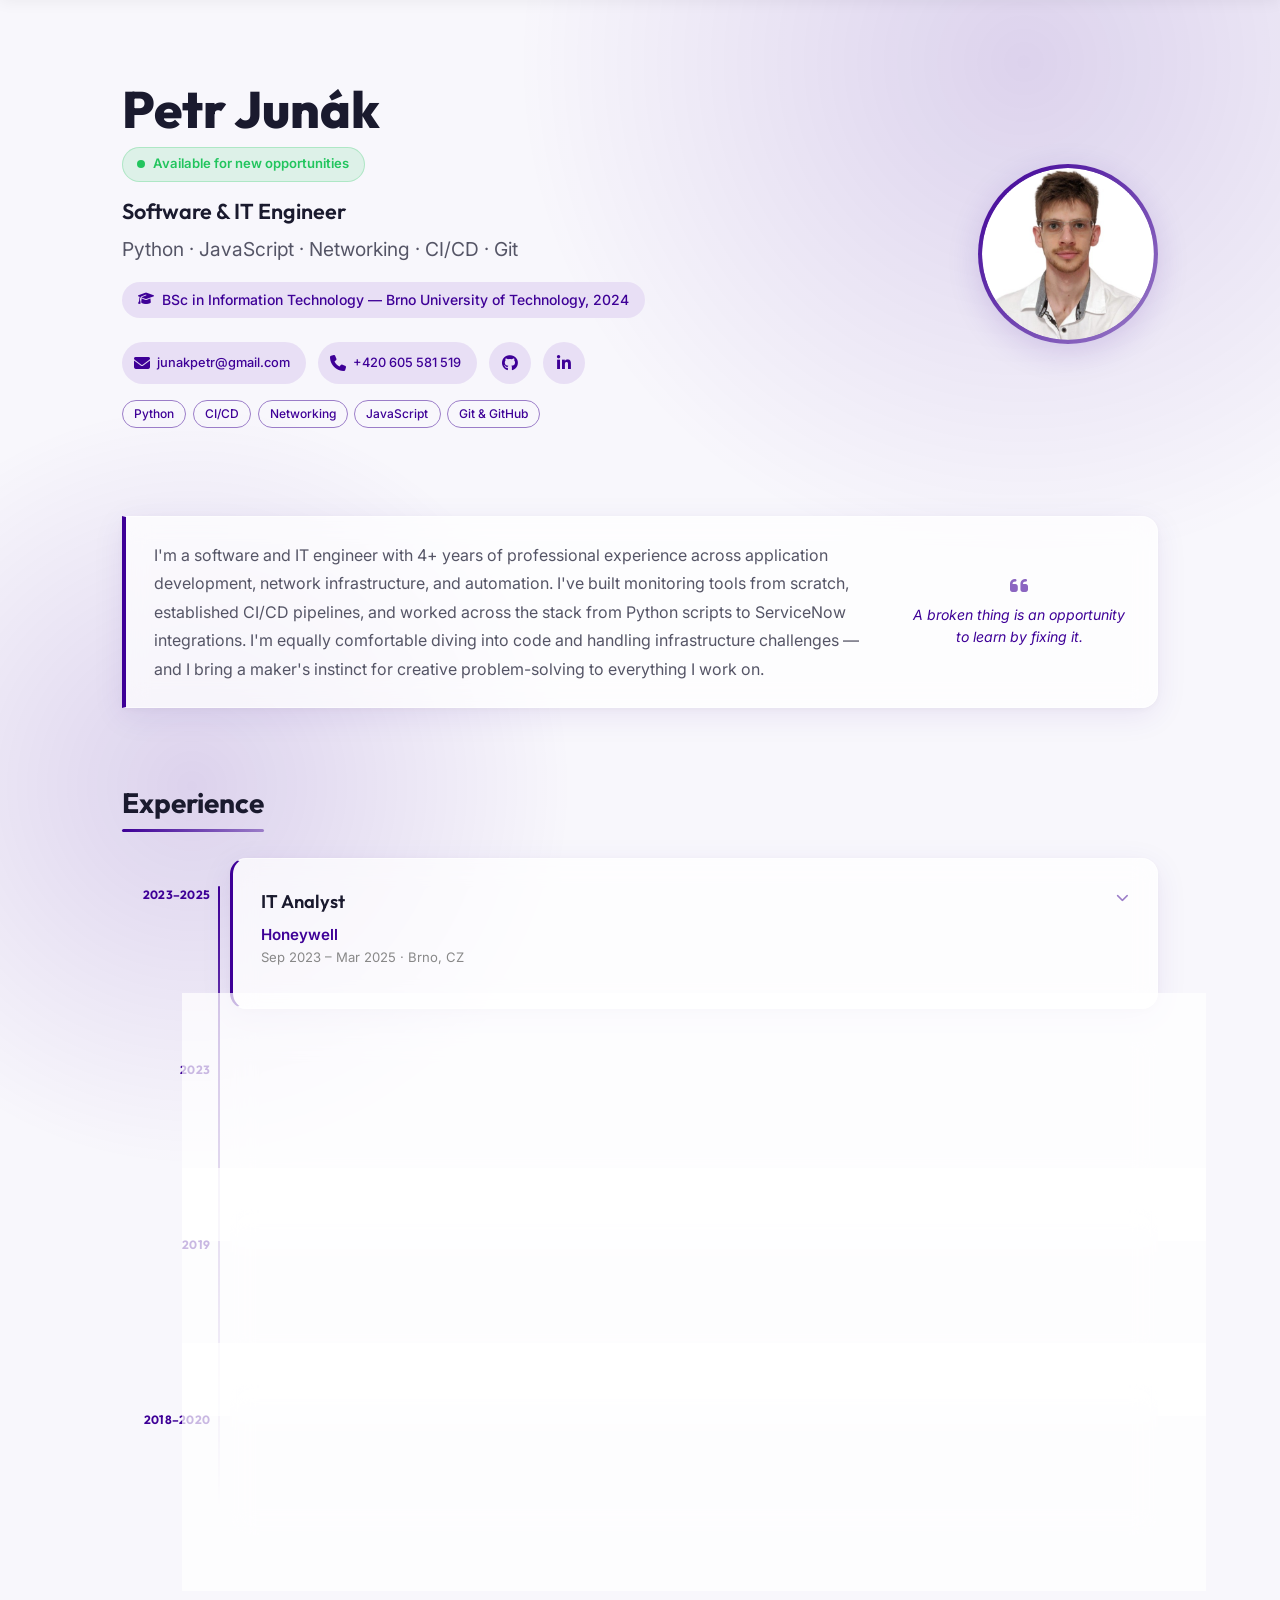
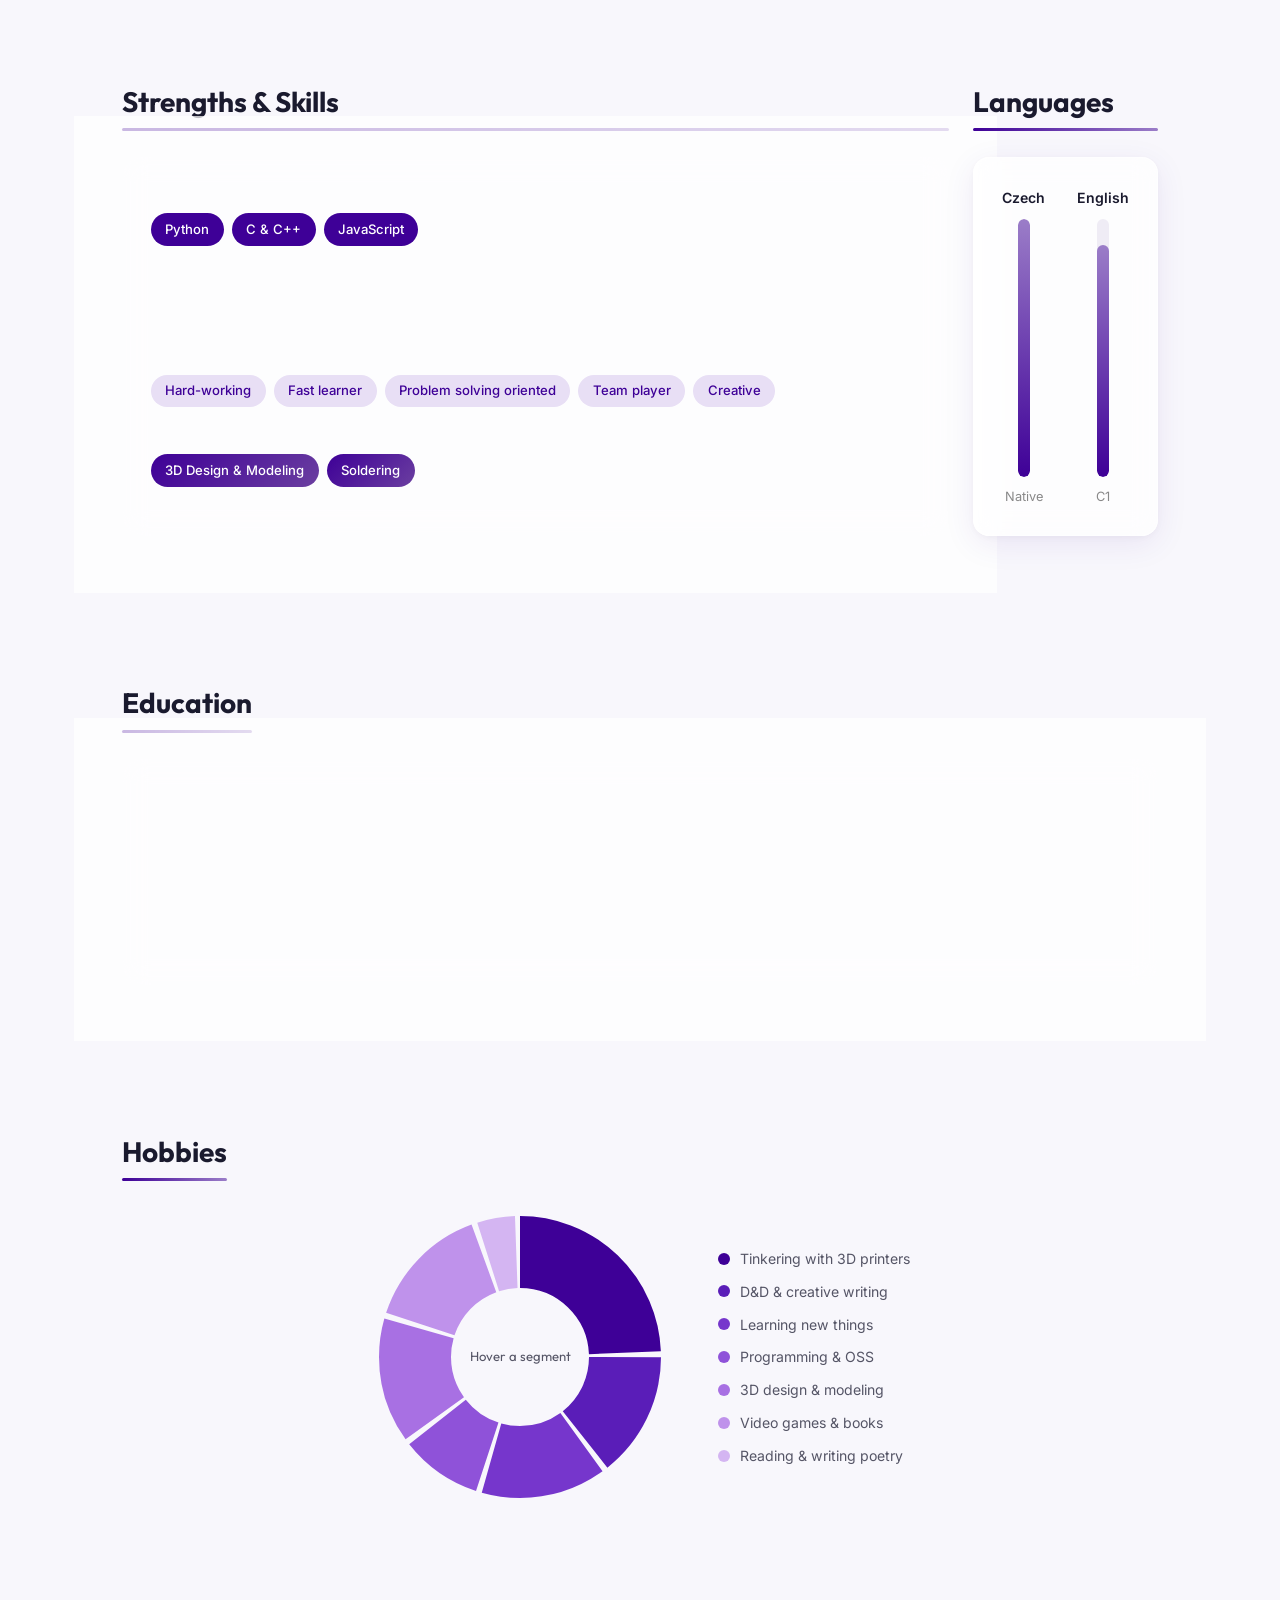
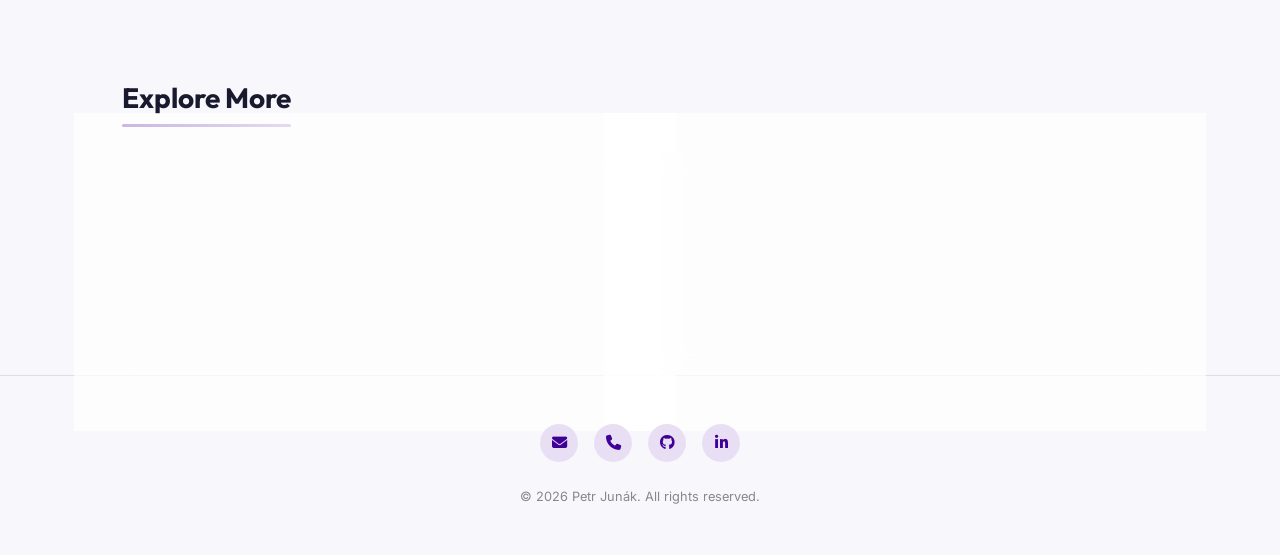
==== index.html @ 26dcb31b "Minor fixes and preparing for release" ====
<!DOCTYPE html>
<html lang="en" data-theme="light">
<head>
  <meta charset="UTF-8">
  <meta name="viewport" content="width=device-width, initial-scale=1.0">
  <meta name="referrer" content="strict-origin-when-cross-origin">
  <title>Petr Junák — Software &amp; IT Engineer</title>
  <meta name="description" content="Personal CV of Petr Junák — software and IT engineer based in Brno, CZ. Python, JavaScript, networking, CI/CD, and 3D design.">
  <meta property="og:title" content="Petr Junák — CV">
  <meta property="og:description" content="Software &amp; IT Engineer. Programmer, DIY enthusiast &amp; tinkerer. View my interactive CV.">
  <meta property="og:type" content="website">
  <meta property="og:url" content="https://petr.junak.eu">
  <meta name="theme-color" content="#F8F7FC" media="(prefers-color-scheme: light)">
  <meta name="theme-color" content="#0E0E18" media="(prefers-color-scheme: dark)">

  <!-- Fonts & Icons -->
  <link rel="preconnect" href="https://fonts.googleapis.com">
  <link rel="preconnect" href="https://fonts.gstatic.com" crossorigin>
  <link rel="stylesheet" href="https://fonts.googleapis.com/css2?family=Inter:wght@300;400;500;600&family=Outfit:wght@400;500;600;700;800&display=swap">
  <link rel="stylesheet" href="css/style.css">
  <link rel="stylesheet" href="https://cdnjs.cloudflare.com/ajax/libs/font-awesome/6.5.1/css/all.min.css" integrity="sha512-DTOQO9RWCH3ppGqcWaEA1BIZOC6xxalwEsw9c2QQeAIftl+Vegovlnee1c9QX4TctnWMn13TZye+giMm8e2LwA==" crossorigin="anonymous" referrerpolicy="no-referrer">

  <!-- Favicon -->
  <link rel="icon" href="assets/favicon.svg" type="image/svg+xml">
</head>
<body>

  <!-- ======== STICKY NAV ======== -->
  <nav class="sticky-nav" id="stickyNav" aria-label="Quick navigation">
    <span class="sticky-nav-name">Petr Junák</span>
    <div class="sticky-nav-links">
      <a href="#experience">Experience</a>
      <a href="#skills">Skills</a>
      <a href="#languages">Languages</a>
      <a href="#education">Education</a>
      <a href="#hobbies">Hobbies</a>
      <a href="models/">Models</a>
      <a href="projects/">Projects</a>
    </div>
    <button class="theme-toggle" id="themeToggle" aria-label="Toggle dark mode">
      <i class="fa-solid fa-moon"></i>
      <i class="fa-solid fa-sun"></i>
    </button>
    <a href="mailto:junakpetr@gmail.com" class="sticky-nav-cta">Email me</a>
  </nav>

  <!-- ======== HERO ======== -->
  <header class="hero section">
    <div class="container">
      <div class="hero-inner">
        <div class="hero-text">
          <h1 class="hero-name">Petr Junák</h1>

          <div class="availability-badge">
            <span class="availability-dot"></span>
            Available for new opportunities
          </div>

          <p class="hero-role">Software &amp; IT Engineer</p>
          <p class="hero-tagline">Python · JavaScript · Networking · CI/CD · Git</p>

          <div class="hero-education">
            <i class="fa-solid fa-graduation-cap"></i>
            BSc in Information Technology — Brno University of Technology, 2024
          </div>

          <div class="hero-contacts">
            <a href="mailto:junakpetr@gmail.com" class="hero-contact-link hero-contact-link--labeled" data-tooltip="Email" aria-label="Email">
              <i class="fa-solid fa-envelope"></i>
              <span class="contact-label">junakpetr@gmail.com</span>
            </a>
            <a href="tel:+420605581519" class="hero-contact-link hero-contact-link--labeled" data-tooltip="Phone" aria-label="Phone">
              <i class="fa-solid fa-phone"></i>
              <span class="contact-label">+420 605 581 519</span>
            </a>
            <a href="https://github.com/pjunak" class="hero-contact-link" data-tooltip="GitHub" aria-label="GitHub" target="_blank" rel="noopener">
              <i class="fa-brands fa-github"></i>
            </a>
            <a href="https://linkedin.com/in/petr-junak" class="hero-contact-link" data-tooltip="LinkedIn" aria-label="LinkedIn" target="_blank" rel="noopener">
              <i class="fa-brands fa-linkedin-in"></i>
            </a>
            <!-- PDF download disabled — add assets/petr-junak-cv.pdf to enable -->
            <!--
            <a href="assets/petr-junak-cv.pdf" class="hero-contact-link" data-tooltip="Download CV" aria-label="Download CV" download>
              <i class="fa-solid fa-file-arrow-down"></i>
            </a>
            -->
          </div>

          <div class="hero-skills-strip">
            <span class="hero-skill-chip">Python</span>
            <span class="hero-skill-chip">CI/CD</span>
            <span class="hero-skill-chip">Networking</span>
            <span class="hero-skill-chip">JavaScript</span>
            <span class="hero-skill-chip">Git &amp; GitHub</span>
          </div>
        </div>

        <div class="hero-photo-wrapper">
          <img src="assets/face.png" alt="Petr Junák" class="hero-photo">
        </div>
      </div>
    </div>
  </header>

  <!-- ======== ABOUT ======== -->
  <section class="section section--compact" id="about">
    <div class="container">
      <div class="about-summary reveal">
        <p class="about-text">
          I'm a software and IT engineer with 4+ years of professional experience across application development,
          network infrastructure, and automation. I've built monitoring tools from scratch, established CI/CD
          pipelines, and worked across the stack from Python scripts to ServiceNow integrations. I'm equally
          comfortable diving into code and handling infrastructure challenges — and I bring a maker's instinct
          for creative problem-solving to everything I work on.
        </p>
        <aside class="about-philosophy">
          <i class="fa-solid fa-quote-left"></i>
          A broken thing is an opportunity to learn by fixing it.
        </aside>
      </div>
    </div>
  </section>

  <!-- ======== EXPERIENCE ======== -->
  <section class="section" id="experience">
    <div class="container">
      <h2 class="section-title reveal">Experience</h2>
      <div class="experience-timeline reveal-children">

        <div class="exp-timeline-item">
          <div class="exp-year">2023–2025</div>
          <article class="glass-card experience-card" data-roles="dev it" tabindex="0">
            <div class="exp-card-header">
              <div class="exp-card-header-main">
                <h3 class="exp-role">IT Analyst</h3>
                <div class="exp-company">Honeywell</div>
                <div class="exp-meta">Sep 2023 – Mar 2025 · Brno, CZ</div>
              </div>
              <i class="fa-solid fa-chevron-down exp-chevron" aria-hidden="true"></i>
            </div>
            <div class="exp-card-body">
              <div class="exp-card-body-inner">
                <ul class="exp-details">
                  <li data-roles="dev it">Scaled a local audit script into a comprehensive monitoring application for <strong>tracking configuration compliance</strong> and performance bottlenecks.</li>
                  <li data-roles="dev it">Standardized development workflows by establishing <strong>GitHub CI/CD</strong> and testing guidelines, reducing deployment errors.</li>
                  <li data-roles="it">Co-developed user-facing ServiceNow forms that simplified reporting of device issues.</li>
                </ul>
              </div>
            </div>
          </article>
        </div>

        <div class="exp-timeline-item">
          <div class="exp-year">2023</div>
          <article class="glass-card experience-card" data-roles="it" tabindex="0">
            <div class="exp-card-header">
              <div class="exp-card-header-main">
                <h3 class="exp-role">Network Technician</h3>
                <div class="exp-company">Honeywell</div>
                <div class="exp-meta">Jan 2023 – Sep 2023 · Brno, CZ</div>
              </div>
              <i class="fa-solid fa-chevron-down exp-chevron" aria-hidden="true"></i>
            </div>
            <div class="exp-card-body">
              <div class="exp-card-body-inner">
                <ul class="exp-details">
                  <li data-roles="it">Shadowed senior engineers to learn infrastructure and IT workflows.</li>
                  <li data-roles="dev it"><strong>Led a small team</strong> to develop automated audit solution that <strong>aggregated network accessibility data</strong> to flag discontinued devices, cutting unnecessary licensing costs.</li>
                </ul>
              </div>
            </div>
          </article>
        </div>

        <div class="exp-timeline-item">
          <div class="exp-year">2019</div>
          <article class="glass-card experience-card" data-roles="dev" tabindex="0">
            <div class="exp-card-header">
              <div class="exp-card-header-main">
                <h3 class="exp-role">Software Engineer Intern</h3>
                <div class="exp-company exp-company--redhat">Red Hat</div>
                <div class="exp-meta">Jun 2019 – Sep 2019 · Brno, CZ</div>
              </div>
              <i class="fa-solid fa-chevron-down exp-chevron" aria-hidden="true"></i>
            </div>
            <div class="exp-card-body">
              <div class="exp-card-body-inner">
                <ul class="exp-details">
                  <li data-roles="dev">High school internship; spent most of the time <strong>debugging and linting Python code</strong> using pylint and similar tools.</li>
                  <li data-roles="dev">Contributed to an <strong>RPM packaging wizard UI</strong> with the engineering team.</li>
                </ul>
              </div>
            </div>
          </article>
        </div>

        <div class="exp-timeline-item">
          <div class="exp-year">2018–2020</div>
          <article class="glass-card experience-card" data-roles="dev it" tabindex="0">
            <div class="exp-card-header">
              <div class="exp-card-header-main">
                <h3 class="exp-role">Smart Home Technician</h3>
                <div class="exp-company">LIVIN'IN</div>
                <div class="exp-meta">Jul 2018 – Aug 2020 · Brno, CZ</div>
              </div>
              <i class="fa-solid fa-chevron-down exp-chevron" aria-hidden="true"></i>
            </div>
            <div class="exp-card-body">
              <div class="exp-card-body-inner">
                <ul class="exp-details">
                  <li data-roles="it">Installed and wired smart home systems independently.</li>
                  <li data-roles="it">Hands-on electronics work including soldering sensors and security components such as fingerprint scanners.</li>
                </ul>
              </div>
            </div>
          </article>
        </div>

      </div>
    </div>
  </section>

  <!-- ======== STRENGTHS & SKILLS + LANGUAGES ======== -->
  <section class="section" id="skills">
    <div class="container">
      <div class="skills-languages-row">

        <div>
          <h2 class="section-title reveal">Strengths &amp; Skills</h2>
          <div class="glass-card reveal">
            <div class="skills-group">
              <div class="skills-group-label">Programming</div>
              <div class="skills-tags reveal-children">
                <span class="skill-tag skill-tag--prog" data-roles="dev">Python</span>
                <span class="skill-tag skill-tag--prog" data-roles="dev">C &amp; C++</span>
                <span class="skill-tag skill-tag--prog" data-roles="dev">JavaScript</span>
              </div>
            </div>
            <div class="skills-group">
              <div class="skills-group-label">Tools</div>
              <div class="skills-tags reveal-children">
                <span class="skill-tag skill-tag--tools" data-roles="dev">Testing &amp; debugging</span>
                <span class="skill-tag skill-tag--tools" data-roles="dev it">Git &amp; GitHub</span>
                <span class="skill-tag skill-tag--tools" data-roles="dev it">CI/CD</span>
                <span class="skill-tag skill-tag--tools" data-roles="it">Networking</span>
                <span class="skill-tag skill-tag--tools" data-roles="it">Monitoring</span>
              </div>
            </div>
            <div class="skills-group">
              <div class="skills-group-label">Soft Skills</div>
              <div class="skills-tags reveal-children">
                <span class="skill-tag skill-tag--soft" data-roles="dev it">Hard-working</span>
                <span class="skill-tag skill-tag--soft" data-roles="dev it">Fast learner</span>
                <span class="skill-tag skill-tag--soft" data-roles="dev it">Problem solving oriented</span>
                <span class="skill-tag skill-tag--soft" data-roles="dev it">Team player</span>
                <span class="skill-tag skill-tag--soft" data-roles="dev it">Creative</span>
              </div>
            </div>
            <div class="skills-group">
              <div class="skills-group-label">Maker</div>
              <div class="skills-tags reveal-children">
                <span class="skill-tag skill-tag--maker" data-roles="dev it">3D Design &amp; Modeling</span>
                <span class="skill-tag skill-tag--maker" data-roles="dev it">Soldering</span>
              </div>
            </div>
          </div>
        </div>

        <div id="languages">
          <h2 class="section-title reveal">Languages</h2>
          <div class="glass-card reveal">
            <div class="languages-list">
              <div class="language-item">
                <span class="language-name" id="lang-czech">Czech</span>
                <div class="language-bar-container" role="progressbar" aria-valuenow="120" aria-valuemin="0" aria-valuemax="100" aria-labelledby="lang-czech">
                  <div class="language-bar" data-width="100"></div>
                </div>
                <span class="language-level">Native</span>
              </div>
              <div class="language-item">
                <span class="language-name" id="lang-english">English</span>
                <div class="language-bar-container" role="progressbar" aria-valuenow="90" aria-valuemin="0" aria-valuemax="100" aria-labelledby="lang-english">
                  <div class="language-bar" data-width="90"></div>
                </div>
                <span class="language-level">C1</span>
              </div>
            </div>
          </div>
        </div>

      </div>
    </div>
  </section>

  <!-- ======== EDUCATION ======== -->
  <section class="section" id="education">
    <div class="container">
      <h2 class="section-title reveal">Education</h2>
      <div class="glass-card reveal education-card">
        <div class="education-header">
          <div>
            <h3 class="education-degree">Bachelor's in Information Technology</h3>
            <div class="education-school">Brno University of Technology</div>
            <div class="education-meta">Sep 2019 – Jul 2024 · Brno, CZ</div>
          </div>
          <i class="fa-solid fa-graduation-cap education-icon" aria-hidden="true"></i>
        </div>
        <p class="education-thesis">
          <strong>Thesis:</strong> Smart home sleep optimization — predicted ideal sleep onset using a random forest regression model trained on smart ring sleep data, user physical state, and target wake time; controlled smart lighting to promote natural tiredness.
        </p>
      </div>
    </div>
  </section>

  <!-- ======== HOBBIES ======== -->
  <section class="section" id="hobbies">
    <div class="container">
      <h2 class="section-title reveal">Hobbies</h2>
      <div class="hobbies-wrapper reveal">
        <div class="donut-chart-container" id="donutChart">
          <svg viewBox="0 0 200 200">
            <!-- Segments drawn by JS -->
          </svg>
          <div class="donut-center-text">
            <span class="donut-label">Interact with a segment</span>
          </div>
        </div>
        <div class="hobbies-legend" id="hobbiesLegend">
          <!-- Legend drawn by JS -->
        </div>
      </div>
      <div class="hobbies-examples" id="hobbiesExamples"></div>
    </div>
  </section>

  <!-- ======== EXPLORE MORE ======== -->
  <section class="section section--compact" id="explore">
    <div class="container">
      <h2 class="section-title reveal">Explore More</h2>
      <div class="explore-cards reveal-children">
        <a href="models/" class="glass-card explore-card">
          <i class="fa-solid fa-cube explore-card-icon"></i>
          <h3 class="explore-card-title">3D Models</h3>
          <p class="explore-card-desc">Browse my 3D printable designs for Rat Rig V-Core 4, Prusa, and more on Printables.</p>
          <span class="explore-card-cta">View models <i class="fa-solid fa-arrow-right"></i></span>
        </a>
        <a href="projects/" class="glass-card explore-card">
          <i class="fa-solid fa-code explore-card-icon"></i>
          <h3 class="explore-card-title">Projects</h3>
          <p class="explore-card-desc">D&amp;D tools, home automation, university coursework, and open-source contributions on GitHub.</p>
          <span class="explore-card-cta">View projects <i class="fa-solid fa-arrow-right"></i></span>
        </a>
      </div>
    </div>
  </section>

  <!-- ======== FOOTER ======== -->
  <footer class="footer">
    <div class="container">
      <!-- PDF download disabled — add assets/petr-junak-cv.pdf to enable -->
      <!--
      <a href="assets/petr-junak-cv.pdf" class="footer-download" download>
        <i class="fa-solid fa-file-arrow-down"></i>
        Download CV (PDF)
      </a>
      -->
      <div class="footer-links">
        <a href="mailto:junakpetr@gmail.com" class="footer-link" aria-label="Email"><i class="fa-solid fa-envelope"></i></a>
        <a href="tel:+420605581519" class="footer-link" aria-label="Phone"><i class="fa-solid fa-phone"></i></a>
        <a href="https://github.com/pjunak" class="footer-link" aria-label="GitHub" target="_blank" rel="noopener"><i class="fa-brands fa-github"></i></a>
        <a href="https://linkedin.com/in/petr-junak" class="footer-link" aria-label="LinkedIn" target="_blank" rel="noopener"><i class="fa-brands fa-linkedin-in"></i></a>
      </div>
      <p class="footer-copy">&copy; 2026 Petr Junák. All rights reserved.</p>
    </div>
  </footer>

  <script src="js/main.js"></script>
</body>
</html>
---- css/style.css ----
/* ========================================
   CV Webpage — petr.junak.eu
   Design System & Styles
   ======================================== */

/* Google Fonts loaded via <link> in HTML head for performance */

/* --- CSS Custom Properties (Design Tokens) --- */
:root {
  /* Colors */
  --purple:       #3E0097;
  --purple-light: #6B3FA0;
  --purple-soft:  #9B7DC8;
  --purple-pale:  #E8DFF5;
  --purple-glow:  rgba(62, 0, 151, 0.15);
  --slate:        #2E2E2E;
  --body-gray:    #666666;
  --body-light:   #888888;
  --bg:           #F8F7FC;
  --bg-alt:       #EFECF5;
  --card-bg:      rgba(255, 255, 255, 0.72);
  --card-border:  rgba(255, 255, 255, 0.5);
  --card-shadow:  0 8px 32px rgba(62, 0, 151, 0.08), 0 2px 8px rgba(0,0,0,0.04);
  --text-primary: #1A1A2E;
  --text-secondary: #555566;
  --divider:      #E0DCE8;
  --white:        #ffffff;

  /* Typography */
  --font-heading:  'Outfit', sans-serif;
  --font-body:     'Inter', sans-serif;

  /* Spacing */
  --section-gap:   4.5rem;
  --card-radius:   16px;
  --pill-radius:   100px;
  --container-max: 1100px;
  --container-pad: 2rem;

  /* Transitions */
  --ease-out: cubic-bezier(0.16, 1, 0.3, 1);
  --transition-fast: 0.2s var(--ease-out);
  --transition-med:  0.4s var(--ease-out);
  --transition-slow: 0.7s var(--ease-out);

  /* Status colors */
  --green:       #22C55E;
  --green-pale:  rgba(34, 197, 94, 0.12);
}

/* --- Dark Theme --- */
[data-theme="dark"] {
  --purple:       #9B7DC8;
  --purple-light: #B89EDA;
  --purple-soft:  #6B3FA0;
  --purple-pale:  rgba(155, 125, 200, 0.15);
  --purple-glow:  rgba(155, 125, 200, 0.12);
  --slate:        #C8C8D0;
  --body-gray:    #A0A0B0;
  --body-light:   #808090;
  --bg:           #0E0E18;
  --bg-alt:       #161625;
  --card-bg:      rgba(22, 22, 37, 0.8);
  --card-border:  rgba(155, 125, 200, 0.12);
  --card-shadow:  0 8px 32px rgba(0, 0, 0, 0.3), 0 2px 8px rgba(0,0,0,0.2);
  --text-primary: #EDEDF0;
  --text-secondary: #A0A0B0;
  --divider:      #2A2A3A;
  --white:        #1A1A2E;
}

/* --- Reset & Base --- */
*,
*::before,
*::after {
  margin: 0;
  padding: 0;
  box-sizing: border-box;
}

html {
  scroll-behavior: smooth;
  -webkit-font-smoothing: antialiased;
  -moz-osx-font-smoothing: grayscale;
}

body {
  font-family: var(--font-body);
  font-size: 16px;
  line-height: 1.65;
  color: var(--text-primary);
  background: var(--bg);
  overflow-x: hidden;
  transition: background var(--transition-med), color var(--transition-med);
}

/* --- Background Gradient Mesh --- */
body::before {
  content: '';
  position: fixed;
  top: -50%;
  right: -20%;
  width: 80vw;
  height: 80vw;
  border-radius: 50%;
  background: radial-gradient(circle, var(--purple-glow) 0%, transparent 70%);
  pointer-events: none;
  z-index: 0;
}

body::after {
  content: '';
  position: fixed;
  bottom: -30%;
  left: -15%;
  width: 60vw;
  height: 60vw;
  border-radius: 50%;
  background: radial-gradient(circle, var(--purple-glow) 0%, transparent 70%);
  pointer-events: none;
  z-index: 0;
}

/* --- Container --- */
.container {
  max-width: var(--container-max);
  margin: 0 auto;
  padding: 0 var(--container-pad);
  position: relative;
  z-index: 1;
}

/* --- Section --- */
.section {
  padding: var(--section-gap) 0;
}

.section-title {
  font-family: var(--font-heading);
  font-size: 1.75rem;
  font-weight: 700;
  color: var(--text-primary);
  margin-bottom: 2rem;
  position: relative;
  display: inline-block;
}

.section-title::after {
  content: '';
  position: absolute;
  bottom: -6px;
  left: 0;
  width: 100%;
  height: 3px;
  background: linear-gradient(90deg, var(--purple), var(--purple-soft));
  border-radius: 2px;
}

/* --- Glass Card --- */
.glass-card {
  background: var(--card-bg);
  backdrop-filter: blur(12px);
  -webkit-backdrop-filter: blur(12px);
  border: 1px solid var(--card-border);
  border-radius: var(--card-radius);
  box-shadow: var(--card-shadow);
  padding: 1.75rem;
  transition: transform var(--transition-fast), box-shadow var(--transition-fast);
}

.glass-card:hover {
  transform: translateY(-3px);
  box-shadow: 0 12px 40px rgba(62, 0, 151, 0.12), 0 4px 12px rgba(0,0,0,0.06);
}

[data-theme="dark"] .glass-card:hover {
  box-shadow: 0 12px 40px rgba(0, 0, 0, 0.4), 0 4px 12px rgba(0,0,0,0.3);
}

/* ========================================
   Theme Toggle
   ======================================== */
.theme-toggle {
  background: transparent;
  border: 1px solid var(--card-border);
  border-radius: 50%;
  width: 36px;
  height: 36px;
  display: flex;
  align-items: center;
  justify-content: center;
  cursor: pointer;
  transition: transform var(--transition-fast), background var(--transition-med);
  color: var(--purple);
  font-size: 1rem;
  flex-shrink: 0;
}

.theme-toggle:hover {
  transform: scale(1.1);
  background: var(--purple-pale);
}

.theme-toggle .fa-moon { display: block; }
.theme-toggle .fa-sun  { display: none; }

[data-theme="dark"] .theme-toggle .fa-moon { display: none; }
[data-theme="dark"] .theme-toggle .fa-sun  { display: block; }

/* ========================================
   HERO SECTION
   ======================================== */
.hero {
  padding: 5rem 0 3rem;
  min-height: auto;
}

.hero-inner {
  display: flex;
  align-items: center;
  gap: 3rem;
}

.hero-text {
  flex: 1;
}

.hero-name {
  font-family: var(--font-heading);
  font-size: 3.2rem;
  font-weight: 800;
  color: var(--text-primary);
  line-height: 1.15;
  margin-bottom: 0.5rem;
}

.hero-tagline {
  font-family: var(--font-body);
  font-size: 1.2rem;
  font-weight: 400;
  color: var(--text-secondary);
  margin-bottom: 1rem;
}

.hero-education {
  display: inline-flex;
  align-items: center;
  gap: 0.5rem;
  background: var(--purple-pale);
  color: var(--purple);
  font-size: 0.875rem;
  font-weight: 500;
  padding: 0.4rem 1rem;
  border-radius: var(--pill-radius);
  margin-bottom: 1.5rem;
}

.hero-education i {
  font-size: 0.8rem;
}

.hero-contacts {
  display: flex;
  gap: 0.75rem;
  flex-wrap: wrap;
}

.hero-contact-link {
  display: flex;
  align-items: center;
  justify-content: center;
  width: 42px;
  height: 42px;
  border-radius: 50%;
  background: var(--purple-pale);
  color: var(--purple);
  font-size: 1rem;
  text-decoration: none;
  transition: background var(--transition-fast), transform var(--transition-fast), color var(--transition-fast);
  position: relative;
}

.hero-contact-link:hover {
  background: var(--purple);
  color: var(--white);
  transform: translateY(-2px) scale(1.08);
}

/* Tooltip */
.hero-contact-link::after {
  content: attr(data-tooltip);
  position: absolute;
  bottom: calc(100% + 8px);
  left: 50%;
  transform: translateX(-50%) translateY(4px);
  background: var(--slate);
  color: #fff;
  font-size: 0.7rem;
  font-family: var(--font-body);
  padding: 0.3rem 0.6rem;
  border-radius: 6px;
  white-space: nowrap;
  opacity: 0;
  pointer-events: none;
  transition: opacity 0.2s, transform 0.2s;
}

.hero-contact-link:hover::after {
  opacity: 1;
  transform: translateX(-50%) translateY(0);
}

/* Photo */
.hero-photo-wrapper {
  flex-shrink: 0;
  width: 180px;
  height: 180px;
  border-radius: 50%;
  padding: 4px;
  background: linear-gradient(135deg, var(--purple), var(--purple-soft));
  box-shadow: 0 8px 32px var(--purple-glow);
}

.hero-photo {
  width: 100%;
  height: 100%;
  border-radius: 50%;
  object-fit: cover;
  display: block;
}

/* ========================================
   EXPERIENCE SECTION
   ======================================== */
.experience-grid {
  display: grid;
  grid-template-columns: 1fr 1fr;
  gap: 1.5rem;
}

.experience-card {
  border-left: 3px solid var(--purple);
}

.exp-role {
  font-family: var(--font-heading);
  font-size: 1.15rem;
  font-weight: 600;
  color: var(--text-primary);
  margin-bottom: 0.25rem;
}

.exp-company {
  font-weight: 600;
  color: var(--purple);
  font-size: 0.95rem;
}

.exp-meta {
  font-size: 0.82rem;
  color: var(--body-light);
  margin-bottom: 0.75rem;
}

.exp-details {
  list-style: none;
  padding: 0;
}

.exp-details li {
  position: relative;
  padding-left: 1rem;
  font-size: 0.9rem;
  color: var(--text-secondary);
  margin-bottom: 0.4rem;
  line-height: 1.55;
}

.exp-details li::before {
  content: '';
  position: absolute;
  left: 0;
  top: 0.55em;
  width: 5px;
  height: 5px;
  border-radius: 50%;
  background: var(--purple-soft);
}

/* ========================================
   STRENGTHS & SKILLS SECTION
   ======================================== */
.skills-group {
  margin-bottom: 1.25rem;
}

.skills-group-label {
  font-size: 0.72rem;
  font-weight: 600;
  text-transform: uppercase;
  letter-spacing: 0.08em;
  color: var(--body-light);
  margin-bottom: 0.5rem;
}

.skills-tags {
  display: flex;
  flex-wrap: wrap;
  gap: 0.5rem;
}

.skill-tag {
  font-family: var(--font-body);
  font-size: 0.82rem;
  font-weight: 500;
  padding: 0.35rem 0.9rem;
  border-radius: var(--pill-radius);
  transition: transform var(--transition-fast), box-shadow var(--transition-fast),
              opacity var(--transition-fast), filter var(--transition-fast);
  cursor: default;
}

.skill-tag:hover {
  transform: translateY(-2px);
}

/* Tag variants by category */
.skill-tag--soft {
  background: var(--purple-pale);
  color: var(--purple);
}

.skill-tag--domain {
  background: linear-gradient(135deg, var(--purple-pale), rgba(107, 63, 160, 0.15));
  color: var(--purple);
}

.skill-tag--prog {
  background: var(--purple);
  color: #fff;
}

[data-theme="dark"] .skill-tag--prog {
  background: var(--purple-soft);
  color: #fff;
}

.skill-tag--tools {
  background: transparent;
  border: 1.5px solid var(--purple-soft);
  color: var(--purple);
}

.skill-tag--maker {
  background: linear-gradient(135deg, var(--purple), var(--purple-light));
  color: #fff;
}

[data-theme="dark"] .skill-tag--maker {
  background: linear-gradient(135deg, var(--purple-soft), var(--purple));
}

/* ========================================
   SKILLS + LANGUAGES SIDE-BY-SIDE ROW
   ======================================== */
.skills-languages-row {
  display: grid;
  grid-template-columns: 1fr auto;
  gap: 1.5rem;
  align-items: stretch;
}

.skills-languages-row > div {
  display: flex;
  flex-direction: column;
}

.skills-languages-row > div .glass-card {
  flex: 1;
}

/* ========================================
   LANGUAGES SECTION
   ======================================== */
.languages-list {
  display: flex;
  flex-direction: column;
  gap: 1.25rem;
}

.language-item {
  display: flex;
  align-items: center;
  gap: 1rem;
}

.language-name {
  font-weight: 600;
  font-size: 0.95rem;
  color: var(--text-primary);
  min-width: 80px;
}

.language-bar-container {
  flex: 1;
  height: 10px;
  background: var(--bg-alt);
  border-radius: 10px;
  overflow: hidden;
}

.language-bar {
  height: 100%;
  background: linear-gradient(90deg, var(--purple), var(--purple-soft));
  border-radius: 10px;
  width: var(--bar-fill, 0%);
  transition: width 1.2s var(--ease-out);
}

.language-level {
  font-size: 0.8rem;
  color: var(--body-light);
  min-width: 32px;
  text-align: right;
}

/* --- Vertical bars (desktop side-by-side layout) --- */
@media (min-width: 769px) {
  .skills-languages-row #languages .glass-card {
    display: flex;
    flex-direction: column;
  }

  .skills-languages-row .languages-list {
    flex: 1;
    flex-direction: row;
    gap: 2rem;
    justify-content: center;
    align-items: stretch;
  }

  .skills-languages-row .language-item {
    flex: 1;
    flex-direction: column;
    align-items: center;
    gap: 0.6rem;
  }

  .skills-languages-row .language-name {
    min-width: unset;
    text-align: center;
    font-size: 0.88rem;
  }

  .skills-languages-row .language-bar-container {
    position: relative;
    flex: 1;
    width: 12px;
  }

  .skills-languages-row .language-bar {
    position: absolute;
    bottom: 0;
    left: 0;
    right: 0;
    width: 100%;
    height: var(--bar-fill, 0%);
    background: linear-gradient(0deg, var(--purple), var(--purple-soft));
    transition: height 1.2s var(--ease-out);
  }

  .skills-languages-row .language-level {
    min-width: unset;
    text-align: center;
  }
}

/* ========================================
   HOBBIES SECTION
   ======================================== */
.hobbies-wrapper {
  display: flex;
  align-items: center;
  justify-content: center;
  gap: 3rem;
}

.donut-chart-container {
  position: relative;
  width: 300px;
  height: 300px;
}

.donut-chart-container svg {
  width: 100%;
  height: 100%;
  transform: rotate(-90deg);
}

.donut-segment {
  fill: none;
  stroke-width: 48;
  transition: stroke-width 0.25s var(--ease-out), opacity 0.25s;
  cursor: pointer;
}

.donut-segment:hover {
  stroke-width: 54;
  filter: brightness(1.1);
}

.donut-center-text {
  position: absolute;
  top: 50%;
  left: 50%;
  transform: translate(-50%, -50%);
  width: 112px;
  text-align: center;
  font-family: var(--font-heading);
  font-size: 1rem;
  font-weight: 600;
  color: var(--text-primary);
  pointer-events: none;
  transition: opacity 0.2s;
  word-break: break-word;
}

.donut-center-text .donut-label {
  font-size: 0.82rem;
  font-weight: 400;
  color: var(--text-secondary);
  display: block;
}

.hobbies-legend {
  display: flex;
  flex-direction: column;
  gap: 0.6rem;
}

.legend-item {
  display: flex;
  align-items: center;
  gap: 0.6rem;
  font-size: 0.88rem;
  color: var(--text-secondary);
  cursor: pointer;
  transition: color var(--transition-fast);
}

.legend-item:hover {
  color: var(--text-primary);
}

.legend-dot {
  width: 12px;
  height: 12px;
  border-radius: 50%;
  flex-shrink: 0;
}

.hobbies-examples {
  display: flex;
  align-items: center;
  justify-content: center;
  gap: 0.5rem;
  flex-wrap: wrap;
  margin-top: 1.5rem;
  min-height: 2rem;
  opacity: 0;
  pointer-events: none;
  transition: opacity 0.25s;
}

.hobbies-examples.visible {
  opacity: 1;
  pointer-events: auto;
}

.hobby-example-chip {
  display: inline-flex;
  align-items: center;
  gap: 0.35rem;
  padding: 0.3rem 0.85rem;
  background: var(--purple-pale);
  color: var(--purple);
  border-radius: 999px;
  font-size: 0.78rem;
  font-weight: 500;
  font-family: var(--font-body);
  text-decoration: none;
  transition: background var(--transition-fast), color var(--transition-fast);
}

.hobby-example-chip:hover {
  background: var(--purple);
  color: #fff;
}

[data-theme="dark"] .hobby-example-chip {
  background: rgba(143, 82, 217, 0.2);
  color: var(--purple-soft);
}

[data-theme="dark"] .hobby-example-chip:hover {
  background: var(--purple-light);
  color: #fff;
}

/* ========================================
   LIFE PHILOSOPHY QUOTE
   ======================================== */
.philosophy-quote {
  border-left: 3px solid var(--purple);
  padding: 1.25rem 1.5rem;
  background: var(--purple-pale);
  border-radius: 0 var(--card-radius) var(--card-radius) 0;
  max-width: 600px;
  margin: 0 auto;
}

.philosophy-quote blockquote {
  font-family: var(--font-body);
  font-size: 1.1rem;
  font-style: italic;
  color: var(--text-primary);
  line-height: 1.6;
}

/* ========================================
   FOOTER
   ======================================== */
.footer {
  padding: 3rem 0;
  text-align: center;
  border-top: 1px solid var(--divider);
}

.footer-links {
  display: flex;
  justify-content: center;
  gap: 1rem;
  margin-bottom: 1.5rem;
}

.footer-link {
  display: flex;
  align-items: center;
  justify-content: center;
  width: 38px;
  height: 38px;
  border-radius: 50%;
  background: var(--purple-pale);
  color: var(--purple);
  font-size: 0.95rem;
  text-decoration: none;
  transition: background var(--transition-fast), color var(--transition-fast), transform var(--transition-fast);
}

.footer-link:hover {
  background: var(--purple);
  color: #fff;
  transform: translateY(-2px);
}

.footer-download {
  display: inline-flex;
  align-items: center;
  gap: 0.5rem;
  background: var(--purple);
  color: #fff;
  padding: 0.6rem 1.4rem;
  border-radius: var(--pill-radius);
  text-decoration: none;
  font-size: 0.9rem;
  font-weight: 500;
  margin-bottom: 1.5rem;
  transition: transform var(--transition-fast), box-shadow var(--transition-fast);
}

.footer-download:hover {
  transform: translateY(-2px);
  box-shadow: 0 6px 20px var(--purple-glow);
}

.footer-copy {
  font-size: 0.8rem;
  color: var(--body-light);
}

/* ========================================
   SCROLL ANIMATIONS
   ======================================== */
.reveal {
  opacity: 0;
  transform: translateY(30px);
  transition: opacity 0.7s var(--ease-out), transform 0.7s var(--ease-out);
}

.reveal.visible {
  opacity: 1;
  transform: translateY(0);
}

/* Staggered children */
.reveal-children > * {
  opacity: 0;
  transform: translateY(20px);
  transition: opacity 0.5s var(--ease-out), transform 0.5s var(--ease-out);
}

.reveal-children.visible > * {
  opacity: 1;
  transform: translateY(0);
}

.reveal-children.visible > *:nth-child(1) { transition-delay: 0.05s; }
.reveal-children.visible > *:nth-child(2) { transition-delay: 0.1s; }
.reveal-children.visible > *:nth-child(3) { transition-delay: 0.15s; }
.reveal-children.visible > *:nth-child(4) { transition-delay: 0.2s; }
.reveal-children.visible > *:nth-child(5) { transition-delay: 0.25s; }
.reveal-children.visible > *:nth-child(6) { transition-delay: 0.3s; }
.reveal-children.visible > *:nth-child(7) { transition-delay: 0.35s; }
.reveal-children.visible > *:nth-child(8) { transition-delay: 0.4s; }

/* Hero specific animations */
.hero-name,
.availability-badge,
.hero-role,
.hero-tagline,
.hero-education,
.hero-contacts,
.hero-skills-strip,
.hero-photo-wrapper {
  opacity: 0;
  transform: translateY(24px);
  animation: heroReveal 0.7s var(--ease-out) forwards;
}

.hero-name          { animation-delay: 0.1s; }
.availability-badge { animation-delay: 0.18s; }
.hero-role          { animation-delay: 0.25s; }
.hero-tagline       { animation-delay: 0.3s; }
.hero-education     { animation-delay: 0.38s; }
.hero-contacts      { animation-delay: 0.5s; }
.hero-skills-strip  { animation-delay: 0.57s; }
.hero-photo-wrapper { animation-delay: 0.3s; transform: translateY(24px) scale(0.9); }

@keyframes heroReveal {
  to {
    opacity: 1;
    transform: translateY(0) scale(1);
  }
}

/* ========================================
   RESPONSIVE
   ======================================== */
@media (max-width: 768px) {
  :root {
    --section-gap: 4rem;
    --container-pad: 1.25rem;
  }

  .skills-languages-row {
    grid-template-columns: 1fr;
    gap: 1.25rem;
  }

  .hero {
    padding: 3rem 0 2rem;
  }

  .hero-inner {
    flex-direction: column-reverse;
    text-align: center;
    gap: 2rem;
  }

  .hero-contacts {
    justify-content: center;
  }

  .hero-photo-wrapper {
    width: 140px;
    height: 140px;
  }

  .hero-name {
    font-size: 2.4rem;
  }

  .hero-education {
    margin-left: auto;
    margin-right: auto;
  }

  .experience-grid {
    grid-template-columns: 1fr;
  }

  .section-title {
    font-size: 1.5rem;
  }

  .hobbies-wrapper {
    flex-direction: column;
    gap: 2rem;
  }

  .donut-chart-container {
    width: 250px;
    height: 250px;
  }

}

@media (max-width: 480px) {
  .hero-name {
    font-size: 2rem;
  }

  .hero-tagline {
    font-size: 1rem;
  }

  .glass-card {
    padding: 1.25rem;
  }

  .donut-chart-container {
    width: 220px;
    height: 220px;
  }
}

/* ========================================
   STICKY NAV
   ======================================== */
.sticky-nav {
  position: fixed;
  top: 0;
  left: 0;
  right: 0;
  z-index: 999;
  display: flex;
  align-items: center;
  justify-content: space-between;
  gap: 1rem;
  padding: 0.7rem 2rem;
  background: var(--card-bg);
  backdrop-filter: blur(16px);
  -webkit-backdrop-filter: blur(16px);
  border-bottom: 1px solid var(--card-border);
  box-shadow: 0 2px 16px rgba(0,0,0,0.06);
  transform: translateY(-100%);
  transition: transform 0.35s var(--ease-out), background var(--transition-med);
}

.sticky-nav.visible {
  transform: translateY(0);
}

.sticky-nav-name {
  font-family: var(--font-heading);
  font-weight: 700;
  font-size: 1rem;
  color: var(--text-primary);
  white-space: nowrap;
  flex-shrink: 0;
}

.sticky-nav-links {
  display: flex;
  gap: 1.5rem;
  flex: 1;
  justify-content: center;
}

.sticky-nav-links a {
  font-size: 0.875rem;
  font-weight: 500;
  color: var(--text-secondary);
  text-decoration: none;
  transition: color var(--transition-fast);
  white-space: nowrap;
}

.sticky-nav-links a:hover {
  color: var(--purple);
}

.sticky-nav-cta {
  display: inline-flex;
  align-items: center;
  gap: 0.4rem;
  background: var(--purple);
  color: #fff !important;
  text-decoration: none;
  font-size: 0.82rem;
  font-weight: 600;
  padding: 0.4rem 1rem;
  border-radius: var(--pill-radius);
  white-space: nowrap;
  flex-shrink: 0;
  transition: transform var(--transition-fast), box-shadow var(--transition-fast);
}

.sticky-nav-cta:hover {
  transform: translateY(-1px);
  box-shadow: 0 4px 12px var(--purple-glow);
}

/* Offset anchor scroll so sticky nav doesn't cover headings */
:target {
  scroll-margin-top: 64px;
}

@media (max-width: 768px) {
  .sticky-nav {
    padding: 0.6rem 1.25rem;
  }

  .sticky-nav-links {
    display: none;
  }
}

/* ========================================
   AVAILABILITY BADGE
   ======================================== */
.availability-badge {
  display: inline-flex;
  align-items: center;
  gap: 0.5rem;
  background: var(--green-pale);
  color: var(--green);
  font-size: 0.82rem;
  font-weight: 600;
  padding: 0.35rem 0.9rem;
  border-radius: var(--pill-radius);
  margin-bottom: 0.75rem;
  border: 1px solid rgba(34, 197, 94, 0.25);
}

.availability-dot {
  width: 8px;
  height: 8px;
  border-radius: 50%;
  background: var(--green);
  flex-shrink: 0;
  animation: pulse-dot 2s ease-in-out infinite;
}

@keyframes pulse-dot {
  0%, 100% { transform: scale(1); opacity: 1; }
  50%       { transform: scale(1.5); opacity: 0.6; }
}

/* ========================================
   HERO ROLE & TAGLINE (new structure)
   ======================================== */
.hero-role {
  font-family: var(--font-heading);
  font-size: 1.35rem;
  font-weight: 600;
  color: var(--text-primary);
  margin-bottom: 0.3rem;
}

/* ========================================
   HERO CONTACT LABELS
   ======================================== */
.hero-contact-link--labeled {
  width: auto;
  height: auto;
  border-radius: var(--pill-radius);
  padding: 0.45rem 1rem 0.45rem 0.75rem;
  gap: 0.45rem;
  justify-content: flex-start;
}

.contact-label {
  font-size: 0.8rem;
  font-weight: 500;
  white-space: nowrap;
}

/* On mobile, collapse labeled links back to icon-only */
@media (max-width: 768px) {
  .hero-contact-link--labeled {
    width: 42px;
    height: 42px;
    padding: 0;
    border-radius: 50%;
    justify-content: center;
  }

  .contact-label {
    display: none;
  }
}

/* ========================================
   HERO SKILLS STRIP
   ======================================== */
.hero-skills-strip {
  display: flex;
  flex-wrap: wrap;
  gap: 0.4rem;
  margin-top: 1rem;
}

.hero-skill-chip {
  font-family: var(--font-body);
  font-size: 0.75rem;
  font-weight: 500;
  padding: 0.2rem 0.7rem;
  border-radius: var(--pill-radius);
  border: 1px solid var(--purple-soft);
  color: var(--purple);
  background: transparent;
}

/* ========================================
   ABOUT / SUMMARY SECTION
   ======================================== */
.section--compact {
  padding-top: 2.5rem;
  padding-bottom: 0;
}

.about-summary {
  display: grid;
  grid-template-columns: 1fr auto;
  gap: 2rem;
  align-items: center;
  border-left: 4px solid var(--purple);
  padding: 1.5rem 1.75rem;
  background: var(--card-bg);
  backdrop-filter: blur(12px);
  -webkit-backdrop-filter: blur(12px);
  border-radius: 0 var(--card-radius) var(--card-radius) 0;
  border-top: 1px solid var(--card-border);
  border-right: 1px solid var(--card-border);
  border-bottom: 1px solid var(--card-border);
  box-shadow: var(--card-shadow);
}

.about-text {
  font-size: 1rem;
  line-height: 1.78;
  color: var(--text-secondary);
}

.about-philosophy {
  display: flex;
  flex-direction: column;
  gap: 0.5rem;
  max-width: 220px;
  font-style: italic;
  font-size: 0.88rem;
  line-height: 1.6;
  color: var(--purple);
  text-align: center;
  flex-shrink: 0;
}

.about-philosophy i {
  font-size: 1.3rem;
  opacity: 0.6;
}

@media (max-width: 768px) {
  .about-summary {
    grid-template-columns: 1fr;
  }

  .about-philosophy {
    max-width: 100%;
    text-align: left;
    flex-direction: row;
    align-items: flex-start;
  }

  .about-philosophy i {
    flex-shrink: 0;
    margin-top: 0.1rem;
  }
}

/* ========================================
   EDUCATION CARD
   ======================================== */

.education-card {
  padding: 1.75rem 2rem;
}

.education-header {
  display: flex;
  justify-content: space-between;
  align-items: flex-start;
  gap: 1rem;
  margin-bottom: 1rem;
}

.education-degree {
  font-family: var(--font-heading);
  font-size: 1.15rem;
  font-weight: 600;
  color: var(--text-primary);
  margin: 0 0 0.25rem;
}

.education-school {
  font-size: 0.95rem;
  font-weight: 600;
  color: var(--purple);
  margin-bottom: 0.25rem;
}

.education-meta {
  font-size: 0.83rem;
  color: var(--text-secondary);
}

.education-icon {
  font-size: 1.8rem;
  color: var(--purple-soft);
  flex-shrink: 0;
  margin-top: 0.1rem;
}

.education-thesis {
  font-size: 0.92rem;
  line-height: 1.7;
  color: var(--text-secondary);
  border-top: 1px solid var(--divider);
  padding-top: 1rem;
  margin: 0;
}

/* ========================================
   EXPERIENCE TIMELINE
   ======================================== */
.experience-timeline {
  display: flex;
  flex-direction: column;
  gap: 1.5rem;
  position: relative;
}

/* Vertical line */
.experience-timeline::before {
  content: '';
  position: absolute;
  left: 96px; /* right edge of the 88px year column + gap start */
  top: 28px;
  bottom: 28px;
  width: 2px;
  background: linear-gradient(to bottom, var(--purple), var(--purple-soft), transparent);
  border-radius: 2px;
  pointer-events: none;
}

.exp-timeline-item {
  display: grid;
  grid-template-columns: 88px 1fr;
  gap: 1.25rem;
  align-items: start;
}

.exp-year {
  font-family: var(--font-heading);
  font-size: 0.75rem;
  font-weight: 700;
  color: var(--purple);
  text-align: right;
  padding-top: 1.85rem; /* align with card title */
  line-height: 1.2;
  letter-spacing: 0.02em;
}

/* ========================================
   EXPANDABLE EXPERIENCE CARDS
   ======================================== */
.experience-card {
  border-left: 3px solid var(--purple);
  transition: transform var(--transition-fast), box-shadow var(--transition-fast),
              filter var(--transition-fast), border-left-color var(--transition-fast);
}

.exp-card-header {
  display: flex;
  align-items: flex-start;
  justify-content: space-between;
  gap: 0.75rem;
}

.exp-card-header-main {
  flex: 1;
  min-width: 0;
}

.exp-chevron {
  color: var(--purple-soft);
  font-size: 0.8rem;
  transition: transform 0.35s var(--ease-out), color var(--transition-fast);
  margin-top: 0.3rem;
  flex-shrink: 0;
}

/* Grid-based expand animation (no max-height jank) */
.exp-card-body {
  display: grid;
  grid-template-rows: 0fr;
  transition: grid-template-rows 0.4s var(--ease-out);
}

.exp-card-body-inner {
  overflow: hidden;
  padding-top: 0;
  transition: padding-top 0.35s var(--ease-out);
}

/* Desktop: expand on hover */
@media (hover: hover) {
  .experience-card {
    cursor: default;
  }

  .experience-card:hover {
    transform: none; /* override glass-card generic hover lift */
  }

  .experience-card:hover .exp-card-body {
    grid-template-rows: 1fr;
  }

  .experience-card:hover .exp-card-body-inner {
    padding-top: 0.85rem;
  }

  .experience-card:hover .exp-chevron {
    transform: rotate(180deg);
    color: var(--purple);
  }
}

/* Mobile/touch: expand on .expanded class */
.experience-card.expanded .exp-card-body {
  grid-template-rows: 1fr;
}

.experience-card.expanded .exp-card-body-inner {
  padding-top: 0.85rem;
}

.experience-card.expanded .exp-chevron {
  transform: rotate(180deg);
  color: var(--purple);
}

.exp-company--redhat {
  color: inherit;
}

@media (max-width: 768px) {
  .experience-timeline::before {
    display: none;
  }

  .exp-timeline-item {
    grid-template-columns: 1fr;
    gap: 0.5rem;
  }

  .exp-year {
    text-align: left;
    padding-top: 0;
    font-size: 0.7rem;
  }

  /* On touch devices, show chevron as tap hint */
  .experience-card {
    cursor: pointer;
  }
}

/* ========================================
   REDUCED MOTION
   ======================================== */
@media (prefers-reduced-motion: reduce) {
  *,
  *::before,
  *::after {
    animation-duration: 0.01ms !important;
    animation-iteration-count: 1 !important;
    transition-duration: 0.01ms !important;
    scroll-behavior: auto !important;
  }

  .reveal,
  .reveal-children > * {
    opacity: 1 !important;
    transform: none !important;
  }

  .hero-name,
  .availability-badge,
  .hero-role,
  .hero-tagline,
  .hero-education,
  .hero-contacts,
  .hero-skills-strip,
  .hero-photo-wrapper {
    opacity: 1 !important;
    transform: none !important;
    animation: none !important;
  }
}

/* ========================================
   KEYBOARD FOCUS — EXPERIENCE CARDS
   ======================================== */
.experience-card:focus-visible .exp-card-body {
  grid-template-rows: 1fr;
}

.experience-card:focus-visible .exp-card-body-inner {
  padding-top: 0.85rem;
}

.experience-card:focus-visible .exp-chevron {
  transform: rotate(180deg);
  color: var(--purple);
}

/* ========================================
   ACTIVE NAV LINK
   ======================================== */
.sticky-nav-links a.active {
  color: var(--purple);
}

/* ========================================
   PRINT STYLES
   ======================================== */
@media print {
  body {
    background: #fff !important;
    color: #000 !important;
  }

  body::before,
  body::after {
    display: none !important;
  }

  .sticky-nav,
  .hero-skills-strip,
  .footer-download {
    display: none !important;
  }

  .glass-card {
    box-shadow: none !important;
    border: 1px solid #ddd !important;
    background: #fff !important;
    backdrop-filter: none !important;
    -webkit-backdrop-filter: none !important;
  }

  .about-summary {
    background: #fff !important;
    backdrop-filter: none !important;
    -webkit-backdrop-filter: none !important;
    box-shadow: none !important;
  }

  .hero-photo-wrapper {
    -webkit-print-color-adjust: exact;
    print-color-adjust: exact;
  }

  .section {
    padding: 1.5rem 0 !important;
  }

  .section--compact {
    padding-top: 1rem !important;
  }

  /* Show URL after contact links when printing */
  a.hero-contact-link[href]::after,
  a.footer-link[href]::after {
    content: none !important;
  }

  /* Expand all experience cards for print */
  .exp-card-body {
    grid-template-rows: 1fr !important;
  }

  .exp-card-body-inner {
    padding-top: 0.75rem !important;
  }

  .exp-chevron {
    display: none !important;
  }

  .experience-timeline::before {
    display: none !important;
  }
}

/* ========================================
   EXPLORE MORE CARDS
   ======================================== */
.explore-cards {
  display: grid;
  grid-template-columns: 1fr 1fr;
  gap: 1.5rem;
}

.explore-card {
  display: flex;
  flex-direction: column;
  align-items: flex-start;
  gap: 0.5rem;
  text-decoration: none;
  color: inherit;
  cursor: pointer;
}

.explore-card-icon {
  font-size: 1.8rem;
  color: var(--purple);
  margin-bottom: 0.25rem;
}

.explore-card-title {
  font-family: var(--font-heading);
  font-size: 1.15rem;
  font-weight: 600;
  color: var(--text-primary);
}

.explore-card-desc {
  font-size: 0.9rem;
  line-height: 1.6;
  color: var(--text-secondary);
}

.explore-card-cta {
  display: inline-flex;
  align-items: center;
  gap: 0.35rem;
  font-size: 0.85rem;
  font-weight: 600;
  color: var(--purple);
  margin-top: auto;
  padding-top: 0.5rem;
  transition: gap var(--transition-fast);
}

.explore-card:hover .explore-card-cta {
  gap: 0.6rem;
}

@media (max-width: 768px) {
  .explore-cards {
    grid-template-columns: 1fr;
  }
}
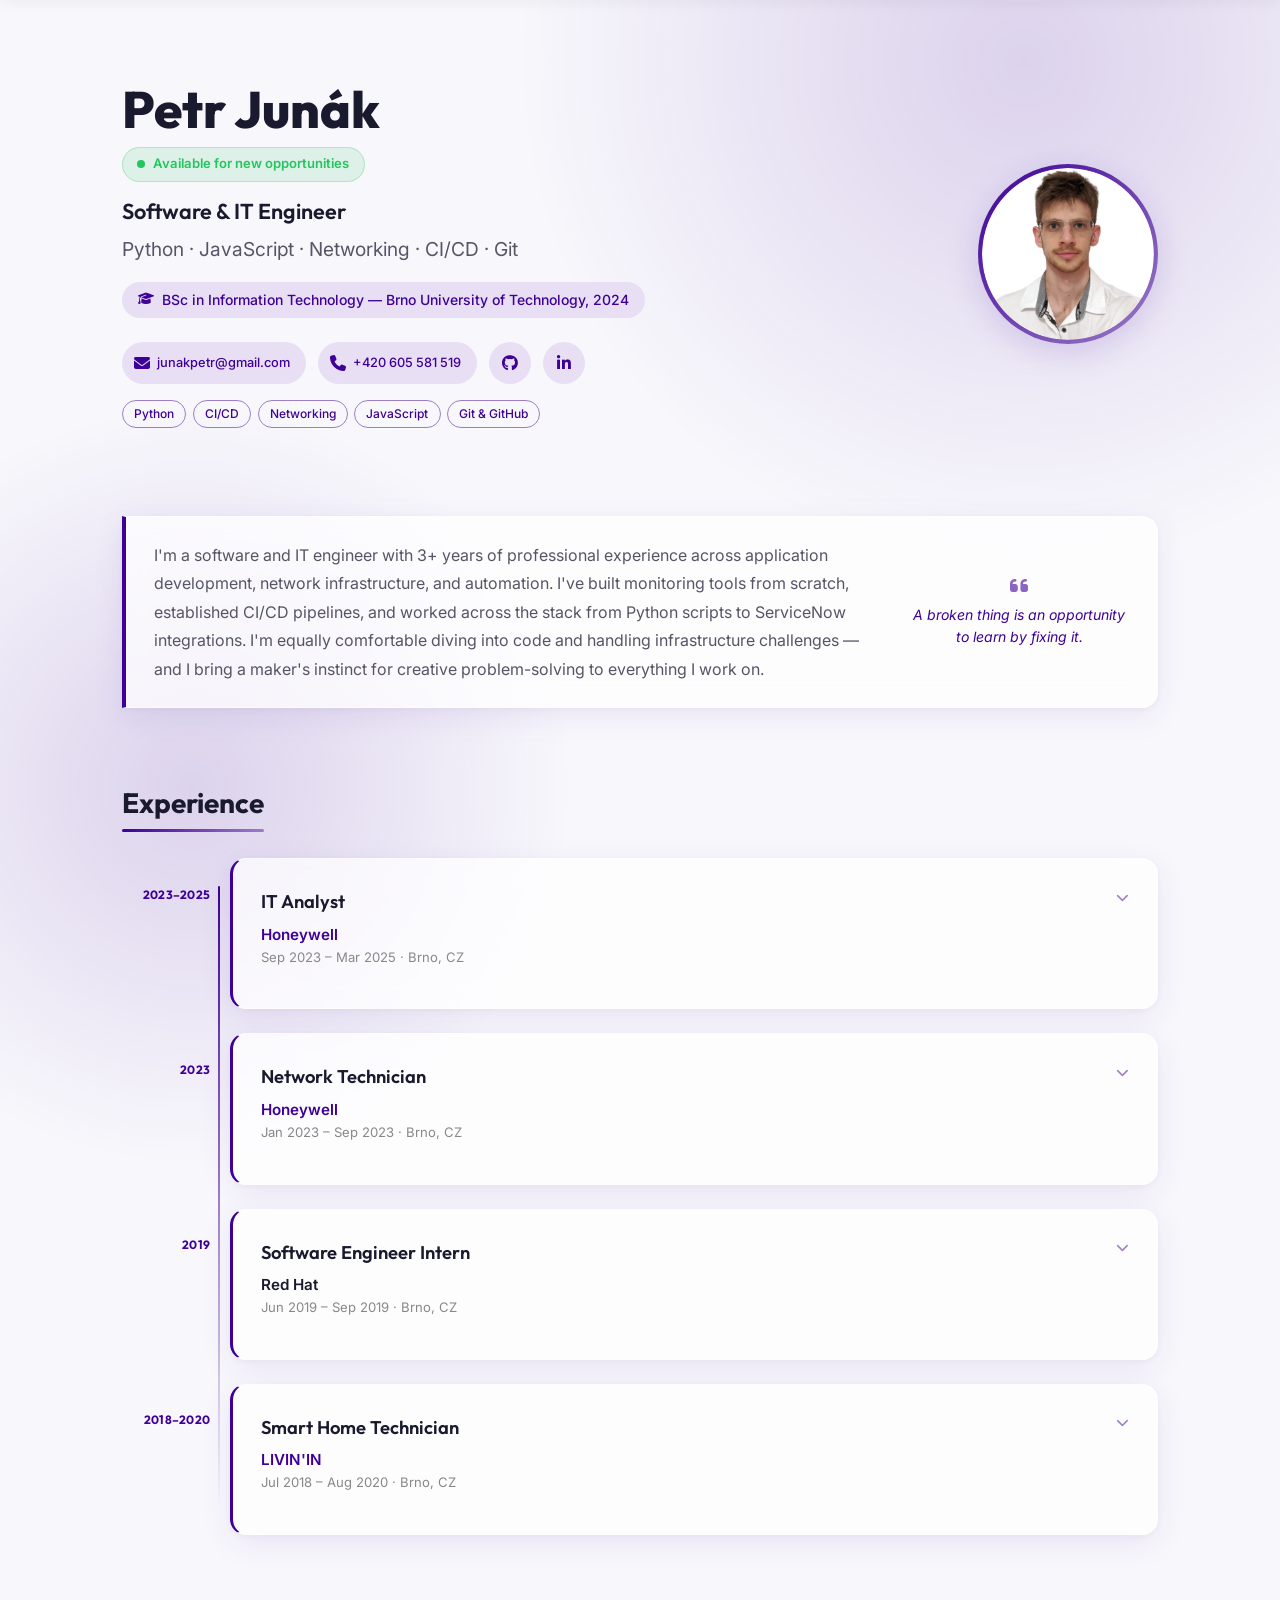
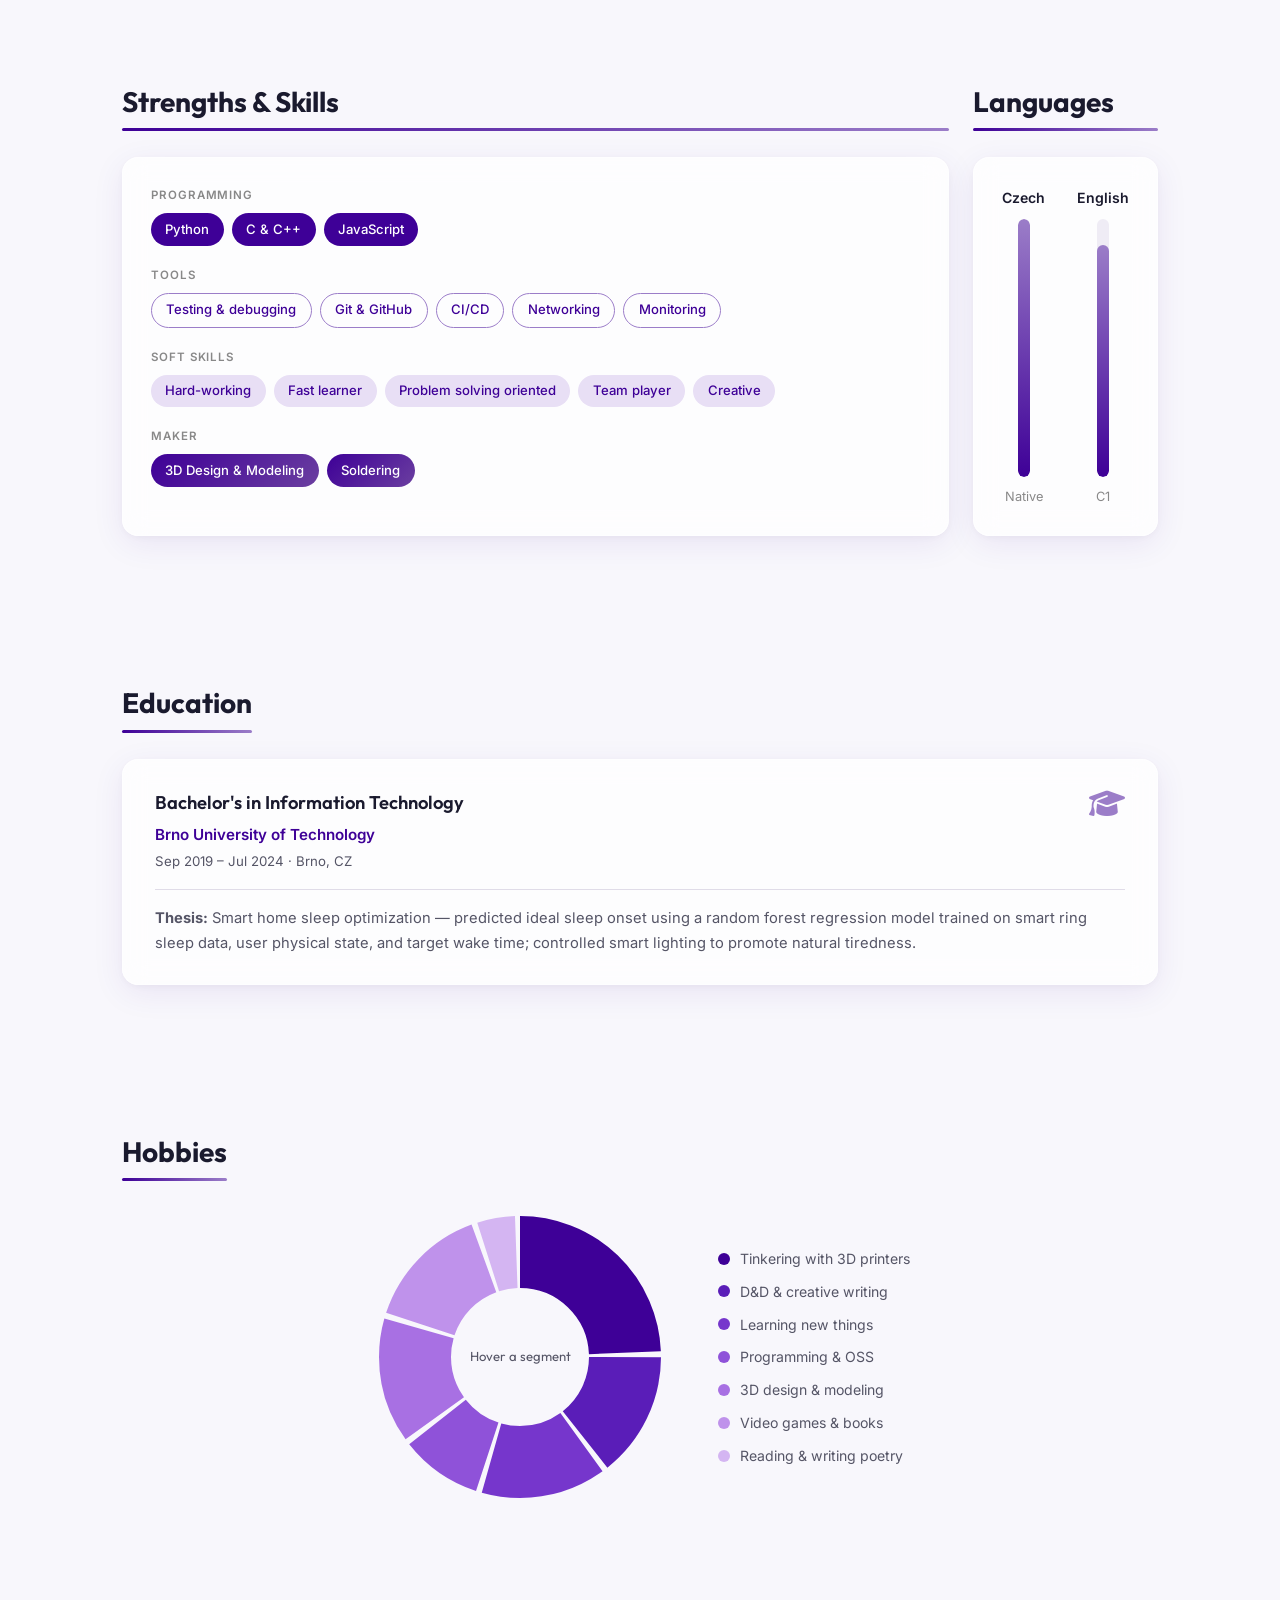
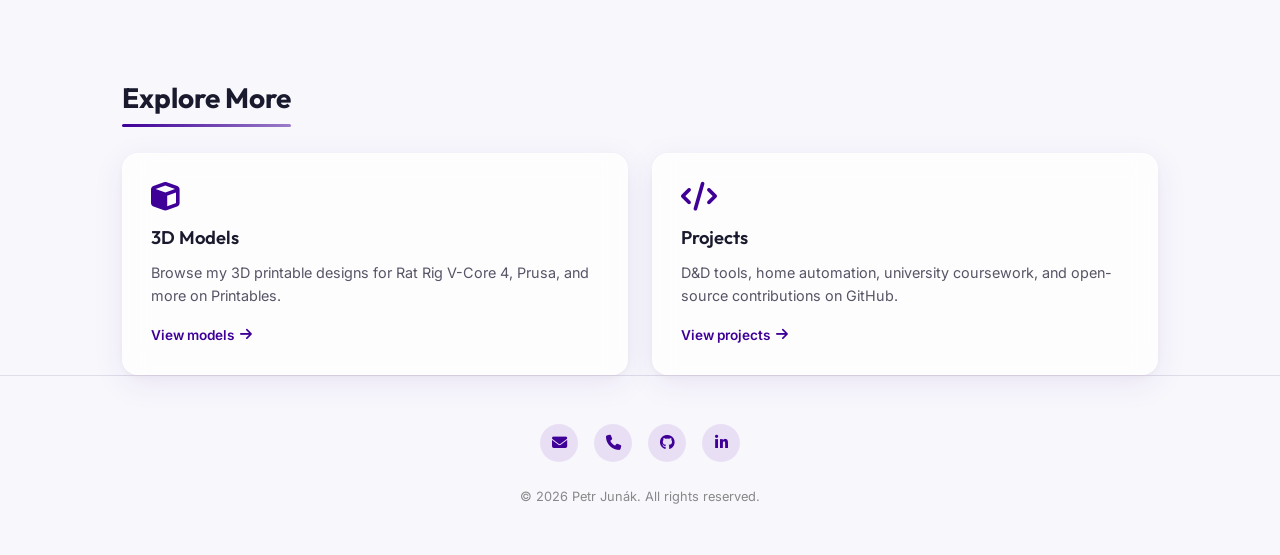
==== commit 55e8d63e: "Small changes in formatting" ====
--- a/index.html
+++ b/index.html
@@ -108,11 +108,11 @@
     <div class="container">
       <div class="about-summary reveal">
         <p class="about-text">
-          I'm a software and IT engineer with 4+ years of professional experience across application development,
+          I'm a software and IT engineer with 3+ years of professional experience across application development,
           network infrastructure, and automation. I've built monitoring tools from scratch, established CI/CD
-          pipelines, and worked across the stack from Python scripts to ServiceNow integrations. I'm equally
-          comfortable diving into code and handling infrastructure challenges — and I bring a maker's instinct
-          for creative problem-solving to everything I work on.
+          pipelines, and worked across the stack from Python scripts to ServiceNow integrations.
+          I'm equally comfortable diving into code and handling infrastructure challenges — and I bring a maker's 
+          instinct for creative problem-solving to everything I work on.
         </p>
         <aside class="about-philosophy">
           <i class="fa-solid fa-quote-left"></i>
@@ -273,7 +273,7 @@
             <div class="languages-list">
               <div class="language-item">
                 <span class="language-name" id="lang-czech">Czech</span>
-                <div class="language-bar-container" role="progressbar" aria-valuenow="120" aria-valuemin="0" aria-valuemax="100" aria-labelledby="lang-czech">
+                <div class="language-bar-container" role="progressbar" aria-valuenow="100" aria-valuemin="0" aria-valuemax="100" aria-labelledby="lang-czech">
                   <div class="language-bar" data-width="100"></div>
                 </div>
                 <span class="language-level">Native</span>
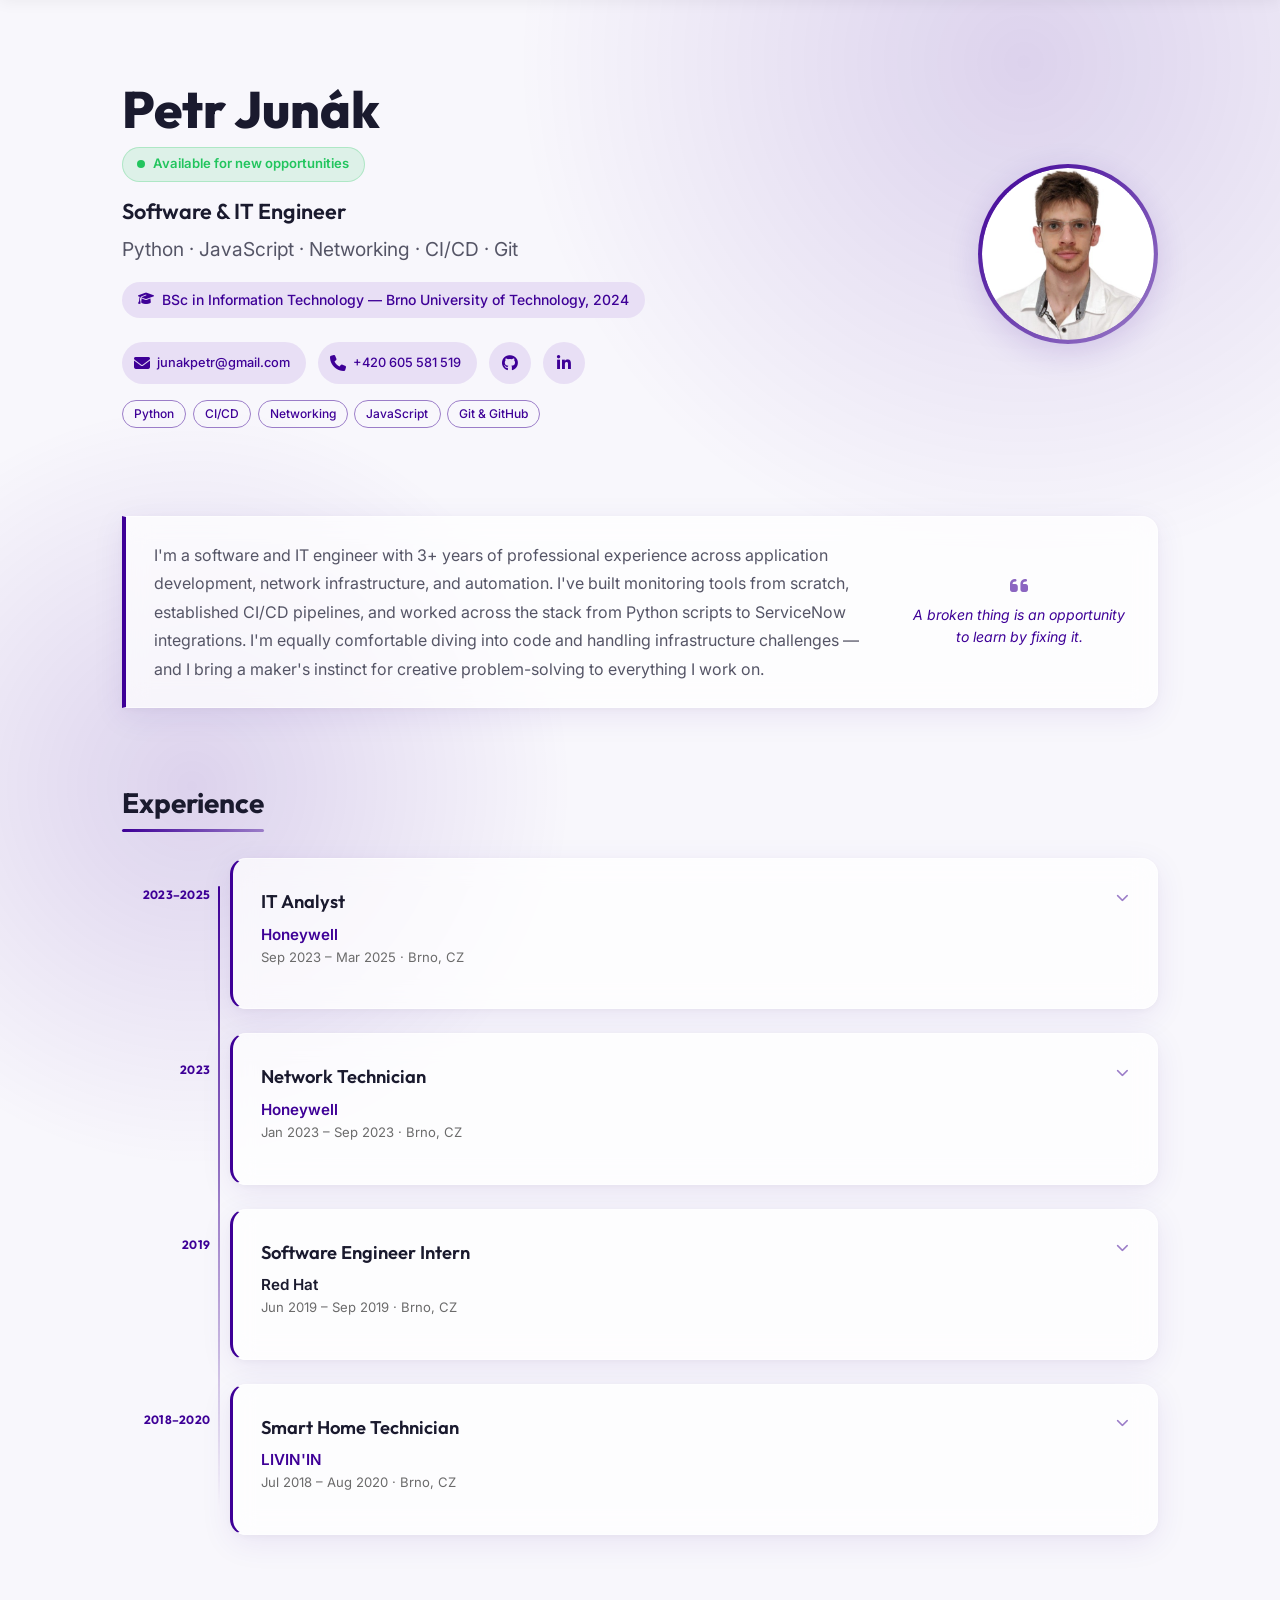
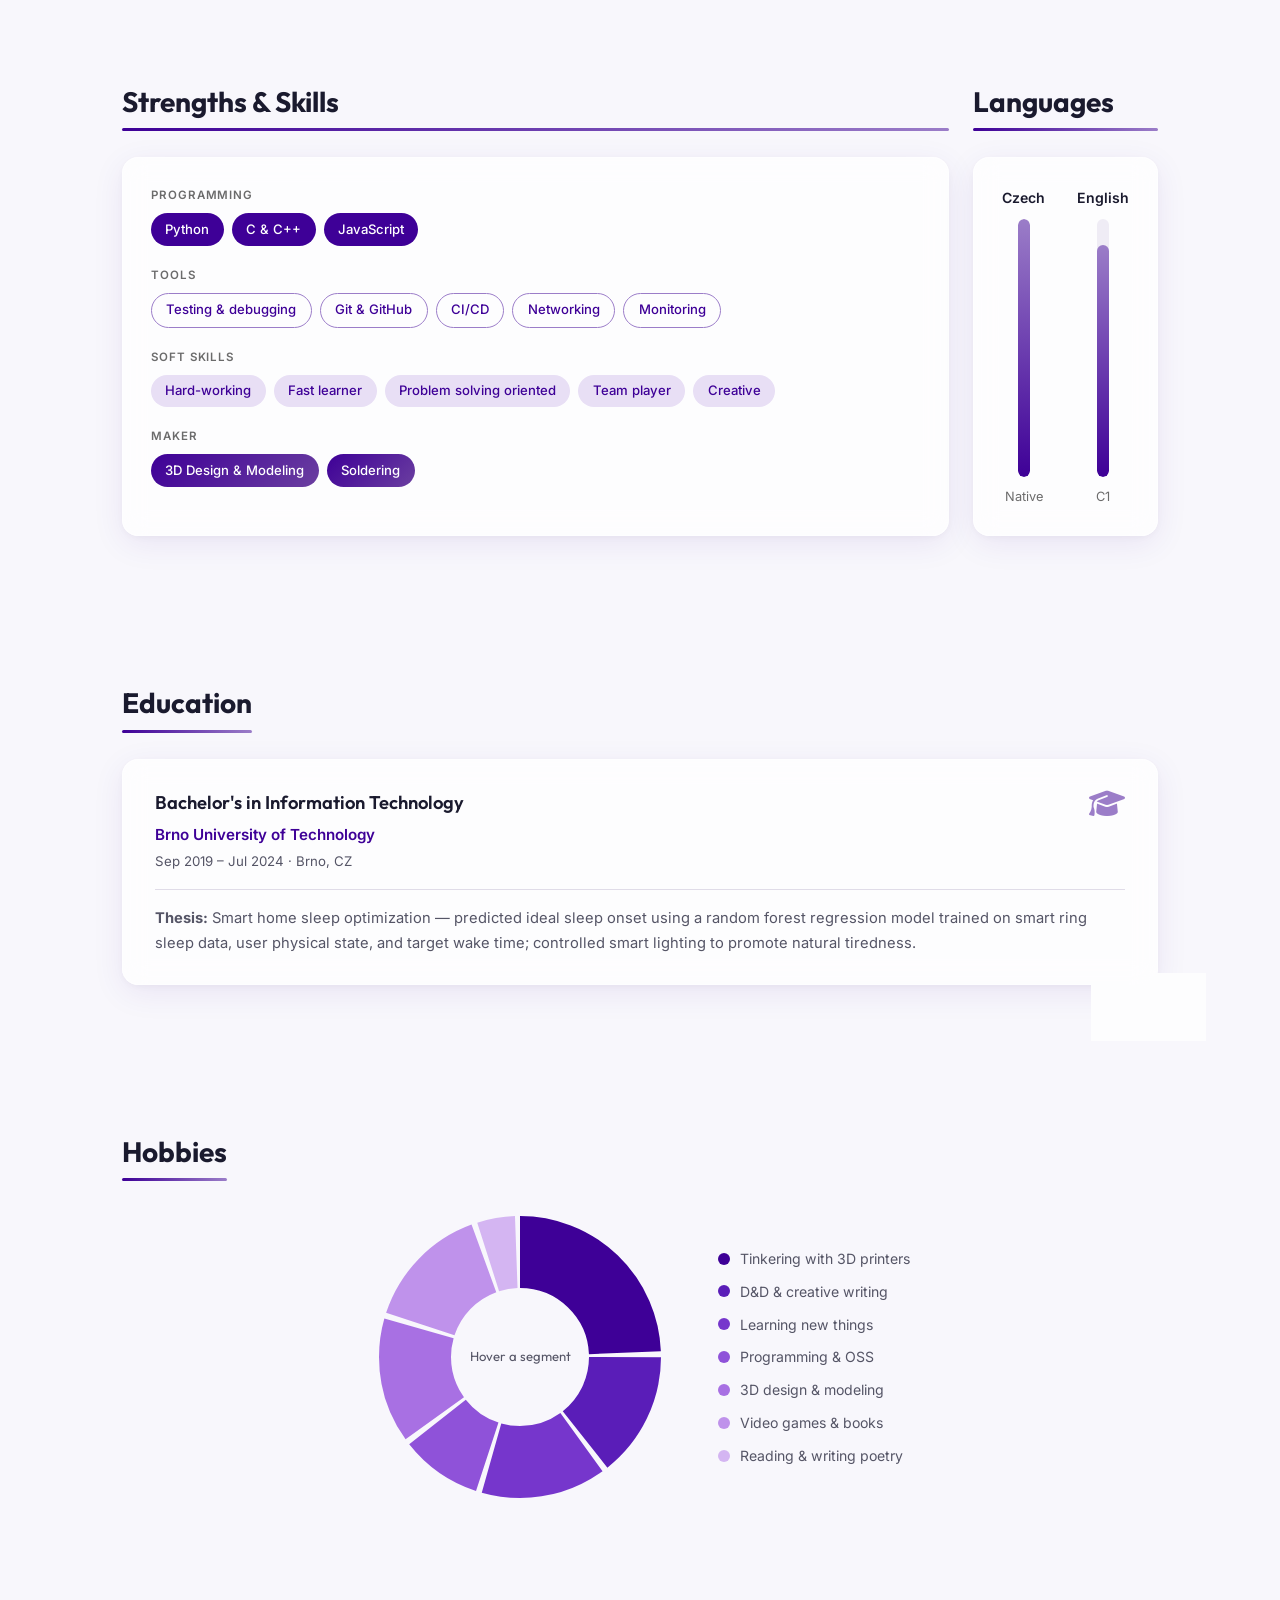
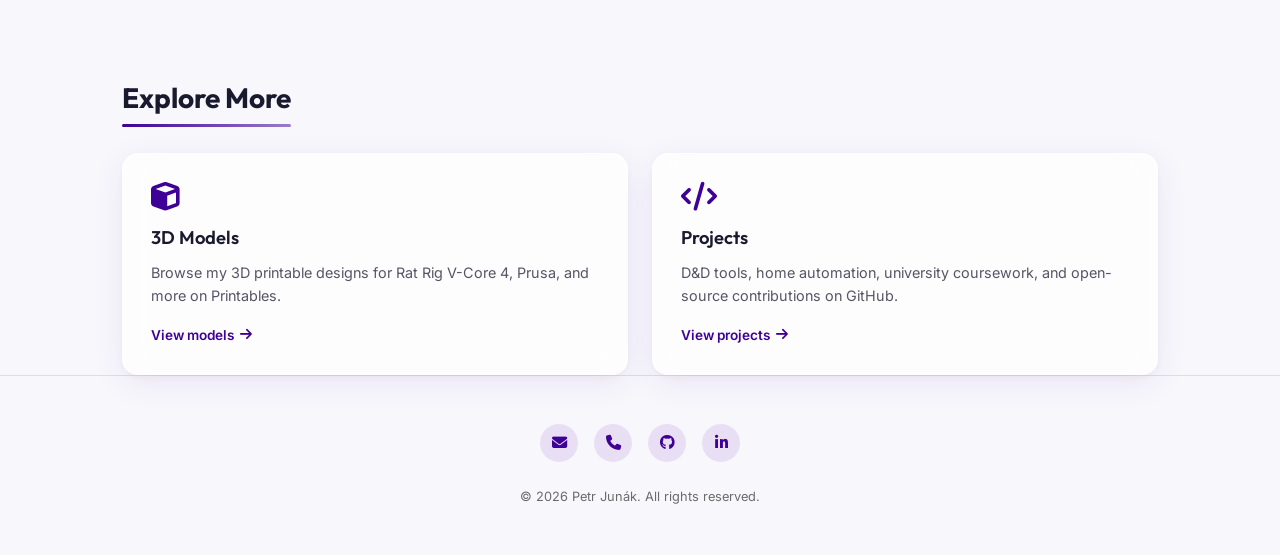
==== commit bcbb4827: "Polish and small fixes Made the webpage more responsive and polished." ====
--- a/index.html
+++ b/index.html
@@ -20,10 +20,20 @@
   <link rel="stylesheet" href="css/style.css">
   <link rel="stylesheet" href="https://cdnjs.cloudflare.com/ajax/libs/font-awesome/6.5.1/css/all.min.css" integrity="sha512-DTOQO9RWCH3ppGqcWaEA1BIZOC6xxalwEsw9c2QQeAIftl+Vegovlnee1c9QX4TctnWMn13TZye+giMm8e2LwA==" crossorigin="anonymous" referrerpolicy="no-referrer">
 
-  <!-- Favicon -->
+  <!-- Canonical -->
+  <link rel="canonical" href="https://petr.junak.eu/">
+
+  <!-- Favicon & Manifest -->
   <link rel="icon" href="assets/favicon.svg" type="image/svg+xml">
+  <link rel="manifest" href="manifest.json">
+
+  <!-- View Transitions (smooth cross-page navigation) -->
+  <meta name="view-transition" content="same-origin">
 </head>
 <body>
+
+  <!-- Skip to main content (accessibility) -->
+  <a href="#about" class="skip-link">Skip to main content</a>
 
   <!-- ======== STICKY NAV ======== -->
   <nav class="sticky-nav" id="stickyNav" aria-label="Quick navigation">
@@ -375,6 +385,6 @@
     </div>
   </footer>
 
-  <script src="js/main.js"></script>
+  <script src="js/main.js" defer></script>
 </body>
 </html>
--- a/css/style.css
+++ b/css/style.css
@@ -15,7 +15,7 @@
   --purple-glow:  rgba(62, 0, 151, 0.15);
   --slate:        #2E2E2E;
   --body-gray:    #666666;
-  --body-light:   #888888;
+  --body-light:   #6B6B6B;
   --bg:           #F8F7FC;
   --bg-alt:       #EFECF5;
   --card-bg:      rgba(255, 255, 255, 0.72);
@@ -43,6 +43,15 @@
   --transition-med:  0.4s var(--ease-out);
   --transition-slow: 0.7s var(--ease-out);
 
+  /* Shadows (consolidated tokens) */
+  --shadow-card-hover:       0 12px 40px rgba(62, 0, 151, 0.12), 0 4px 12px rgba(0,0,0,0.06);
+  --shadow-card-hover-dark:  0 12px 40px rgba(0, 0, 0, 0.4), 0 4px 12px rgba(0,0,0,0.3);
+  --shadow-cta:              0 6px 20px var(--purple-glow);
+  --shadow-nav:              0 2px 16px rgba(0,0,0,0.06);
+
+  /* Focus ring */
+  --focus-ring: 0 0 0 3px var(--purple-soft);
+
   /* Status colors */
   --green:       #22C55E;
   --green-pale:  rgba(34, 197, 94, 0.12);
@@ -57,7 +66,7 @@
   --purple-glow:  rgba(155, 125, 200, 0.12);
   --slate:        #C8C8D0;
   --body-gray:    #A0A0B0;
-  --body-light:   #808090;
+  --body-light:   #9494A8;
   --bg:           #0E0E18;
   --bg-alt:       #161625;
   --card-bg:      rgba(22, 22, 37, 0.8);
@@ -67,6 +76,59 @@
   --text-secondary: #A0A0B0;
   --divider:      #2A2A3A;
   --white:        #1A1A2E;
+}
+
+/* --- Skip Link (accessibility) --- */
+.skip-link {
+  position: absolute;
+  top: -100%;
+  left: 1rem;
+  z-index: 10000;
+  padding: 0.5rem 1.2rem;
+  background: var(--purple);
+  color: #fff;
+  font-size: 0.875rem;
+  font-weight: 600;
+  border-radius: 0 0 var(--card-radius) var(--card-radius);
+  text-decoration: none;
+  transition: top var(--transition-fast);
+}
+
+.skip-link:focus {
+  top: 0;
+}
+
+/* --- Global Focus Styles (accessibility) --- */
+:focus-visible {
+  outline: none;
+  box-shadow: var(--focus-ring);
+}
+
+/* Round elements need a round focus ring */
+.hero-contact-link:focus-visible,
+.footer-link:focus-visible,
+.theme-toggle:focus-visible {
+  outline: none;
+  box-shadow: var(--focus-ring);
+  border-radius: 50%;
+}
+
+/* Cards get a subtle ring + slight lift */
+.showcase-card:focus-visible,
+.explore-card:focus-visible,
+.experience-card:focus-visible {
+  outline: none;
+  box-shadow: var(--focus-ring), var(--card-shadow);
+}
+
+/* Pill-shaped elements */
+.filter-chip:focus-visible,
+.profile-cta:focus-visible,
+.sticky-nav-cta:focus-visible,
+.hero-contact-link--labeled:focus-visible {
+  outline: none;
+  box-shadow: var(--focus-ring);
+  border-radius: var(--pill-radius);
 }
 
 /* --- Reset & Base --- */
@@ -137,7 +199,7 @@
 
 .section-title {
   font-family: var(--font-heading);
-  font-size: 1.75rem;
+  font-size: clamp(1.5rem, 3vw, 1.75rem);
   font-weight: 700;
   color: var(--text-primary);
   margin-bottom: 2rem;
@@ -170,11 +232,11 @@
 
 .glass-card:hover {
   transform: translateY(-3px);
-  box-shadow: 0 12px 40px rgba(62, 0, 151, 0.12), 0 4px 12px rgba(0,0,0,0.06);
+  box-shadow: var(--shadow-card-hover);
 }
 
 [data-theme="dark"] .glass-card:hover {
-  box-shadow: 0 12px 40px rgba(0, 0, 0, 0.4), 0 4px 12px rgba(0,0,0,0.3);
+  box-shadow: var(--shadow-card-hover-dark);
 }
 
 /* ========================================
@@ -227,7 +289,7 @@
 
 .hero-name {
   font-family: var(--font-heading);
-  font-size: 3.2rem;
+  font-size: clamp(2rem, 5vw, 3.2rem);
   font-weight: 800;
   color: var(--text-primary);
   line-height: 1.15;
@@ -698,8 +760,8 @@
 }
 
 [data-theme="dark"] .hobby-example-chip {
-  background: rgba(143, 82, 217, 0.2);
-  color: var(--purple-soft);
+  background: var(--purple-pale);
+  color: var(--purple);
 }
 
 [data-theme="dark"] .hobby-example-chip:hover {
@@ -780,7 +842,7 @@
 
 .footer-download:hover {
   transform: translateY(-2px);
-  box-shadow: 0 6px 20px var(--purple-glow);
+  box-shadow: var(--shadow-cta);
 }
 
 .footer-copy {
@@ -886,10 +948,6 @@
     height: 140px;
   }
 
-  .hero-name {
-    font-size: 2.4rem;
-  }
-
   .hero-education {
     margin-left: auto;
     margin-right: auto;
@@ -899,10 +957,6 @@
     grid-template-columns: 1fr;
   }
 
-  .section-title {
-    font-size: 1.5rem;
-  }
-
   .hobbies-wrapper {
     flex-direction: column;
     gap: 2rem;
@@ -916,10 +970,6 @@
 }
 
 @media (max-width: 480px) {
-  .hero-name {
-    font-size: 2rem;
-  }
-
   .hero-tagline {
     font-size: 1rem;
   }
@@ -1008,7 +1058,7 @@
 
 .sticky-nav-cta:hover {
   transform: translateY(-1px);
-  box-shadow: 0 4px 12px var(--purple-glow);
+  box-shadow: var(--shadow-cta);
 }
 
 /* Offset anchor scroll so sticky nav doesn't cover headings */
@@ -1389,6 +1439,32 @@
 }
 
 /* ========================================
+   TABLET BREAKPOINT
+   ======================================== */
+@media (min-width: 769px) and (max-width: 1024px) {
+  .explore-cards {
+    gap: 1rem;
+  }
+
+  .sticky-nav-links {
+    gap: 1rem;
+  }
+
+  .sticky-nav-links a {
+    font-size: 0.8rem;
+  }
+
+  .hobbies-wrapper {
+    gap: 2rem;
+  }
+
+  .donut-chart-container {
+    width: 260px;
+    height: 260px;
+  }
+}
+
+/* ========================================
    REDUCED MOTION
    ======================================== */
 @media (prefers-reduced-motion: reduce) {
@@ -1419,6 +1495,15 @@
     transform: none !important;
     animation: none !important;
   }
+
+  /* Disable donut hover effect and availability pulse */
+  .donut-segment:hover {
+    filter: none !important;
+  }
+
+  .availability-dot {
+    animation: none !important;
+  }
 }
 
 /* ========================================
@@ -1575,3 +1660,20 @@
     grid-template-columns: 1fr;
   }
 }
+
+/* ========================================
+   VIEW TRANSITIONS (same-origin navigation)
+   Provides a smooth cross-fade when navigating
+   between pages. Requires the <meta name="view-transition">
+   tag in each HTML file. Falls back gracefully in
+   browsers that don't support it.
+   ======================================== */
+@view-transition {
+  navigation: auto;
+}
+
+::view-transition-old(root),
+::view-transition-new(root) {
+  animation-duration: 0.25s;
+  animation-timing-function: var(--ease-out);
+}
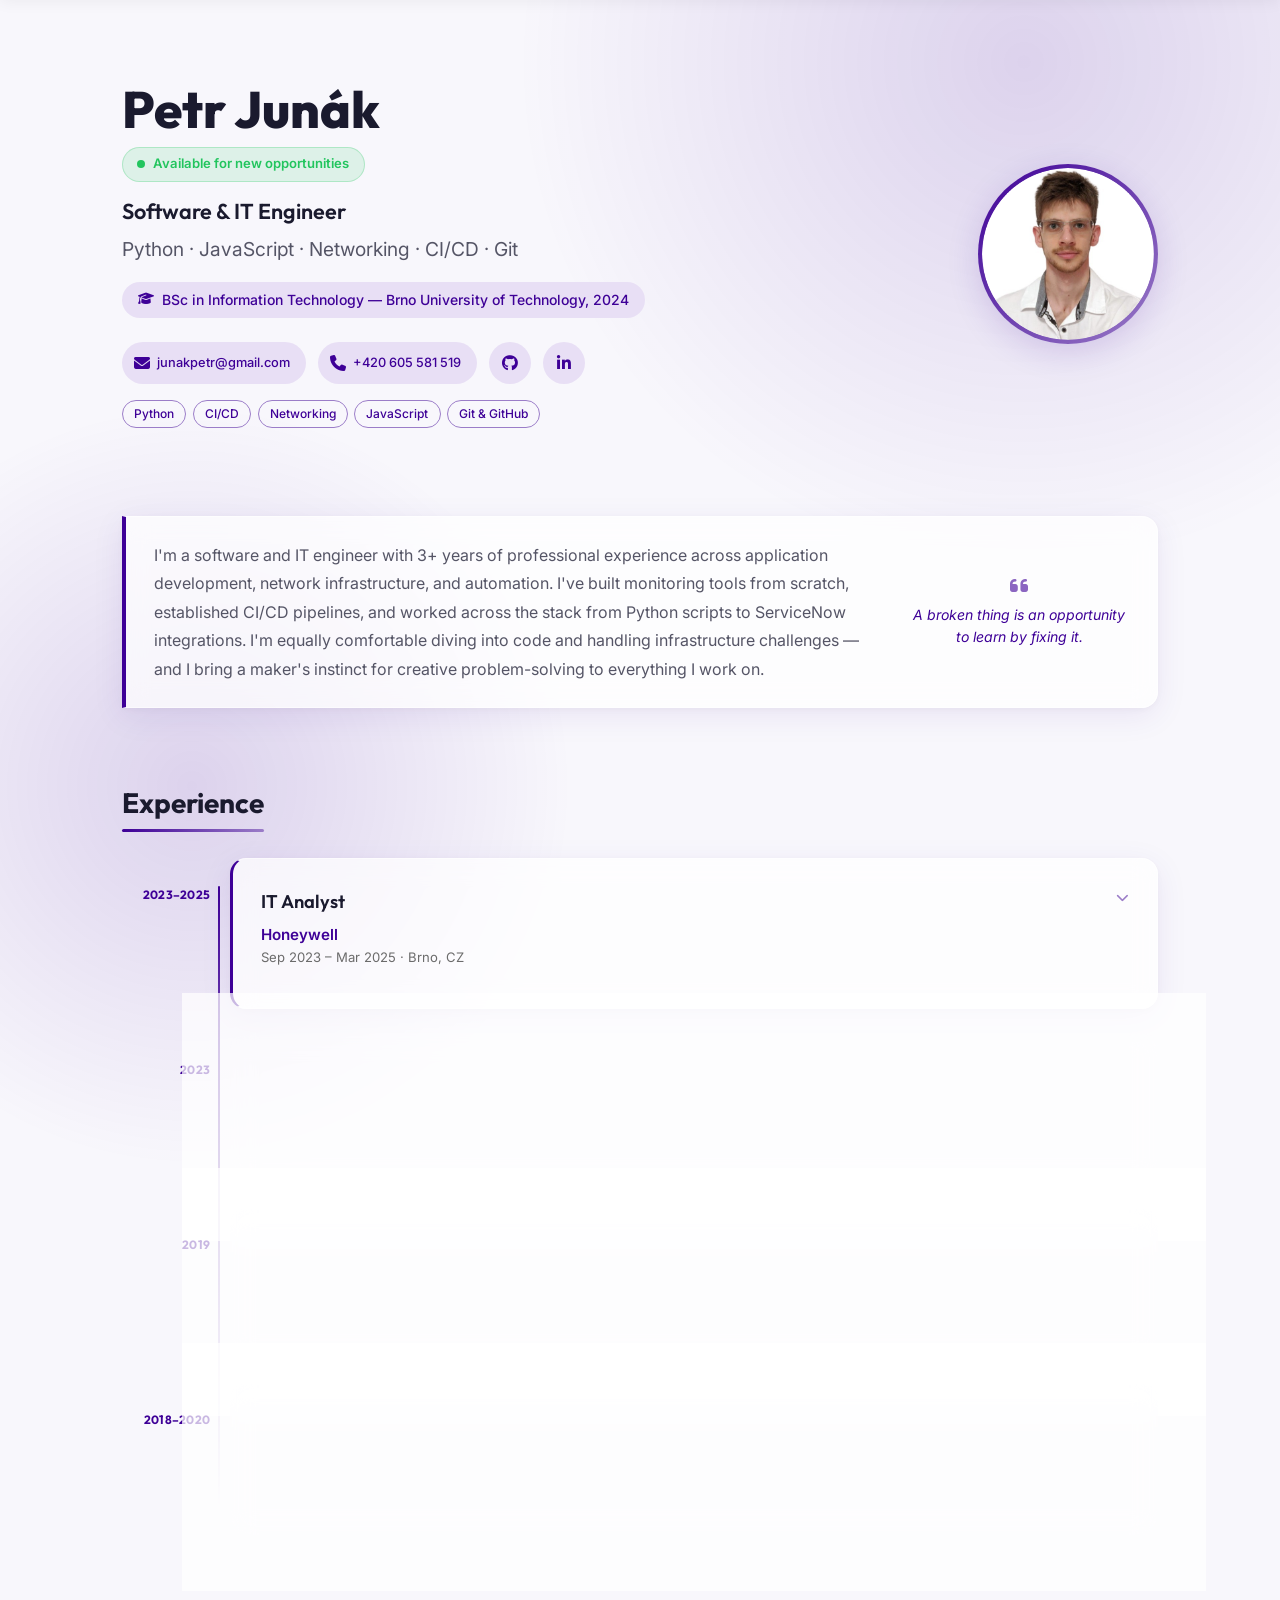
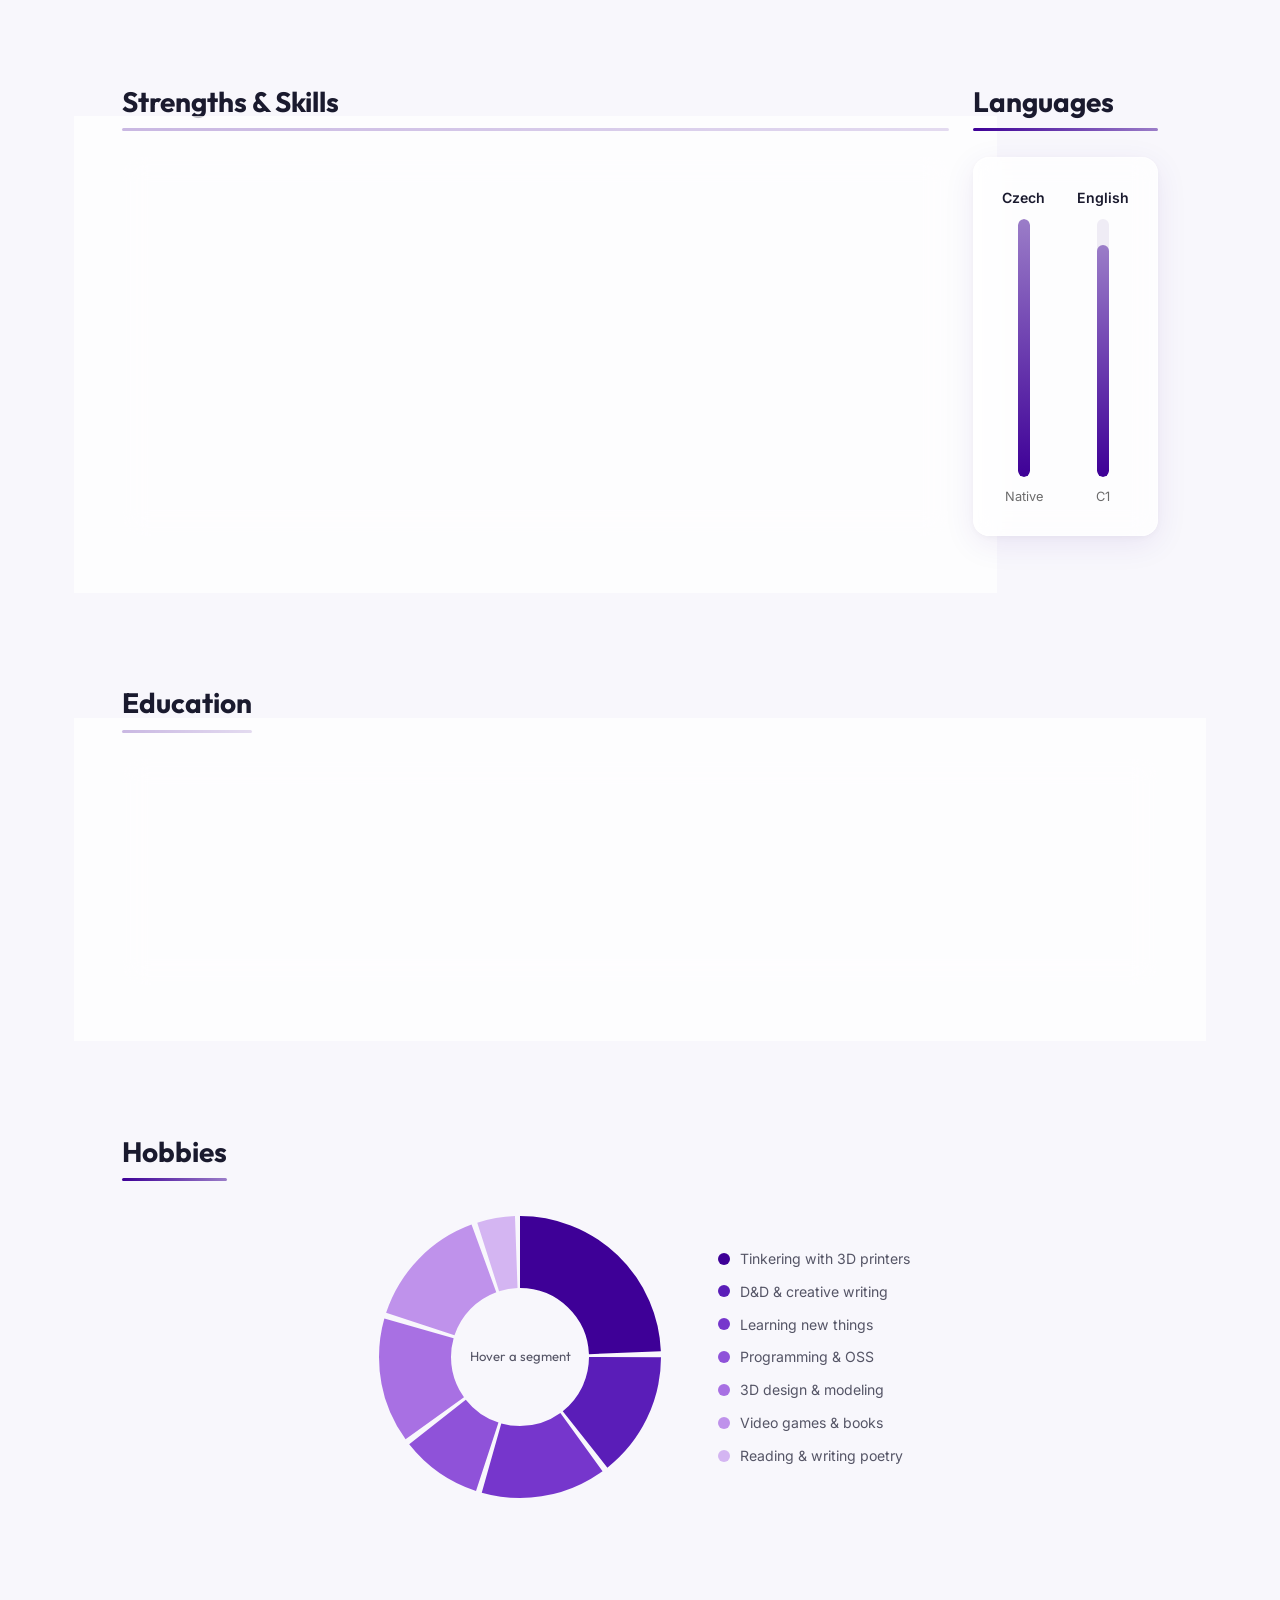
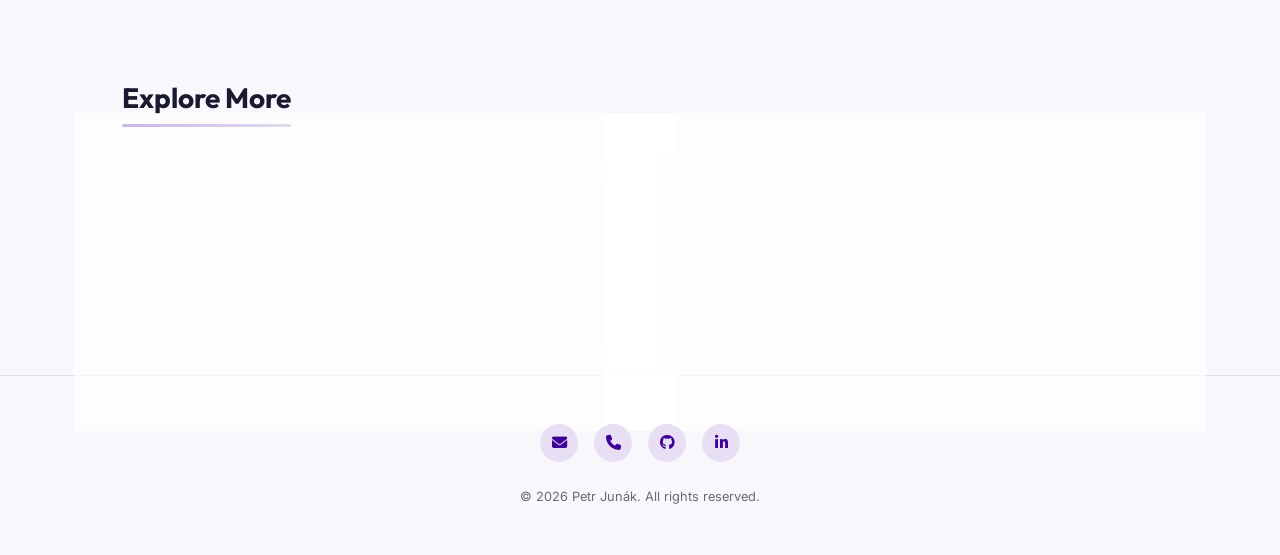
==== commit 9495e3cc: "Removed accessibility link Removed accessibility link as it was causing problems in mobile view and " ====
--- a/index.html
+++ b/index.html
@@ -32,10 +32,7 @@
 </head>
 <body>
 
-  <!-- Skip to main content (accessibility) -->
-  <a href="#about" class="skip-link">Skip to main content</a>
-
-  <!-- ======== STICKY NAV ======== -->
+<!-- ======== STICKY NAV ======== -->
   <nav class="sticky-nav" id="stickyNav" aria-label="Quick navigation">
     <span class="sticky-nav-name">Petr Junák</span>
     <div class="sticky-nav-links">
--- a/css/style.css
+++ b/css/style.css
@@ -78,25 +78,6 @@
   --white:        #1A1A2E;
 }
 
-/* --- Skip Link (accessibility) --- */
-.skip-link {
-  position: absolute;
-  top: -100%;
-  left: 1rem;
-  z-index: 10000;
-  padding: 0.5rem 1.2rem;
-  background: var(--purple);
-  color: #fff;
-  font-size: 0.875rem;
-  font-weight: 600;
-  border-radius: 0 0 var(--card-radius) var(--card-radius);
-  text-decoration: none;
-  transition: top var(--transition-fast);
-}
-
-.skip-link:focus {
-  top: 0;
-}
 
 /* --- Global Focus Styles (accessibility) --- */
 :focus-visible {
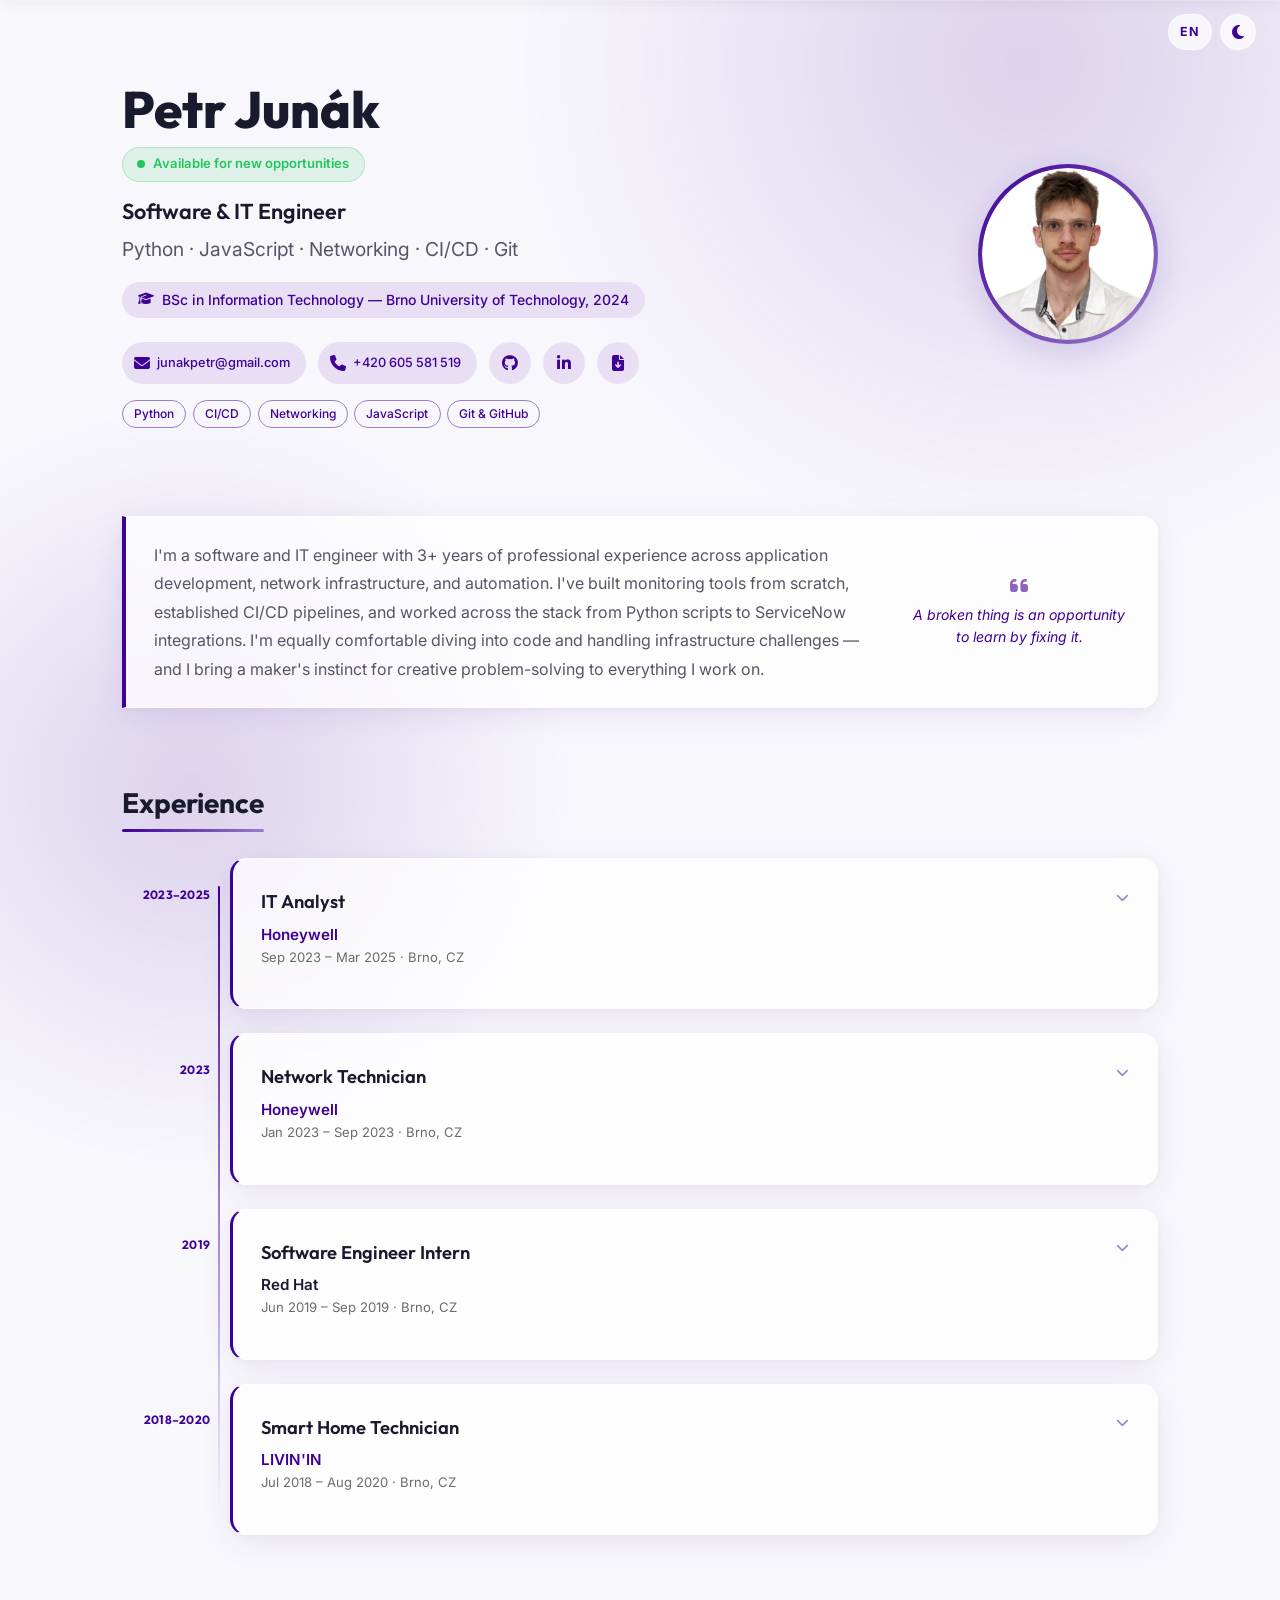
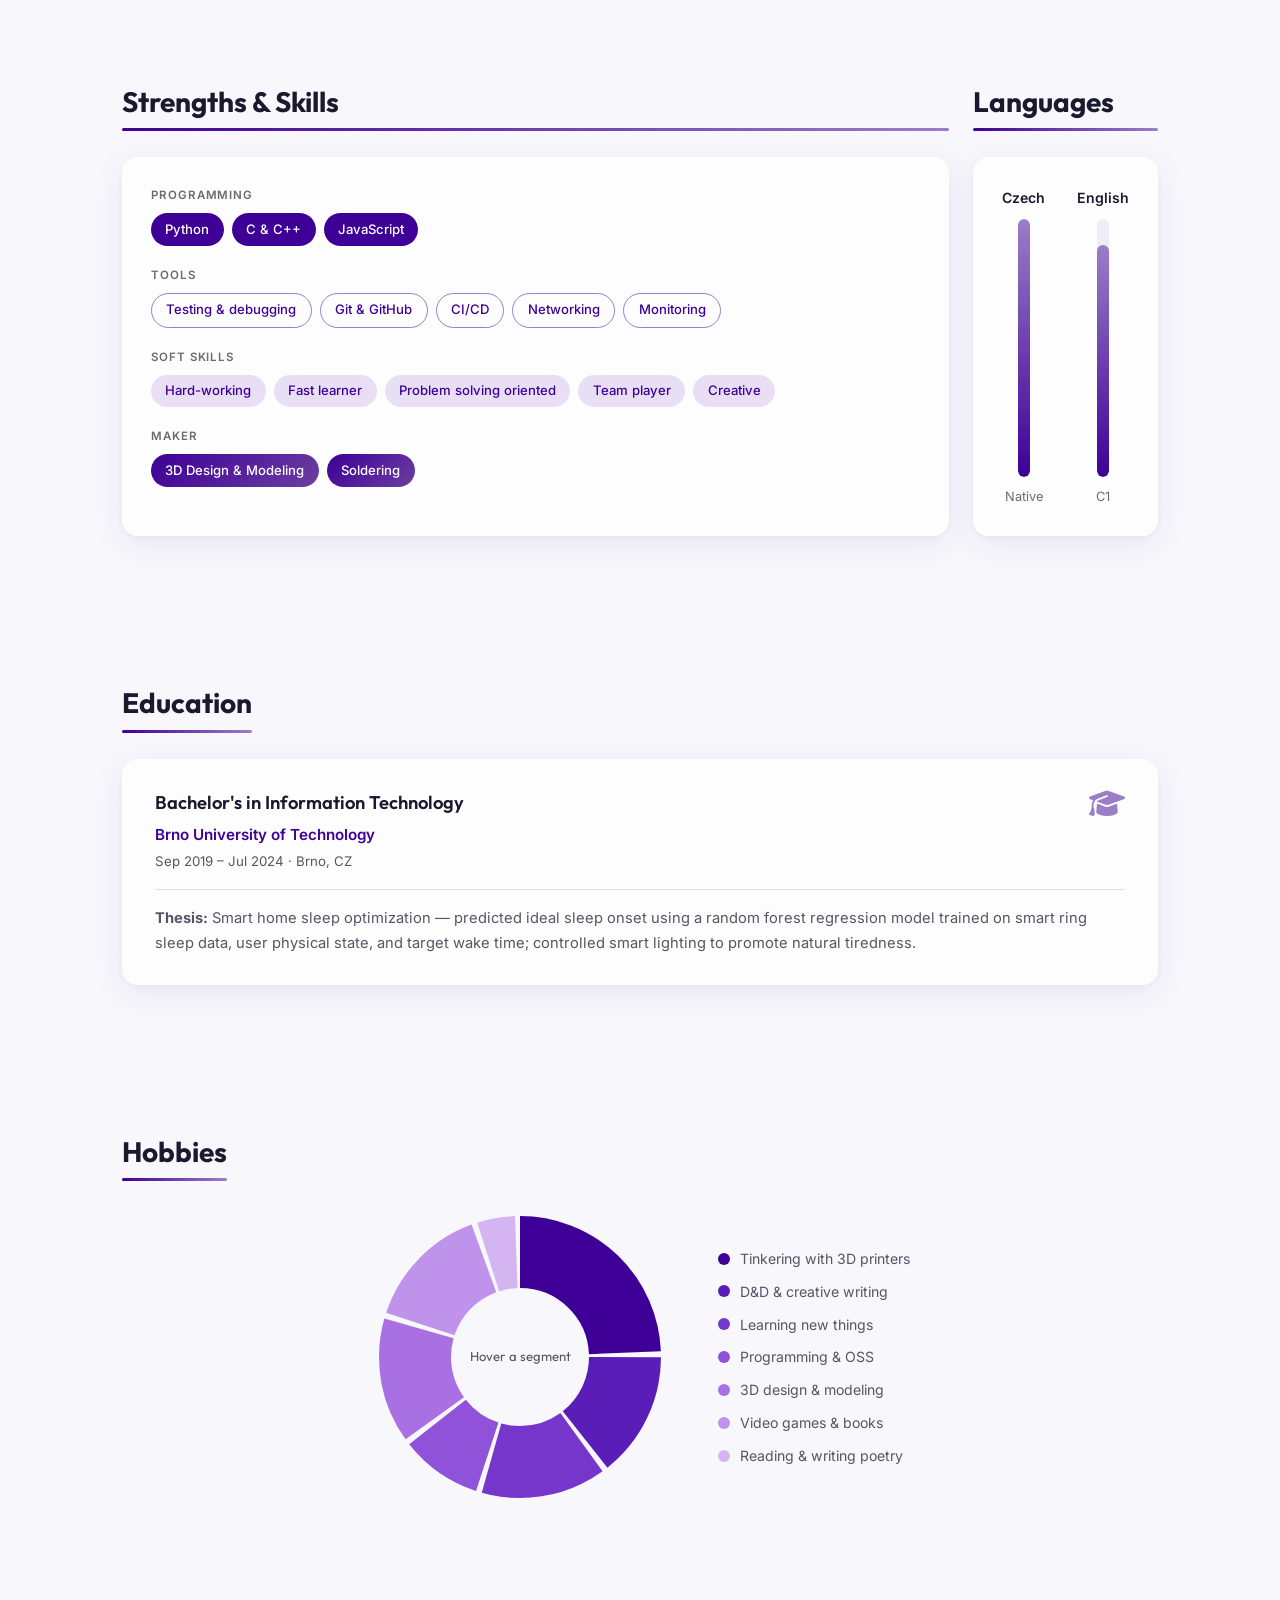
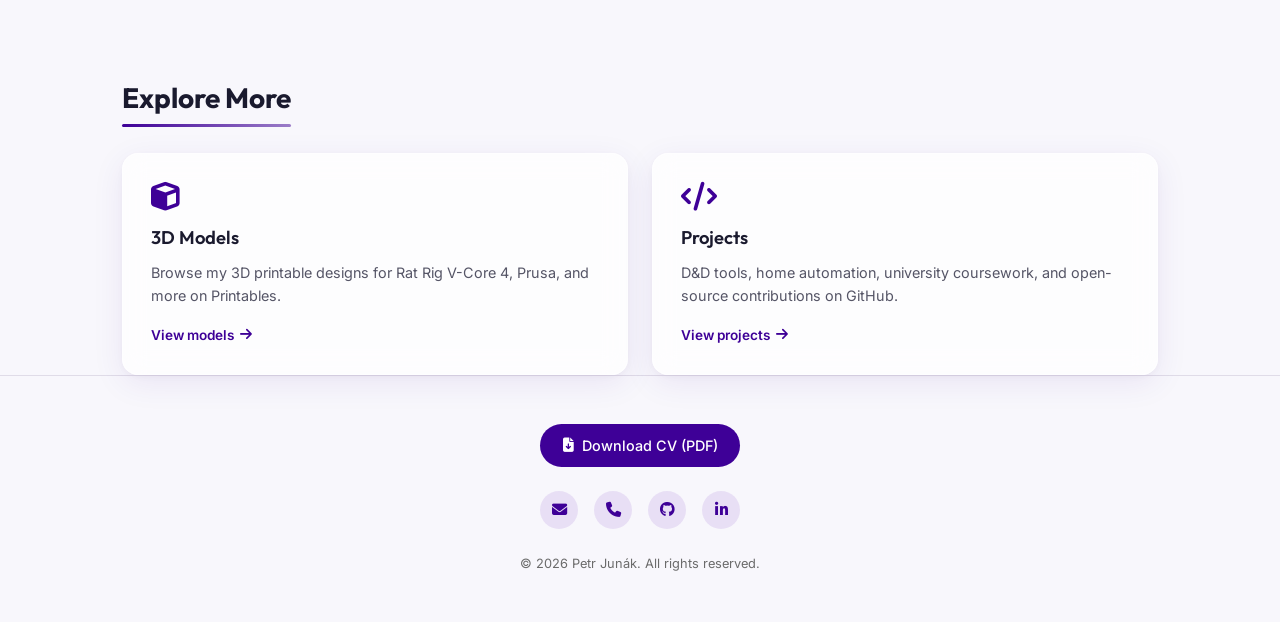
==== commit 6ea97b9d: "Added czech language and allowed web crawlers." ====
--- a/index.html
+++ b/index.html
@@ -4,14 +4,37 @@
   <meta charset="UTF-8">
   <meta name="viewport" content="width=device-width, initial-scale=1.0">
   <meta name="referrer" content="strict-origin-when-cross-origin">
-  <title>Petr Junák — Software &amp; IT Engineer</title>
-  <meta name="description" content="Personal CV of Petr Junák — software and IT engineer based in Brno, CZ. Python, JavaScript, networking, CI/CD, and 3D design.">
-  <meta property="og:title" content="Petr Junák — CV">
-  <meta property="og:description" content="Software &amp; IT Engineer. Programmer, DIY enthusiast &amp; tinkerer. View my interactive CV.">
+  <title data-i18n="meta.title">Petr Junák — Software &amp; IT Engineer</title>
+  <meta name="description" data-i18n-attr="content:meta.description" content="Personal CV of Petr Junák — software and IT engineer based in Brno, CZ. Python, JavaScript, networking, CI/CD, and 3D design.">
+  <meta property="og:title" data-i18n-attr="content:meta.og_title" content="Petr Junák — CV">
+  <meta property="og:description" data-i18n-attr="content:meta.og_description" content="Software &amp; IT Engineer. Programmer, DIY enthusiast &amp; tinkerer. View my interactive CV.">
   <meta property="og:type" content="website">
   <meta property="og:url" content="https://petr.junak.eu">
+  <meta property="og:image" content="https://petr.junak.eu/assets/face.png">
   <meta name="theme-color" content="#F8F7FC" media="(prefers-color-scheme: light)">
   <meta name="theme-color" content="#0E0E18" media="(prefers-color-scheme: dark)">
+
+  <!-- Early language + theme detection (prevents FOUC for Czech visitors) -->
+  <script>
+    (function () {
+      try {
+        var supported = ['en', 'cs'];
+        var saved = localStorage.getItem('lang');
+        var lang;
+        if (saved && supported.indexOf(saved) !== -1) {
+          lang = saved;
+        } else {
+          var browser = (navigator.language || 'en').toLowerCase().split('-')[0];
+          lang = (browser === 'cs' || browser === 'sk') ? 'cs' : 'en';
+        }
+        document.documentElement.lang = lang;
+
+        var theme = localStorage.getItem('theme');
+        if (!theme && window.matchMedia('(prefers-color-scheme: dark)').matches) theme = 'dark';
+        if (theme) document.documentElement.setAttribute('data-theme', theme);
+      } catch (e) { /* localStorage unavailable — fall back to HTML defaults */ }
+    })();
+  </script>
 
   <!-- Fonts & Icons -->
   <link rel="preconnect" href="https://fonts.googleapis.com">
@@ -20,6 +43,9 @@
   <link rel="stylesheet" href="css/style.css">
   <link rel="stylesheet" href="https://cdnjs.cloudflare.com/ajax/libs/font-awesome/6.5.1/css/all.min.css" integrity="sha512-DTOQO9RWCH3ppGqcWaEA1BIZOC6xxalwEsw9c2QQeAIftl+Vegovlnee1c9QX4TctnWMn13TZye+giMm8e2LwA==" crossorigin="anonymous" referrerpolicy="no-referrer">
 
+  <!-- Preload LCP image -->
+  <link rel="preload" as="image" href="assets/face.png" fetchpriority="high">
+
   <!-- Canonical -->
   <link rel="canonical" href="https://petr.junak.eu/">
 
@@ -32,27 +58,34 @@
 </head>
 <body>
 
+<a href="#main" class="skip-link">Skip to content</a>
+
+<!-- ======== PAGE CONTROLS (always visible) ======== -->
+  <div class="page-controls" role="group" aria-label="Page controls">
+    <button class="lang-toggle" id="langToggle" type="button" aria-label="Switch language">EN</button>
+    <button class="theme-toggle" id="themeToggle" data-i18n-attr="aria-label:nav.theme_toggle" aria-label="Toggle dark mode">
+      <i class="fa-solid fa-moon"></i>
+      <i class="fa-solid fa-sun"></i>
+    </button>
+  </div>
+
 <!-- ======== STICKY NAV ======== -->
   <nav class="sticky-nav" id="stickyNav" aria-label="Quick navigation">
     <span class="sticky-nav-name">Petr Junák</span>
     <div class="sticky-nav-links">
-      <a href="#experience">Experience</a>
-      <a href="#skills">Skills</a>
-      <a href="#languages">Languages</a>
-      <a href="#education">Education</a>
-      <a href="#hobbies">Hobbies</a>
-      <a href="models/">Models</a>
-      <a href="projects/">Projects</a>
-    </div>
-    <button class="theme-toggle" id="themeToggle" aria-label="Toggle dark mode">
-      <i class="fa-solid fa-moon"></i>
-      <i class="fa-solid fa-sun"></i>
-    </button>
-    <a href="mailto:junakpetr@gmail.com" class="sticky-nav-cta">Email me</a>
+      <a href="#experience" data-i18n="nav.experience">Experience</a>
+      <a href="#skills" data-i18n="nav.skills">Skills</a>
+      <a href="#languages" data-i18n="nav.languages">Languages</a>
+      <a href="#education" data-i18n="nav.education">Education</a>
+      <a href="#hobbies" data-i18n="nav.hobbies">Hobbies</a>
+      <a href="models/" data-i18n="nav.models">Models</a>
+      <a href="projects/" data-i18n="nav.projects">Projects</a>
+    </div>
+    <a href="mailto:junakpetr@gmail.com" class="sticky-nav-cta" data-i18n="nav.email_cta">Email me</a>
   </nav>
 
   <!-- ======== HERO ======== -->
-  <header class="hero section">
+  <header class="hero section" id="main">
     <div class="container">
       <div class="hero-inner">
         <div class="hero-text">
@@ -60,23 +93,23 @@
 
           <div class="availability-badge">
             <span class="availability-dot"></span>
-            Available for new opportunities
-          </div>
-
-          <p class="hero-role">Software &amp; IT Engineer</p>
-          <p class="hero-tagline">Python · JavaScript · Networking · CI/CD · Git</p>
+            <span data-i18n="hero.available">Available for new opportunities</span>
+          </div>
+
+          <p class="hero-role" data-i18n="hero.role">Software &amp; IT Engineer</p>
+          <p class="hero-tagline" data-i18n="hero.tagline">Python · JavaScript · Networking · CI/CD · Git</p>
 
           <div class="hero-education">
             <i class="fa-solid fa-graduation-cap"></i>
-            BSc in Information Technology — Brno University of Technology, 2024
+            <span data-i18n="hero.education">BSc in Information Technology — Brno University of Technology, 2024</span>
           </div>
 
           <div class="hero-contacts">
-            <a href="mailto:junakpetr@gmail.com" class="hero-contact-link hero-contact-link--labeled" data-tooltip="Email" aria-label="Email">
+            <a href="mailto:junakpetr@gmail.com" class="hero-contact-link hero-contact-link--labeled" data-i18n-attr="data-tooltip:hero.tip_email;aria-label:hero.tip_email" data-tooltip="Email" aria-label="Email">
               <i class="fa-solid fa-envelope"></i>
               <span class="contact-label">junakpetr@gmail.com</span>
             </a>
-            <a href="tel:+420605581519" class="hero-contact-link hero-contact-link--labeled" data-tooltip="Phone" aria-label="Phone">
+            <a href="tel:+420605581519" class="hero-contact-link hero-contact-link--labeled" data-i18n-attr="data-tooltip:hero.tip_phone;aria-label:hero.tip_phone" data-tooltip="Phone" aria-label="Phone">
               <i class="fa-solid fa-phone"></i>
               <span class="contact-label">+420 605 581 519</span>
             </a>
@@ -86,25 +119,22 @@
             <a href="https://linkedin.com/in/petr-junak" class="hero-contact-link" data-tooltip="LinkedIn" aria-label="LinkedIn" target="_blank" rel="noopener">
               <i class="fa-brands fa-linkedin-in"></i>
             </a>
-            <!-- PDF download disabled — add assets/petr-junak-cv.pdf to enable -->
-            <!--
-            <a href="assets/petr-junak-cv.pdf" class="hero-contact-link" data-tooltip="Download CV" aria-label="Download CV" download>
+            <a href="assets/cv-en.pdf" class="hero-contact-link" data-i18n-attr="href:cv.pdf_path;data-tooltip:cv.tooltip;aria-label:cv.tooltip" data-tooltip="Download CV" aria-label="Download CV" download>
               <i class="fa-solid fa-file-arrow-down"></i>
             </a>
-            -->
           </div>
 
           <div class="hero-skills-strip">
             <span class="hero-skill-chip">Python</span>
             <span class="hero-skill-chip">CI/CD</span>
-            <span class="hero-skill-chip">Networking</span>
+            <span class="hero-skill-chip" data-i18n="hero.chip_networking">Networking</span>
             <span class="hero-skill-chip">JavaScript</span>
             <span class="hero-skill-chip">Git &amp; GitHub</span>
           </div>
         </div>
 
         <div class="hero-photo-wrapper">
-          <img src="assets/face.png" alt="Petr Junák" class="hero-photo">
+          <img src="assets/face.png" alt="Petr Junák" class="hero-photo" fetchpriority="high" width="180" height="180">
         </div>
       </div>
     </div>
@@ -114,16 +144,16 @@
   <section class="section section--compact" id="about">
     <div class="container">
       <div class="about-summary reveal">
-        <p class="about-text">
+        <p class="about-text" data-i18n="about.text">
           I'm a software and IT engineer with 3+ years of professional experience across application development,
           network infrastructure, and automation. I've built monitoring tools from scratch, established CI/CD
           pipelines, and worked across the stack from Python scripts to ServiceNow integrations.
-          I'm equally comfortable diving into code and handling infrastructure challenges — and I bring a maker's 
+          I'm equally comfortable diving into code and handling infrastructure challenges — and I bring a maker's
           instinct for creative problem-solving to everything I work on.
         </p>
         <aside class="about-philosophy">
           <i class="fa-solid fa-quote-left"></i>
-          A broken thing is an opportunity to learn by fixing it.
+          <span data-i18n="about.philosophy">A broken thing is an opportunity to learn by fixing it.</span>
         </aside>
       </div>
     </div>
@@ -132,26 +162,26 @@
   <!-- ======== EXPERIENCE ======== -->
   <section class="section" id="experience">
     <div class="container">
-      <h2 class="section-title reveal">Experience</h2>
+      <h2 class="section-title reveal" data-i18n="experience.title">Experience</h2>
       <div class="experience-timeline reveal-children">
 
         <div class="exp-timeline-item">
           <div class="exp-year">2023–2025</div>
-          <article class="glass-card experience-card" data-roles="dev it" tabindex="0">
+          <article class="glass-card experience-card" data-roles="dev it" tabindex="0" role="button" aria-expanded="false">
             <div class="exp-card-header">
               <div class="exp-card-header-main">
-                <h3 class="exp-role">IT Analyst</h3>
+                <h3 class="exp-role" data-i18n="exp.honeywell_it.role">IT Analyst</h3>
                 <div class="exp-company">Honeywell</div>
-                <div class="exp-meta">Sep 2023 – Mar 2025 · Brno, CZ</div>
+                <div class="exp-meta" data-i18n="exp.honeywell_it.meta">Sep 2023 – Mar 2025 · Brno, CZ</div>
               </div>
               <i class="fa-solid fa-chevron-down exp-chevron" aria-hidden="true"></i>
             </div>
             <div class="exp-card-body">
               <div class="exp-card-body-inner">
                 <ul class="exp-details">
-                  <li data-roles="dev it">Scaled a local audit script into a comprehensive monitoring application for <strong>tracking configuration compliance</strong> and performance bottlenecks.</li>
-                  <li data-roles="dev it">Standardized development workflows by establishing <strong>GitHub CI/CD</strong> and testing guidelines, reducing deployment errors.</li>
-                  <li data-roles="it">Co-developed user-facing ServiceNow forms that simplified reporting of device issues.</li>
+                  <li data-roles="dev it" data-i18n="exp.honeywell_it.item1">Scaled a local audit script into a comprehensive monitoring application for <strong>tracking configuration compliance</strong> and performance bottlenecks.</li>
+                  <li data-roles="dev it" data-i18n="exp.honeywell_it.item2">Standardized development workflows by establishing <strong>GitHub CI/CD</strong> and testing guidelines, reducing deployment errors.</li>
+                  <li data-roles="it" data-i18n="exp.honeywell_it.item3">Co-developed user-facing ServiceNow forms that simplified reporting of device issues.</li>
                 </ul>
               </div>
             </div>
@@ -160,20 +190,20 @@
 
         <div class="exp-timeline-item">
           <div class="exp-year">2023</div>
-          <article class="glass-card experience-card" data-roles="it" tabindex="0">
+          <article class="glass-card experience-card" data-roles="it" tabindex="0" role="button" aria-expanded="false">
             <div class="exp-card-header">
               <div class="exp-card-header-main">
-                <h3 class="exp-role">Network Technician</h3>
+                <h3 class="exp-role" data-i18n="exp.honeywell_net.role">Network Technician</h3>
                 <div class="exp-company">Honeywell</div>
-                <div class="exp-meta">Jan 2023 – Sep 2023 · Brno, CZ</div>
+                <div class="exp-meta" data-i18n="exp.honeywell_net.meta">Jan 2023 – Sep 2023 · Brno, CZ</div>
               </div>
               <i class="fa-solid fa-chevron-down exp-chevron" aria-hidden="true"></i>
             </div>
             <div class="exp-card-body">
               <div class="exp-card-body-inner">
                 <ul class="exp-details">
-                  <li data-roles="it">Shadowed senior engineers to learn infrastructure and IT workflows.</li>
-                  <li data-roles="dev it"><strong>Led a small team</strong> to develop automated audit solution that <strong>aggregated network accessibility data</strong> to flag discontinued devices, cutting unnecessary licensing costs.</li>
+                  <li data-roles="it" data-i18n="exp.honeywell_net.item1">Shadowed senior engineers to learn infrastructure and IT workflows.</li>
+                  <li data-roles="dev it" data-i18n="exp.honeywell_net.item2"><strong>Led a small team</strong> to develop automated audit solution that <strong>aggregated network accessibility data</strong> to flag discontinued devices, cutting unnecessary licensing costs.</li>
                 </ul>
               </div>
             </div>
@@ -182,20 +212,20 @@
 
         <div class="exp-timeline-item">
           <div class="exp-year">2019</div>
-          <article class="glass-card experience-card" data-roles="dev" tabindex="0">
+          <article class="glass-card experience-card" data-roles="dev" tabindex="0" role="button" aria-expanded="false">
             <div class="exp-card-header">
               <div class="exp-card-header-main">
-                <h3 class="exp-role">Software Engineer Intern</h3>
+                <h3 class="exp-role" data-i18n="exp.redhat.role">Software Engineer Intern</h3>
                 <div class="exp-company exp-company--redhat">Red Hat</div>
-                <div class="exp-meta">Jun 2019 – Sep 2019 · Brno, CZ</div>
+                <div class="exp-meta" data-i18n="exp.redhat.meta">Jun 2019 – Sep 2019 · Brno, CZ</div>
               </div>
               <i class="fa-solid fa-chevron-down exp-chevron" aria-hidden="true"></i>
             </div>
             <div class="exp-card-body">
               <div class="exp-card-body-inner">
                 <ul class="exp-details">
-                  <li data-roles="dev">High school internship; spent most of the time <strong>debugging and linting Python code</strong> using pylint and similar tools.</li>
-                  <li data-roles="dev">Contributed to an <strong>RPM packaging wizard UI</strong> with the engineering team.</li>
+                  <li data-roles="dev" data-i18n="exp.redhat.item1">High school internship; spent most of the time <strong>debugging and linting Python code</strong> using pylint and similar tools.</li>
+                  <li data-roles="dev" data-i18n="exp.redhat.item2">Contributed to an <strong>RPM packaging wizard UI</strong> with the engineering team.</li>
                 </ul>
               </div>
             </div>
@@ -204,20 +234,20 @@
 
         <div class="exp-timeline-item">
           <div class="exp-year">2018–2020</div>
-          <article class="glass-card experience-card" data-roles="dev it" tabindex="0">
+          <article class="glass-card experience-card" data-roles="dev it" tabindex="0" role="button" aria-expanded="false">
             <div class="exp-card-header">
               <div class="exp-card-header-main">
-                <h3 class="exp-role">Smart Home Technician</h3>
+                <h3 class="exp-role" data-i18n="exp.livinin.role">Smart Home Technician</h3>
                 <div class="exp-company">LIVIN'IN</div>
-                <div class="exp-meta">Jul 2018 – Aug 2020 · Brno, CZ</div>
+                <div class="exp-meta" data-i18n="exp.livinin.meta">Jul 2018 – Aug 2020 · Brno, CZ</div>
               </div>
               <i class="fa-solid fa-chevron-down exp-chevron" aria-hidden="true"></i>
             </div>
             <div class="exp-card-body">
               <div class="exp-card-body-inner">
                 <ul class="exp-details">
-                  <li data-roles="it">Installed and wired smart home systems independently.</li>
-                  <li data-roles="it">Hands-on electronics work including soldering sensors and security components such as fingerprint scanners.</li>
+                  <li data-roles="it" data-i18n="exp.livinin.item1">Installed and wired smart home systems independently.</li>
+                  <li data-roles="it" data-i18n="exp.livinin.item2">Hands-on electronics work including soldering sensors and security components such as fingerprint scanners.</li>
                 </ul>
               </div>
             </div>
@@ -234,10 +264,10 @@
       <div class="skills-languages-row">
 
         <div>
-          <h2 class="section-title reveal">Strengths &amp; Skills</h2>
+          <h2 class="section-title reveal" data-i18n="skills.title">Strengths &amp; Skills</h2>
           <div class="glass-card reveal">
             <div class="skills-group">
-              <div class="skills-group-label">Programming</div>
+              <div class="skills-group-label" data-i18n="skills.group_programming">Programming</div>
               <div class="skills-tags reveal-children">
                 <span class="skill-tag skill-tag--prog" data-roles="dev">Python</span>
                 <span class="skill-tag skill-tag--prog" data-roles="dev">C &amp; C++</span>
@@ -245,48 +275,48 @@
               </div>
             </div>
             <div class="skills-group">
-              <div class="skills-group-label">Tools</div>
+              <div class="skills-group-label" data-i18n="skills.group_tools">Tools</div>
               <div class="skills-tags reveal-children">
-                <span class="skill-tag skill-tag--tools" data-roles="dev">Testing &amp; debugging</span>
+                <span class="skill-tag skill-tag--tools" data-roles="dev" data-i18n="skill.testing_debugging">Testing &amp; debugging</span>
                 <span class="skill-tag skill-tag--tools" data-roles="dev it">Git &amp; GitHub</span>
                 <span class="skill-tag skill-tag--tools" data-roles="dev it">CI/CD</span>
-                <span class="skill-tag skill-tag--tools" data-roles="it">Networking</span>
-                <span class="skill-tag skill-tag--tools" data-roles="it">Monitoring</span>
+                <span class="skill-tag skill-tag--tools" data-roles="it" data-i18n="skill.networking">Networking</span>
+                <span class="skill-tag skill-tag--tools" data-roles="it" data-i18n="skill.monitoring">Monitoring</span>
               </div>
             </div>
             <div class="skills-group">
-              <div class="skills-group-label">Soft Skills</div>
+              <div class="skills-group-label" data-i18n="skills.group_soft">Soft Skills</div>
               <div class="skills-tags reveal-children">
-                <span class="skill-tag skill-tag--soft" data-roles="dev it">Hard-working</span>
-                <span class="skill-tag skill-tag--soft" data-roles="dev it">Fast learner</span>
-                <span class="skill-tag skill-tag--soft" data-roles="dev it">Problem solving oriented</span>
-                <span class="skill-tag skill-tag--soft" data-roles="dev it">Team player</span>
-                <span class="skill-tag skill-tag--soft" data-roles="dev it">Creative</span>
+                <span class="skill-tag skill-tag--soft" data-roles="dev it" data-i18n="skill.hardworking">Hard-working</span>
+                <span class="skill-tag skill-tag--soft" data-roles="dev it" data-i18n="skill.fast_learner">Fast learner</span>
+                <span class="skill-tag skill-tag--soft" data-roles="dev it" data-i18n="skill.problem_solving">Problem solving oriented</span>
+                <span class="skill-tag skill-tag--soft" data-roles="dev it" data-i18n="skill.team_player">Team player</span>
+                <span class="skill-tag skill-tag--soft" data-roles="dev it" data-i18n="skill.creative">Creative</span>
               </div>
             </div>
             <div class="skills-group">
-              <div class="skills-group-label">Maker</div>
+              <div class="skills-group-label" data-i18n="skills.group_maker">Maker</div>
               <div class="skills-tags reveal-children">
-                <span class="skill-tag skill-tag--maker" data-roles="dev it">3D Design &amp; Modeling</span>
-                <span class="skill-tag skill-tag--maker" data-roles="dev it">Soldering</span>
+                <span class="skill-tag skill-tag--maker" data-roles="dev it" data-i18n="skill.3d_design">3D Design &amp; Modeling</span>
+                <span class="skill-tag skill-tag--maker" data-roles="dev it" data-i18n="skill.soldering">Soldering</span>
               </div>
             </div>
           </div>
         </div>
 
         <div id="languages">
-          <h2 class="section-title reveal">Languages</h2>
+          <h2 class="section-title reveal" data-i18n="languages.title">Languages</h2>
           <div class="glass-card reveal">
             <div class="languages-list">
               <div class="language-item">
-                <span class="language-name" id="lang-czech">Czech</span>
+                <span class="language-name" id="lang-czech" data-i18n="lang.czech">Czech</span>
                 <div class="language-bar-container" role="progressbar" aria-valuenow="100" aria-valuemin="0" aria-valuemax="100" aria-labelledby="lang-czech">
                   <div class="language-bar" data-width="100"></div>
                 </div>
-                <span class="language-level">Native</span>
+                <span class="language-level" data-i18n="lang.level_native">Native</span>
               </div>
               <div class="language-item">
-                <span class="language-name" id="lang-english">English</span>
+                <span class="language-name" id="lang-english" data-i18n="lang.english">English</span>
                 <div class="language-bar-container" role="progressbar" aria-valuenow="90" aria-valuemin="0" aria-valuemax="100" aria-labelledby="lang-english">
                   <div class="language-bar" data-width="90"></div>
                 </div>
@@ -303,18 +333,19 @@
   <!-- ======== EDUCATION ======== -->
   <section class="section" id="education">
     <div class="container">
-      <h2 class="section-title reveal">Education</h2>
+      <h2 class="section-title reveal" data-i18n="education.title">Education</h2>
       <div class="glass-card reveal education-card">
         <div class="education-header">
           <div>
-            <h3 class="education-degree">Bachelor's in Information Technology</h3>
-            <div class="education-school">Brno University of Technology</div>
-            <div class="education-meta">Sep 2019 – Jul 2024 · Brno, CZ</div>
+            <h3 class="education-degree" data-i18n="education.degree">Bachelor's in Information Technology</h3>
+            <div class="education-school" data-i18n="education.school">Brno University of Technology</div>
+            <div class="education-meta" data-i18n="education.meta">Sep 2019 – Jul 2024 · Brno, CZ</div>
           </div>
           <i class="fa-solid fa-graduation-cap education-icon" aria-hidden="true"></i>
         </div>
         <p class="education-thesis">
-          <strong>Thesis:</strong> Smart home sleep optimization — predicted ideal sleep onset using a random forest regression model trained on smart ring sleep data, user physical state, and target wake time; controlled smart lighting to promote natural tiredness.
+          <strong data-i18n="education.thesis_label">Thesis:</strong>
+          <span data-i18n="education.thesis_text">Smart home sleep optimization — predicted ideal sleep onset using a random forest regression model trained on smart ring sleep data, user physical state, and target wake time; controlled smart lighting to promote natural tiredness.</span>
         </p>
       </div>
     </div>
@@ -323,14 +354,14 @@
   <!-- ======== HOBBIES ======== -->
   <section class="section" id="hobbies">
     <div class="container">
-      <h2 class="section-title reveal">Hobbies</h2>
+      <h2 class="section-title reveal" data-i18n="hobbies.title">Hobbies</h2>
       <div class="hobbies-wrapper reveal">
         <div class="donut-chart-container" id="donutChart">
           <svg viewBox="0 0 200 200">
             <!-- Segments drawn by JS -->
           </svg>
           <div class="donut-center-text">
-            <span class="donut-label">Interact with a segment</span>
+            <span class="donut-label" data-i18n="hobby.hint_hover">Hover a segment</span>
           </div>
         </div>
         <div class="hobbies-legend" id="hobbiesLegend">
@@ -344,19 +375,19 @@
   <!-- ======== EXPLORE MORE ======== -->
   <section class="section section--compact" id="explore">
     <div class="container">
-      <h2 class="section-title reveal">Explore More</h2>
+      <h2 class="section-title reveal" data-i18n="explore.title">Explore More</h2>
       <div class="explore-cards reveal-children">
         <a href="models/" class="glass-card explore-card">
           <i class="fa-solid fa-cube explore-card-icon"></i>
-          <h3 class="explore-card-title">3D Models</h3>
-          <p class="explore-card-desc">Browse my 3D printable designs for Rat Rig V-Core 4, Prusa, and more on Printables.</p>
-          <span class="explore-card-cta">View models <i class="fa-solid fa-arrow-right"></i></span>
+          <h3 class="explore-card-title" data-i18n="explore.models_title">3D Models</h3>
+          <p class="explore-card-desc" data-i18n="explore.models_desc">Browse my 3D printable designs for Rat Rig V-Core 4, Prusa, and more on Printables.</p>
+          <span class="explore-card-cta"><span data-i18n="explore.models_cta">View models</span> <i class="fa-solid fa-arrow-right"></i></span>
         </a>
         <a href="projects/" class="glass-card explore-card">
           <i class="fa-solid fa-code explore-card-icon"></i>
-          <h3 class="explore-card-title">Projects</h3>
-          <p class="explore-card-desc">D&amp;D tools, home automation, university coursework, and open-source contributions on GitHub.</p>
-          <span class="explore-card-cta">View projects <i class="fa-solid fa-arrow-right"></i></span>
+          <h3 class="explore-card-title" data-i18n="explore.projects_title">Projects</h3>
+          <p class="explore-card-desc" data-i18n="explore.projects_desc">D&amp;D tools, home automation, university coursework, and open-source contributions on GitHub.</p>
+          <span class="explore-card-cta"><span data-i18n="explore.projects_cta">View projects</span> <i class="fa-solid fa-arrow-right"></i></span>
         </a>
       </div>
     </div>
@@ -365,23 +396,21 @@
   <!-- ======== FOOTER ======== -->
   <footer class="footer">
     <div class="container">
-      <!-- PDF download disabled — add assets/petr-junak-cv.pdf to enable -->
-      <!--
-      <a href="assets/petr-junak-cv.pdf" class="footer-download" download>
+      <a href="assets/cv-en.pdf" class="footer-download" data-i18n-attr="href:cv.pdf_path" download>
         <i class="fa-solid fa-file-arrow-down"></i>
-        Download CV (PDF)
+        <span data-i18n="cv.footer_label">Download CV (PDF)</span>
       </a>
-      -->
       <div class="footer-links">
         <a href="mailto:junakpetr@gmail.com" class="footer-link" aria-label="Email"><i class="fa-solid fa-envelope"></i></a>
         <a href="tel:+420605581519" class="footer-link" aria-label="Phone"><i class="fa-solid fa-phone"></i></a>
         <a href="https://github.com/pjunak" class="footer-link" aria-label="GitHub" target="_blank" rel="noopener"><i class="fa-brands fa-github"></i></a>
         <a href="https://linkedin.com/in/petr-junak" class="footer-link" aria-label="LinkedIn" target="_blank" rel="noopener"><i class="fa-brands fa-linkedin-in"></i></a>
       </div>
-      <p class="footer-copy">&copy; 2026 Petr Junák. All rights reserved.</p>
+      <p class="footer-copy" data-i18n="footer.copy">&copy; 2026 Petr Junák. All rights reserved.</p>
     </div>
   </footer>
 
+  <script src="js/i18n.js" defer></script>
   <script src="js/main.js" defer></script>
 </body>
 </html>
--- a/css/style.css
+++ b/css/style.css
@@ -85,6 +85,29 @@
   box-shadow: var(--focus-ring);
 }
 
+/* --- Skip-to-content link (visible on keyboard focus only) --- */
+.skip-link {
+  position: absolute;
+  top: 0.5rem;
+  left: 0.5rem;
+  z-index: 2000;
+  padding: 0.5rem 1rem;
+  background: var(--purple);
+  color: #fff;
+  border-radius: var(--pill-radius);
+  font-size: 0.85rem;
+  font-weight: 600;
+  text-decoration: none;
+  transform: translateY(-200%);
+  transition: transform var(--transition-fast);
+}
+
+.skip-link:focus,
+.skip-link:focus-visible {
+  transform: translateY(0);
+  box-shadow: var(--focus-ring);
+}
+
 /* Round elements need a round focus ring */
 .hero-contact-link:focus-visible,
 .footer-link:focus-visible,
@@ -92,6 +115,13 @@
   outline: none;
   box-shadow: var(--focus-ring);
   border-radius: 50%;
+}
+
+/* Language toggle — pill-shaped focus ring */
+.lang-toggle:focus-visible {
+  outline: none;
+  box-shadow: var(--focus-ring);
+  border-radius: var(--pill-radius);
 }
 
 /* Cards get a subtle ring + slight lift */
@@ -249,6 +279,68 @@
 
 [data-theme="dark"] .theme-toggle .fa-moon { display: none; }
 [data-theme="dark"] .theme-toggle .fa-sun  { display: block; }
+
+/* ========================================
+   Language Toggle
+   Sits next to theme toggle — shows current
+   language code (EN / CZ); click to switch.
+   ======================================== */
+.lang-toggle {
+  background: transparent;
+  border: 1px solid var(--card-border);
+  border-radius: var(--pill-radius);
+  height: 36px;
+  min-width: 44px;
+  padding: 0 0.7rem;
+  display: inline-flex;
+  align-items: center;
+  justify-content: center;
+  cursor: pointer;
+  color: var(--purple);
+  font-family: var(--font-body);
+  font-size: 0.78rem;
+  font-weight: 700;
+  letter-spacing: 0.06em;
+  line-height: 1;
+  transition: transform var(--transition-fast), background var(--transition-med), color var(--transition-fast);
+  flex-shrink: 0;
+}
+
+.lang-toggle:hover {
+  transform: scale(1.06);
+  background: var(--purple-pale);
+}
+
+/* ========================================
+   Floating Page Controls (language + theme)
+   Fixed top-right on every page so the language
+   toggle is always reachable, even before the
+   sticky nav slides in.
+   ======================================== */
+.page-controls {
+  position: fixed;
+  top: 0.85rem;
+  right: 1.5rem;
+  z-index: 1000;
+  display: flex;
+  align-items: center;
+  gap: 0.5rem;
+}
+
+.page-controls .lang-toggle,
+.page-controls .theme-toggle {
+  background: var(--card-bg);
+  backdrop-filter: blur(12px);
+  -webkit-backdrop-filter: blur(12px);
+}
+
+@media (max-width: 768px) {
+  .page-controls {
+    top: 0.65rem;
+    right: 1rem;
+    gap: 0.4rem;
+  }
+}
 
 /* ========================================
    HERO SECTION
@@ -375,12 +467,6 @@
 /* ========================================
    EXPERIENCE SECTION
    ======================================== */
-.experience-grid {
-  display: grid;
-  grid-template-columns: 1fr 1fr;
-  gap: 1.5rem;
-}
-
 .experience-card {
   border-left: 3px solid var(--purple);
 }
@@ -751,26 +837,6 @@
 }
 
 /* ========================================
-   LIFE PHILOSOPHY QUOTE
-   ======================================== */
-.philosophy-quote {
-  border-left: 3px solid var(--purple);
-  padding: 1.25rem 1.5rem;
-  background: var(--purple-pale);
-  border-radius: 0 var(--card-radius) var(--card-radius) 0;
-  max-width: 600px;
-  margin: 0 auto;
-}
-
-.philosophy-quote blockquote {
-  font-family: var(--font-body);
-  font-size: 1.1rem;
-  font-style: italic;
-  color: var(--text-primary);
-  line-height: 1.6;
-}
-
-/* ========================================
    FOOTER
    ======================================== */
 .footer {
@@ -934,10 +1000,6 @@
     margin-right: auto;
   }
 
-  .experience-grid {
-    grid-template-columns: 1fr;
-  }
-
   .hobbies-wrapper {
     flex-direction: column;
     gap: 2rem;
@@ -978,7 +1040,8 @@
   align-items: center;
   justify-content: space-between;
   gap: 1rem;
-  padding: 0.7rem 2rem;
+  /* Extra right padding keeps the Email CTA clear of the floating page-controls cluster */
+  padding: 0.7rem 8rem 0.7rem 2rem;
   background: var(--card-bg);
   backdrop-filter: blur(16px);
   -webkit-backdrop-filter: blur(16px);
@@ -1049,7 +1112,7 @@
 
 @media (max-width: 768px) {
   .sticky-nav {
-    padding: 0.6rem 1.25rem;
+    padding: 0.6rem 7.5rem 0.6rem 1.25rem;
   }
 
   .sticky-nav-links {
@@ -1525,6 +1588,9 @@
   }
 
   .sticky-nav,
+  .subpage-nav,
+  .page-controls,
+  .skip-link,
   .hero-skills-strip,
   .footer-download {
     display: none !important;
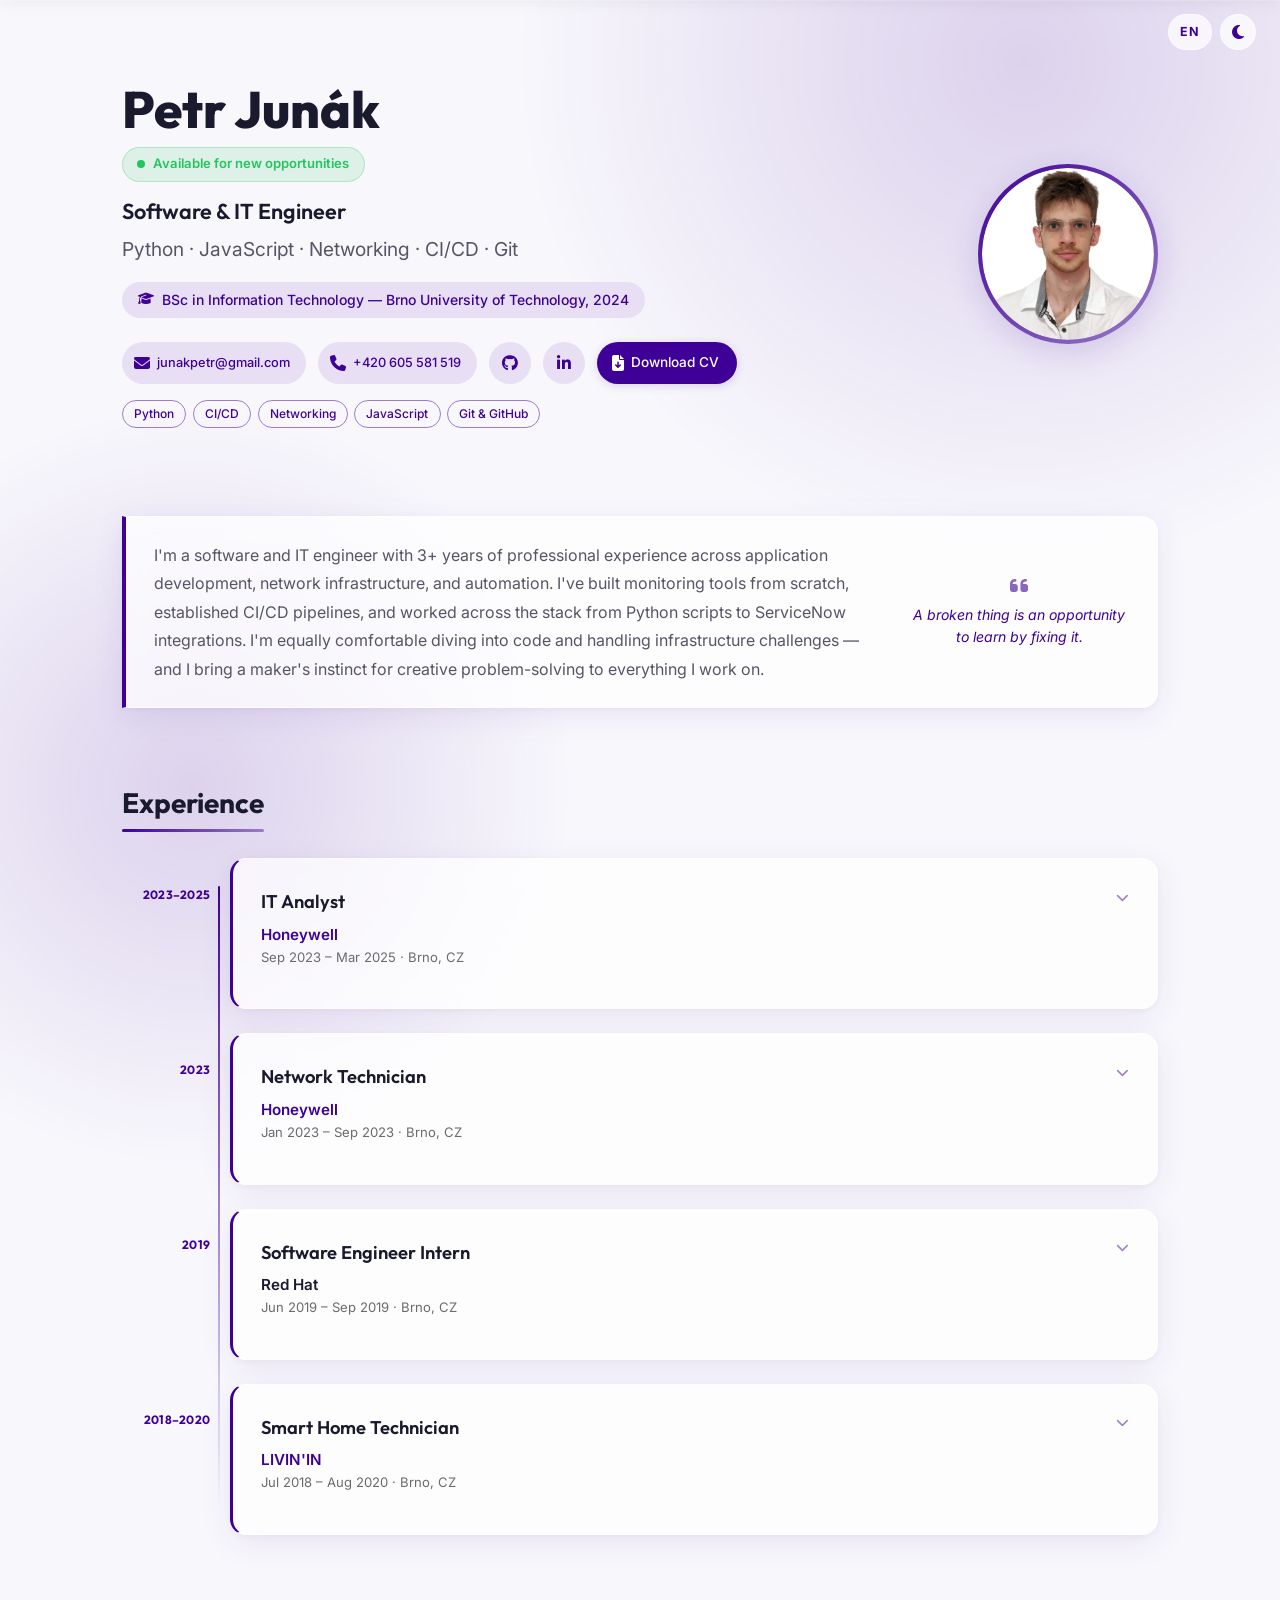
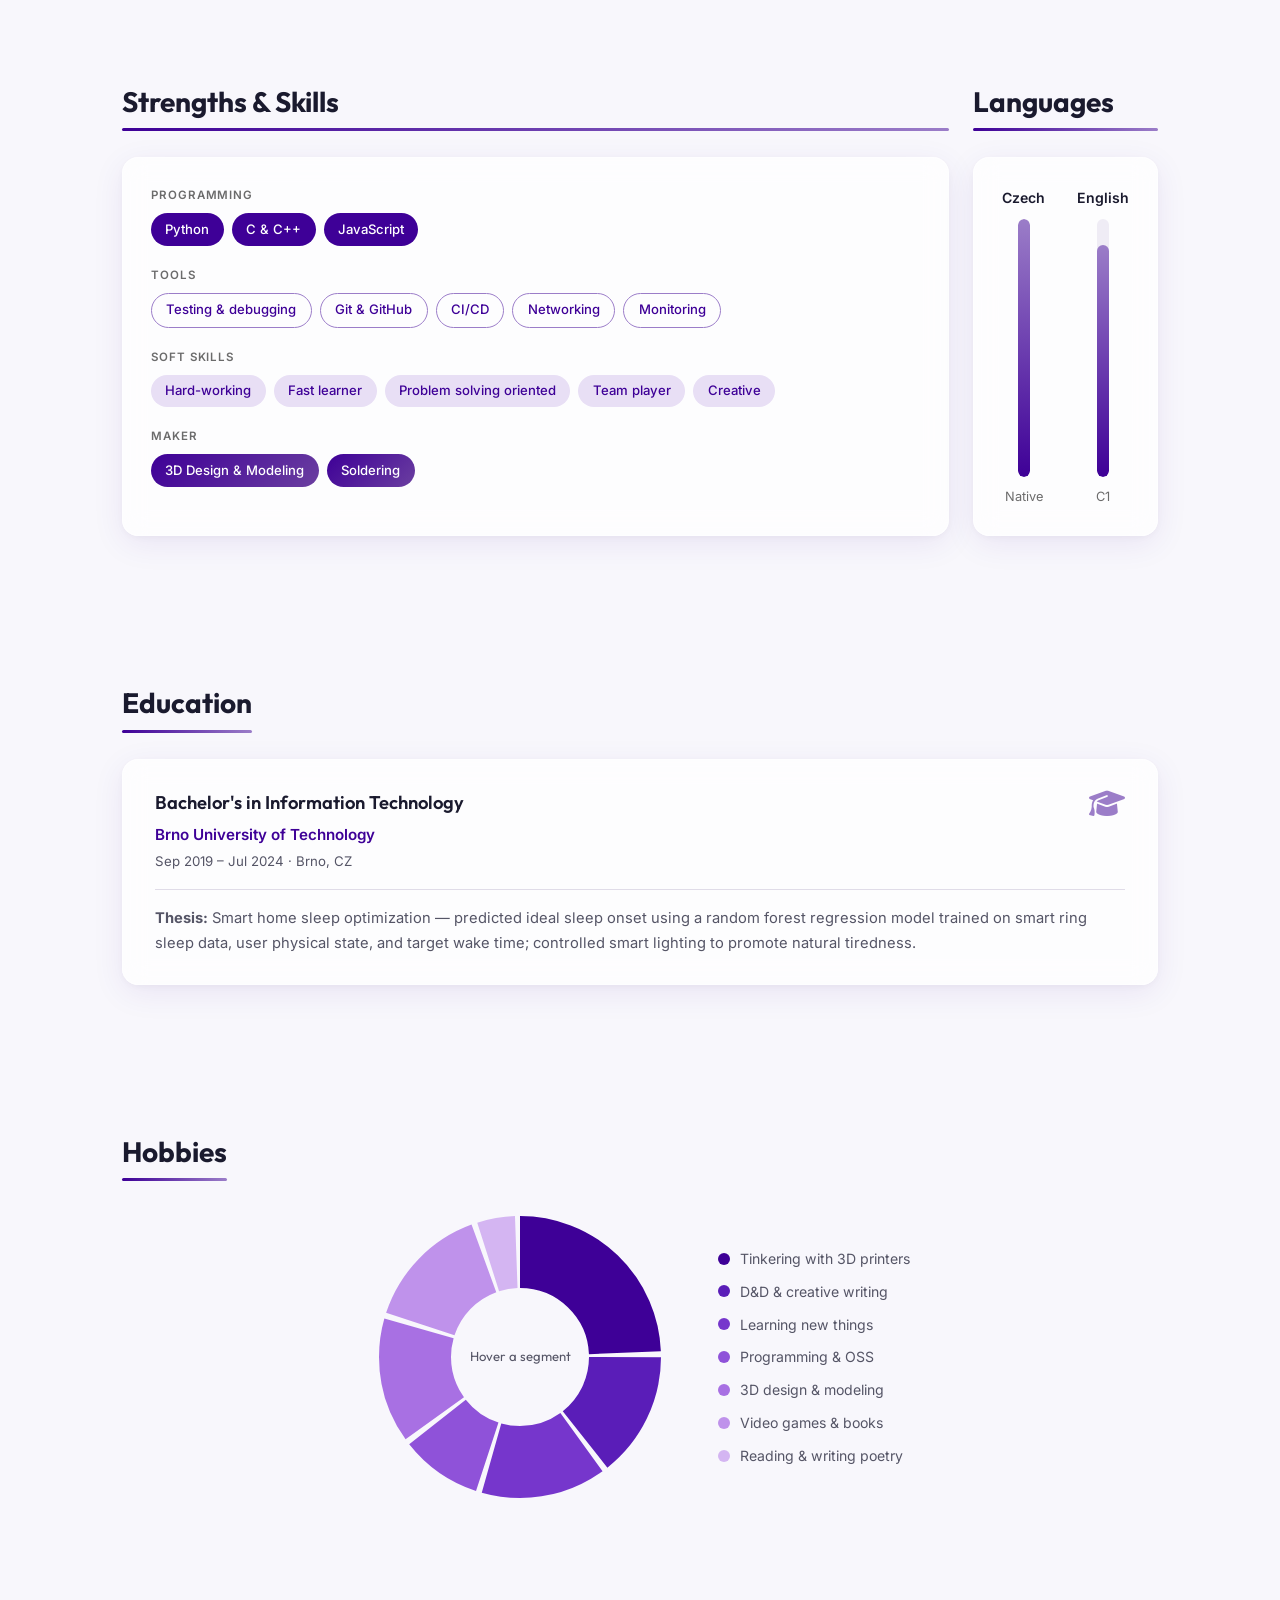
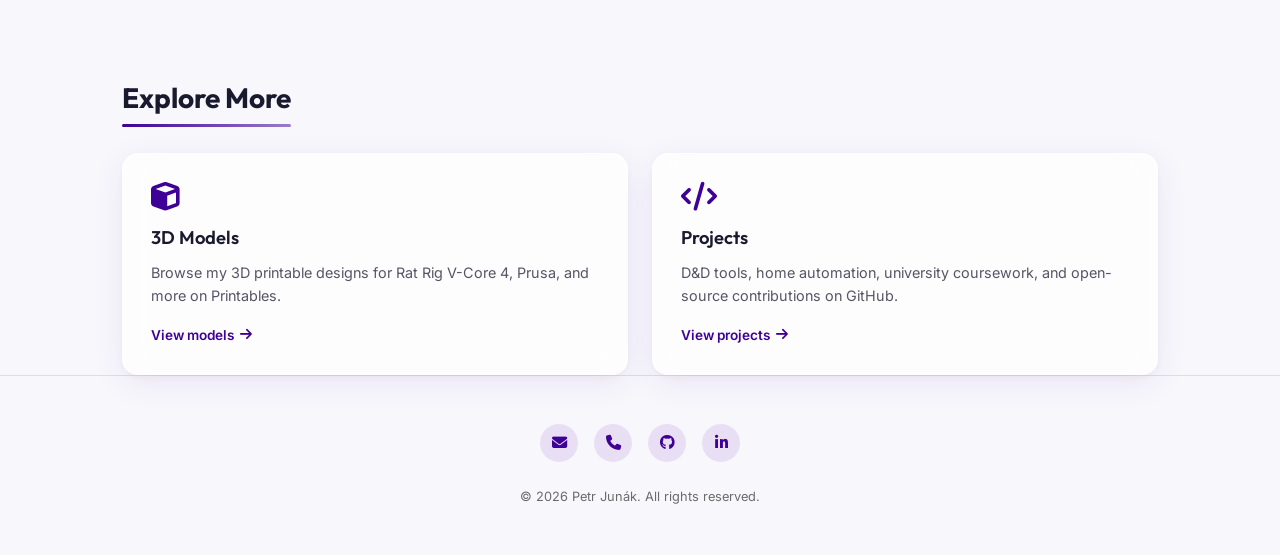
==== commit 73919f2f: "Moved download button" ====
--- a/index.html
+++ b/index.html
@@ -119,8 +119,9 @@
             <a href="https://linkedin.com/in/petr-junak" class="hero-contact-link" data-tooltip="LinkedIn" aria-label="LinkedIn" target="_blank" rel="noopener">
               <i class="fa-brands fa-linkedin-in"></i>
             </a>
-            <a href="assets/cv-en.pdf" class="hero-contact-link" data-i18n-attr="href:cv.pdf_path;data-tooltip:cv.tooltip;aria-label:cv.tooltip" data-tooltip="Download CV" aria-label="Download CV" download>
+            <a href="assets/cv-en.pdf" class="hero-contact-link hero-contact-link--labeled hero-contact-link--cta" data-i18n-attr="href:cv.pdf_path;data-tooltip:cv.tooltip;aria-label:cv.tooltip" data-tooltip="Download CV" aria-label="Download CV" download>
               <i class="fa-solid fa-file-arrow-down"></i>
+              <span class="contact-label" data-i18n="cv.tooltip">Download CV</span>
             </a>
           </div>
 
@@ -396,10 +397,6 @@
   <!-- ======== FOOTER ======== -->
   <footer class="footer">
     <div class="container">
-      <a href="assets/cv-en.pdf" class="footer-download" data-i18n-attr="href:cv.pdf_path" download>
-        <i class="fa-solid fa-file-arrow-down"></i>
-        <span data-i18n="cv.footer_label">Download CV (PDF)</span>
-      </a>
       <div class="footer-links">
         <a href="mailto:junakpetr@gmail.com" class="footer-link" aria-label="Email"><i class="fa-solid fa-envelope"></i></a>
         <a href="tel:+420605581519" class="footer-link" aria-label="Phone"><i class="fa-solid fa-phone"></i></a>
--- a/css/style.css
+++ b/css/style.css
@@ -872,26 +872,6 @@
   transform: translateY(-2px);
 }
 
-.footer-download {
-  display: inline-flex;
-  align-items: center;
-  gap: 0.5rem;
-  background: var(--purple);
-  color: #fff;
-  padding: 0.6rem 1.4rem;
-  border-radius: var(--pill-radius);
-  text-decoration: none;
-  font-size: 0.9rem;
-  font-weight: 500;
-  margin-bottom: 1.5rem;
-  transition: transform var(--transition-fast), box-shadow var(--transition-fast);
-}
-
-.footer-download:hover {
-  transform: translateY(-2px);
-  box-shadow: var(--shadow-cta);
-}
-
 .footer-copy {
   font-size: 0.8rem;
   color: var(--body-light);
@@ -1180,6 +1160,34 @@
   white-space: nowrap;
 }
 
+/* CTA variant — primary call-to-action (e.g. CV download). Filled purple,
+   white text/icon, slightly larger than the other labeled chips on desktop. */
+.hero-contact-link--cta {
+  background: var(--purple);
+  color: #fff;
+  padding: 0.55rem 1.15rem 0.55rem 0.9rem;
+  font-weight: 600;
+  box-shadow: 0 2px 10px var(--purple-glow);
+}
+
+.hero-contact-link--cta:hover {
+  background: var(--purple-light);
+  color: #fff;
+  box-shadow: var(--shadow-cta);
+}
+
+[data-theme="dark"] .hero-contact-link--cta {
+  background: var(--purple-soft);
+}
+
+[data-theme="dark"] .hero-contact-link--cta:hover {
+  background: var(--purple);
+}
+
+.hero-contact-link--cta .contact-label {
+  font-size: 0.85rem;
+}
+
 /* On mobile, collapse labeled links back to icon-only */
 @media (max-width: 768px) {
   .hero-contact-link--labeled {
@@ -1192,6 +1200,12 @@
 
   .contact-label {
     display: none;
+  }
+
+  /* CTA shrinks back to a circle on mobile but keeps its filled colour
+     so the CV download still reads as the primary action. */
+  .hero-contact-link--cta {
+    padding: 0;
   }
 }
 
@@ -1591,8 +1605,7 @@
   .subpage-nav,
   .page-controls,
   .skip-link,
-  .hero-skills-strip,
-  .footer-download {
+  .hero-skills-strip {
     display: none !important;
   }
 
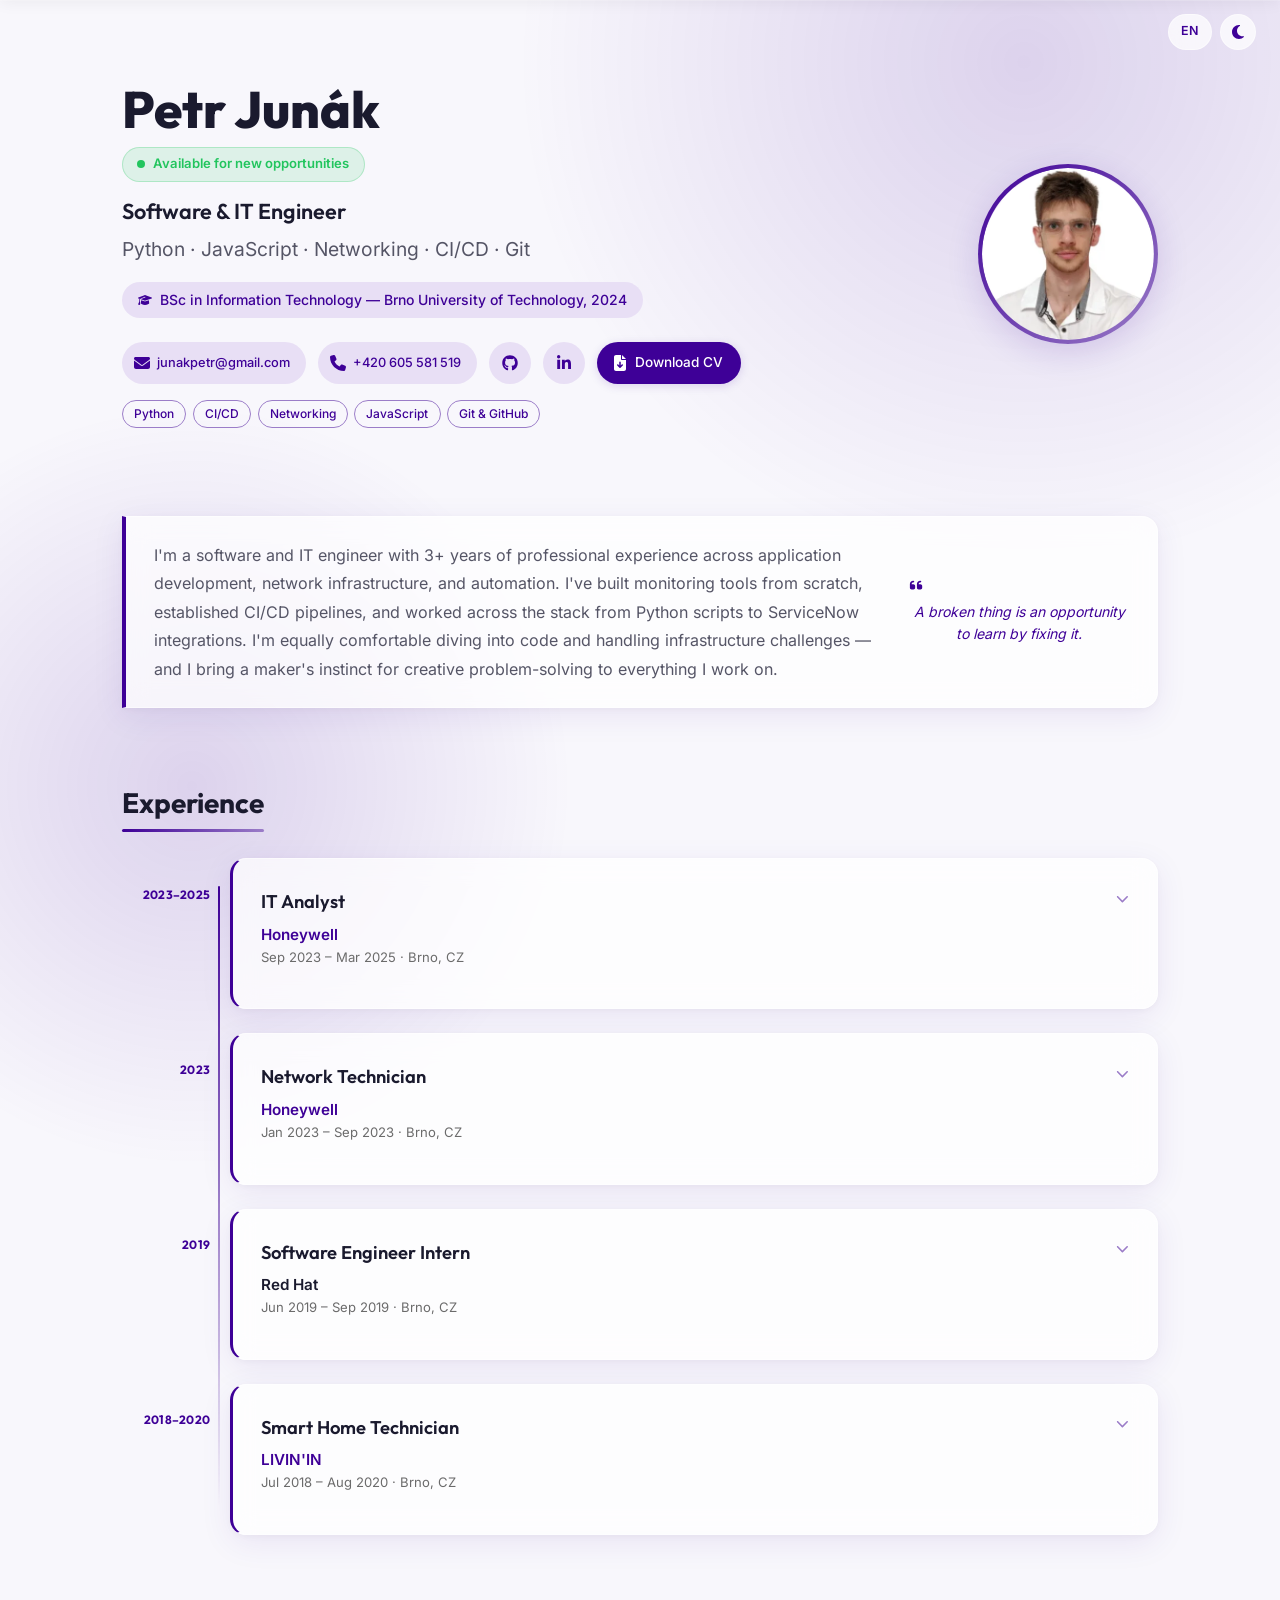
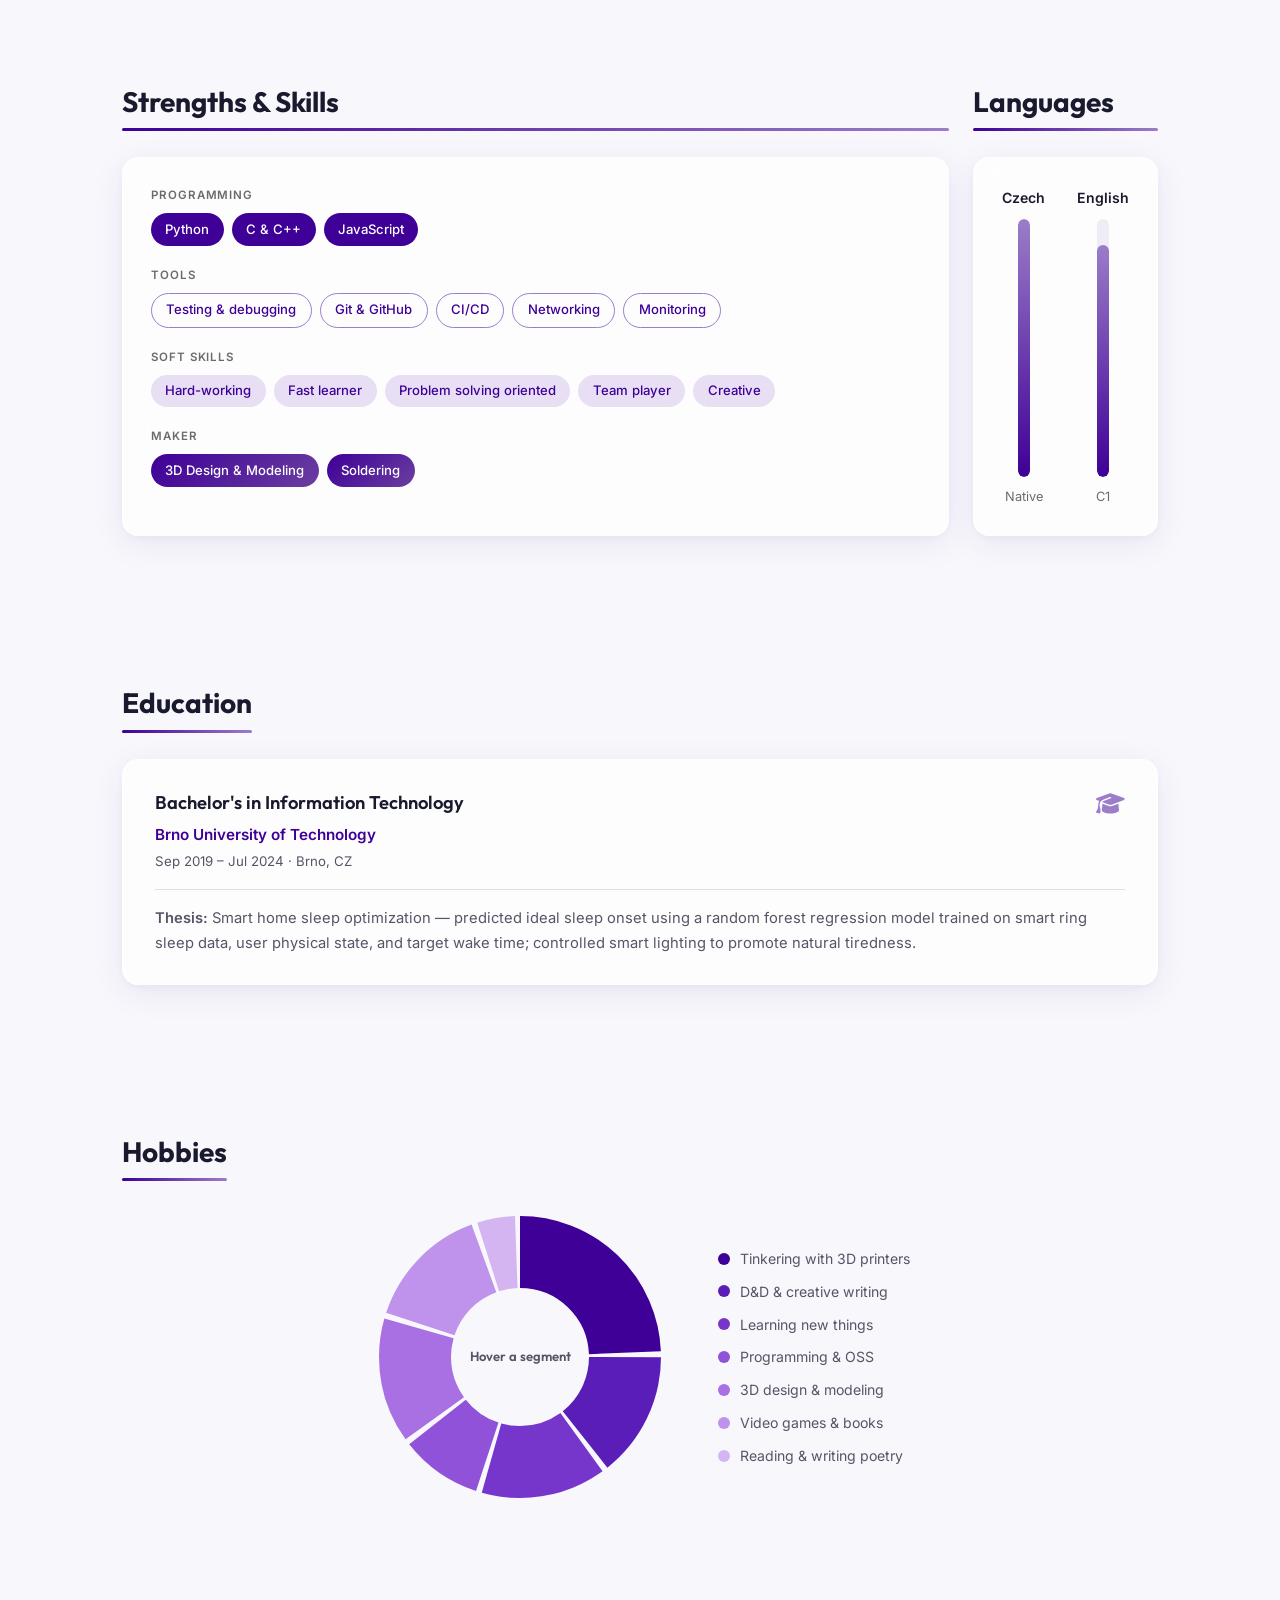
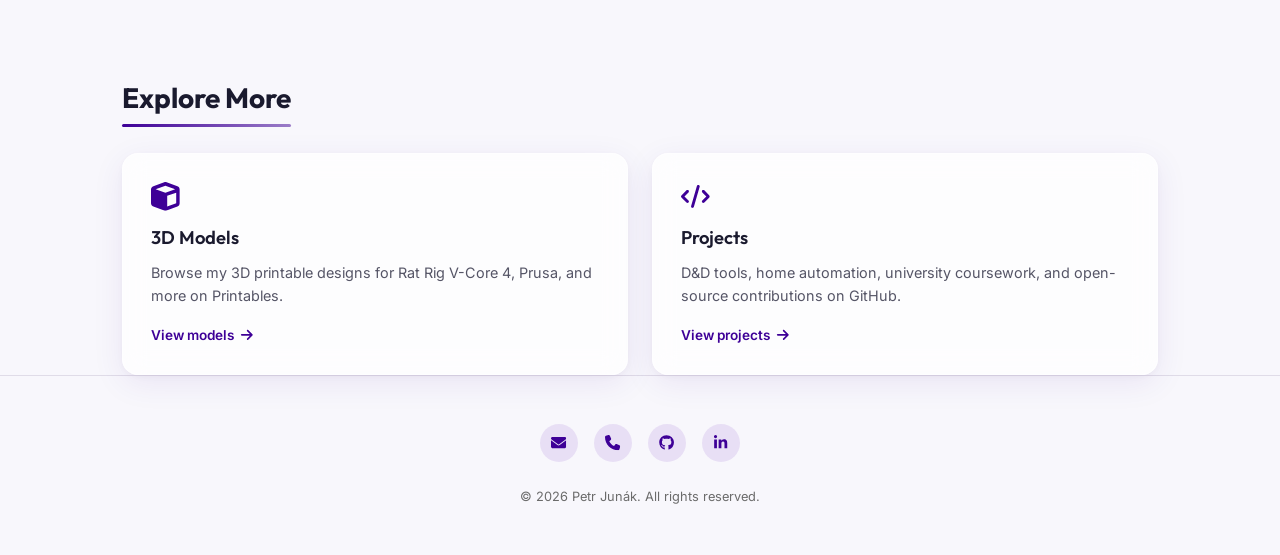
==== commit 1c3f9b63: "Larger update, clearing some technical dept, changing the way the CV file for download is generated." ====
--- a/index.html
+++ b/index.html
@@ -10,7 +10,10 @@
   <meta property="og:description" data-i18n-attr="content:meta.og_description" content="Software &amp; IT Engineer. Programmer, DIY enthusiast &amp; tinkerer. View my interactive CV.">
   <meta property="og:type" content="website">
   <meta property="og:url" content="https://petr.junak.eu">
-  <meta property="og:image" content="https://petr.junak.eu/assets/face.png">
+  <meta property="og:image" content="https://petr.junak.eu/assets/og-card.png">
+  <meta property="og:image:width" content="1200">
+  <meta property="og:image:height" content="630">
+  <meta name="twitter:card" content="summary_large_image">
   <meta name="theme-color" content="#F8F7FC" media="(prefers-color-scheme: light)">
   <meta name="theme-color" content="#0E0E18" media="(prefers-color-scheme: dark)">
 
@@ -19,9 +22,12 @@
     (function () {
       try {
         var supported = ['en', 'cs'];
+        var fromUrl = new URLSearchParams(location.search).get('lang');
         var saved = localStorage.getItem('lang');
         var lang;
-        if (saved && supported.indexOf(saved) !== -1) {
+        if (fromUrl && supported.indexOf(fromUrl) !== -1) {
+          lang = fromUrl; // shared/crawled ?lang= links win for this visit
+        } else if (saved && supported.indexOf(saved) !== -1) {
           lang = saved;
         } else {
           var browser = (navigator.language || 'en').toLowerCase().split('-')[0];
@@ -36,18 +42,48 @@
     })();
   </script>
 
-  <!-- Fonts & Icons -->
-  <link rel="preconnect" href="https://fonts.googleapis.com">
-  <link rel="preconnect" href="https://fonts.gstatic.com" crossorigin>
-  <link rel="stylesheet" href="https://fonts.googleapis.com/css2?family=Inter:wght@300;400;500;600&family=Outfit:wght@400;500;600;700;800&display=swap">
+  <!-- Styles (fonts are self-hosted via @font-face; icons via assets/icons.svg sprite) -->
   <link rel="stylesheet" href="css/style.css">
-  <link rel="stylesheet" href="https://cdnjs.cloudflare.com/ajax/libs/font-awesome/6.5.1/css/all.min.css" integrity="sha512-DTOQO9RWCH3ppGqcWaEA1BIZOC6xxalwEsw9c2QQeAIftl+Vegovlnee1c9QX4TctnWMn13TZye+giMm8e2LwA==" crossorigin="anonymous" referrerpolicy="no-referrer">
-
-  <!-- Preload LCP image -->
-  <link rel="preload" as="image" href="assets/face.png" fetchpriority="high">
-
-  <!-- Canonical -->
+
+  <!-- Preload LCP image (type guard: non-WebP browsers skip it and use the PNG fallback) -->
+  <link rel="preload" as="image" href="assets/face.webp" type="image/webp" fetchpriority="high">
+
+  <!-- Canonical + language alternates (i18n.js keeps canonical in sync with ?lang=) -->
   <link rel="canonical" href="https://petr.junak.eu/">
+  <link rel="alternate" hreflang="en" href="https://petr.junak.eu/">
+  <link rel="alternate" hreflang="cs" href="https://petr.junak.eu/?lang=cs">
+  <link rel="alternate" hreflang="x-default" href="https://petr.junak.eu/">
+
+  <!-- Structured data for search engines -->
+  <script type="application/ld+json">
+  {
+    "@context": "https://schema.org",
+    "@type": "Person",
+    "name": "Petr Junák",
+    "jobTitle": "Software & IT Engineer",
+    "url": "https://petr.junak.eu/",
+    "image": "https://petr.junak.eu/assets/face.png",
+    "email": "mailto:junakpetr@gmail.com",
+    "telephone": "+420605581519",
+    "address": {
+      "@type": "PostalAddress",
+      "addressLocality": "Brno",
+      "addressCountry": "CZ"
+    },
+    "alumniOf": {
+      "@type": "CollegeOrUniversity",
+      "name": "Brno University of Technology",
+      "url": "https://www.vut.cz/"
+    },
+    "knowsLanguage": ["cs", "en"],
+    "knowsAbout": ["Python", "JavaScript", "Computer networking", "CI/CD", "3D printing", "3D modeling"],
+    "sameAs": [
+      "https://github.com/pjunak",
+      "https://www.linkedin.com/in/petr-junak",
+      "https://www.printables.com/@junakya_320548"
+    ]
+  }
+  </script>
 
   <!-- Favicon & Manifest -->
   <link rel="icon" href="assets/favicon.svg" type="image/svg+xml">
@@ -58,19 +94,19 @@
 </head>
 <body>
 
-<a href="#main" class="skip-link">Skip to content</a>
+<a href="#main" class="skip-link" data-i18n="nav.skip">Skip to content</a>
 
 <!-- ======== PAGE CONTROLS (always visible) ======== -->
-  <div class="page-controls" role="group" aria-label="Page controls">
+  <div class="page-controls" role="group" data-i18n-attr="aria-label:nav.page_controls" aria-label="Page controls">
     <button class="lang-toggle" id="langToggle" type="button" aria-label="Switch language">EN</button>
     <button class="theme-toggle" id="themeToggle" data-i18n-attr="aria-label:nav.theme_toggle" aria-label="Toggle dark mode">
-      <i class="fa-solid fa-moon"></i>
-      <i class="fa-solid fa-sun"></i>
+      <svg class="icon icon-moon" aria-hidden="true"><use href="/assets/icons.svg#moon"/></svg>
+      <svg class="icon icon-sun" aria-hidden="true"><use href="/assets/icons.svg#sun"/></svg>
     </button>
   </div>
 
 <!-- ======== STICKY NAV ======== -->
-  <nav class="sticky-nav" id="stickyNav" aria-label="Quick navigation">
+  <nav class="sticky-nav" id="stickyNav" data-i18n-attr="aria-label:nav.quick_nav" aria-label="Quick navigation">
     <span class="sticky-nav-name">Petr Junák</span>
     <div class="sticky-nav-links">
       <a href="#experience" data-i18n="nav.experience">Experience</a>
@@ -100,27 +136,27 @@
           <p class="hero-tagline" data-i18n="hero.tagline">Python · JavaScript · Networking · CI/CD · Git</p>
 
           <div class="hero-education">
-            <i class="fa-solid fa-graduation-cap"></i>
+            <svg class="icon" aria-hidden="true"><use href="/assets/icons.svg#graduation-cap"/></svg>
             <span data-i18n="hero.education">BSc in Information Technology — Brno University of Technology, 2024</span>
           </div>
 
           <div class="hero-contacts">
             <a href="mailto:junakpetr@gmail.com" class="hero-contact-link hero-contact-link--labeled" data-i18n-attr="data-tooltip:hero.tip_email;aria-label:hero.tip_email" data-tooltip="Email" aria-label="Email">
-              <i class="fa-solid fa-envelope"></i>
+              <svg class="icon" aria-hidden="true"><use href="/assets/icons.svg#envelope"/></svg>
               <span class="contact-label">junakpetr@gmail.com</span>
             </a>
             <a href="tel:+420605581519" class="hero-contact-link hero-contact-link--labeled" data-i18n-attr="data-tooltip:hero.tip_phone;aria-label:hero.tip_phone" data-tooltip="Phone" aria-label="Phone">
-              <i class="fa-solid fa-phone"></i>
+              <svg class="icon" aria-hidden="true"><use href="/assets/icons.svg#phone"/></svg>
               <span class="contact-label">+420 605 581 519</span>
             </a>
             <a href="https://github.com/pjunak" class="hero-contact-link" data-tooltip="GitHub" aria-label="GitHub" target="_blank" rel="noopener">
-              <i class="fa-brands fa-github"></i>
+              <svg class="icon" aria-hidden="true"><use href="/assets/icons.svg#github"/></svg>
             </a>
             <a href="https://linkedin.com/in/petr-junak" class="hero-contact-link" data-tooltip="LinkedIn" aria-label="LinkedIn" target="_blank" rel="noopener">
-              <i class="fa-brands fa-linkedin-in"></i>
+              <svg class="icon" aria-hidden="true"><use href="/assets/icons.svg#linkedin-in"/></svg>
             </a>
             <a href="assets/cv-en.pdf" class="hero-contact-link hero-contact-link--labeled hero-contact-link--cta" data-i18n-attr="href:cv.pdf_path;data-tooltip:cv.tooltip;aria-label:cv.tooltip" data-tooltip="Download CV" aria-label="Download CV" download>
-              <i class="fa-solid fa-file-arrow-down"></i>
+              <svg class="icon" aria-hidden="true"><use href="/assets/icons.svg#file-arrow-down"/></svg>
               <span class="contact-label" data-i18n="cv.tooltip">Download CV</span>
             </a>
           </div>
@@ -135,7 +171,10 @@
         </div>
 
         <div class="hero-photo-wrapper">
-          <img src="assets/face.png" alt="Petr Junák" class="hero-photo" fetchpriority="high" width="180" height="180">
+          <picture>
+            <source srcset="assets/face.webp" type="image/webp">
+            <img src="assets/face.png" alt="Petr Junák" class="hero-photo" fetchpriority="high" width="180" height="180">
+          </picture>
         </div>
       </div>
     </div>
@@ -153,7 +192,7 @@
           instinct for creative problem-solving to everything I work on.
         </p>
         <aside class="about-philosophy">
-          <i class="fa-solid fa-quote-left"></i>
+          <svg class="icon" aria-hidden="true"><use href="/assets/icons.svg#quote-left"/></svg>
           <span data-i18n="about.philosophy">A broken thing is an opportunity to learn by fixing it.</span>
         </aside>
       </div>
@@ -175,7 +214,7 @@
                 <div class="exp-company">Honeywell</div>
                 <div class="exp-meta" data-i18n="exp.honeywell_it.meta">Sep 2023 – Mar 2025 · Brno, CZ</div>
               </div>
-              <i class="fa-solid fa-chevron-down exp-chevron" aria-hidden="true"></i>
+              <svg class="icon exp-chevron" aria-hidden="true"><use href="/assets/icons.svg#chevron-down"/></svg>
             </div>
             <div class="exp-card-body">
               <div class="exp-card-body-inner">
@@ -198,7 +237,7 @@
                 <div class="exp-company">Honeywell</div>
                 <div class="exp-meta" data-i18n="exp.honeywell_net.meta">Jan 2023 – Sep 2023 · Brno, CZ</div>
               </div>
-              <i class="fa-solid fa-chevron-down exp-chevron" aria-hidden="true"></i>
+              <svg class="icon exp-chevron" aria-hidden="true"><use href="/assets/icons.svg#chevron-down"/></svg>
             </div>
             <div class="exp-card-body">
               <div class="exp-card-body-inner">
@@ -220,7 +259,7 @@
                 <div class="exp-company exp-company--redhat">Red Hat</div>
                 <div class="exp-meta" data-i18n="exp.redhat.meta">Jun 2019 – Sep 2019 · Brno, CZ</div>
               </div>
-              <i class="fa-solid fa-chevron-down exp-chevron" aria-hidden="true"></i>
+              <svg class="icon exp-chevron" aria-hidden="true"><use href="/assets/icons.svg#chevron-down"/></svg>
             </div>
             <div class="exp-card-body">
               <div class="exp-card-body-inner">
@@ -242,7 +281,7 @@
                 <div class="exp-company">LIVIN'IN</div>
                 <div class="exp-meta" data-i18n="exp.livinin.meta">Jul 2018 – Aug 2020 · Brno, CZ</div>
               </div>
-              <i class="fa-solid fa-chevron-down exp-chevron" aria-hidden="true"></i>
+              <svg class="icon exp-chevron" aria-hidden="true"><use href="/assets/icons.svg#chevron-down"/></svg>
             </div>
             <div class="exp-card-body">
               <div class="exp-card-body-inner">
@@ -342,7 +381,7 @@
             <div class="education-school" data-i18n="education.school">Brno University of Technology</div>
             <div class="education-meta" data-i18n="education.meta">Sep 2019 – Jul 2024 · Brno, CZ</div>
           </div>
-          <i class="fa-solid fa-graduation-cap education-icon" aria-hidden="true"></i>
+          <svg class="icon education-icon" aria-hidden="true"><use href="/assets/icons.svg#graduation-cap"/></svg>
         </div>
         <p class="education-thesis">
           <strong data-i18n="education.thesis_label">Thesis:</strong>
@@ -379,16 +418,16 @@
       <h2 class="section-title reveal" data-i18n="explore.title">Explore More</h2>
       <div class="explore-cards reveal-children">
         <a href="models/" class="glass-card explore-card">
-          <i class="fa-solid fa-cube explore-card-icon"></i>
+          <svg class="icon explore-card-icon" aria-hidden="true"><use href="/assets/icons.svg#cube"/></svg>
           <h3 class="explore-card-title" data-i18n="explore.models_title">3D Models</h3>
           <p class="explore-card-desc" data-i18n="explore.models_desc">Browse my 3D printable designs for Rat Rig V-Core 4, Prusa, and more on Printables.</p>
-          <span class="explore-card-cta"><span data-i18n="explore.models_cta">View models</span> <i class="fa-solid fa-arrow-right"></i></span>
+          <span class="explore-card-cta"><span data-i18n="explore.models_cta">View models</span> <svg class="icon" aria-hidden="true"><use href="/assets/icons.svg#arrow-right"/></svg></span>
         </a>
         <a href="projects/" class="glass-card explore-card">
-          <i class="fa-solid fa-code explore-card-icon"></i>
+          <svg class="icon explore-card-icon" aria-hidden="true"><use href="/assets/icons.svg#code"/></svg>
           <h3 class="explore-card-title" data-i18n="explore.projects_title">Projects</h3>
           <p class="explore-card-desc" data-i18n="explore.projects_desc">D&amp;D tools, home automation, university coursework, and open-source contributions on GitHub.</p>
-          <span class="explore-card-cta"><span data-i18n="explore.projects_cta">View projects</span> <i class="fa-solid fa-arrow-right"></i></span>
+          <span class="explore-card-cta"><span data-i18n="explore.projects_cta">View projects</span> <svg class="icon" aria-hidden="true"><use href="/assets/icons.svg#arrow-right"/></svg></span>
         </a>
       </div>
     </div>
@@ -398,10 +437,10 @@
   <footer class="footer">
     <div class="container">
       <div class="footer-links">
-        <a href="mailto:junakpetr@gmail.com" class="footer-link" aria-label="Email"><i class="fa-solid fa-envelope"></i></a>
-        <a href="tel:+420605581519" class="footer-link" aria-label="Phone"><i class="fa-solid fa-phone"></i></a>
-        <a href="https://github.com/pjunak" class="footer-link" aria-label="GitHub" target="_blank" rel="noopener"><i class="fa-brands fa-github"></i></a>
-        <a href="https://linkedin.com/in/petr-junak" class="footer-link" aria-label="LinkedIn" target="_blank" rel="noopener"><i class="fa-brands fa-linkedin-in"></i></a>
+        <a href="mailto:junakpetr@gmail.com" class="footer-link" data-i18n-attr="aria-label:hero.tip_email" aria-label="Email"><svg class="icon" aria-hidden="true"><use href="/assets/icons.svg#envelope"/></svg></a>
+        <a href="tel:+420605581519" class="footer-link" data-i18n-attr="aria-label:hero.tip_phone" aria-label="Phone"><svg class="icon" aria-hidden="true"><use href="/assets/icons.svg#phone"/></svg></a>
+        <a href="https://github.com/pjunak" class="footer-link" aria-label="GitHub" target="_blank" rel="noopener"><svg class="icon" aria-hidden="true"><use href="/assets/icons.svg#github"/></svg></a>
+        <a href="https://linkedin.com/in/petr-junak" class="footer-link" aria-label="LinkedIn" target="_blank" rel="noopener"><svg class="icon" aria-hidden="true"><use href="/assets/icons.svg#linkedin-in"/></svg></a>
       </div>
       <p class="footer-copy" data-i18n="footer.copy">&copy; 2026 Petr Junák. All rights reserved.</p>
     </div>
@@ -409,5 +448,6 @@
 
   <script src="js/i18n.js" defer></script>
   <script src="js/main.js" defer></script>
+  <script src="js/palette.js" defer></script>
 </body>
 </html>
--- a/css/style.css
+++ b/css/style.css
@@ -3,7 +3,52 @@
    Design System & Styles
    ======================================== */
 
-/* Google Fonts loaded via <link> in HTML head for performance */
+/* --- Self-hosted variable fonts (replaces the Google Fonts CDN) ---
+   One variable woff2 per family+subset covers every weight in use
+   (Inter 400–600, Outfit 600–800). latin-ext loads only when Czech
+   glyphs appear, via unicode-range. */
+@font-face {
+  font-family: 'Inter';
+  font-style: normal;
+  font-weight: 400 600;
+  font-display: swap;
+  src: url('../assets/fonts/inter-latin.woff2') format('woff2');
+  unicode-range: U+0000-00FF, U+0131, U+0152-0153, U+02BB-02BC, U+02C6, U+02DA, U+02DC, U+0304, U+0308, U+0329, U+2000-206F, U+20AC, U+2122, U+2191, U+2193, U+2212, U+2215, U+FEFF, U+FFFD;
+}
+@font-face {
+  font-family: 'Inter';
+  font-style: normal;
+  font-weight: 400 600;
+  font-display: swap;
+  src: url('../assets/fonts/inter-latin-ext.woff2') format('woff2');
+  unicode-range: U+0100-02BA, U+02BD-02C5, U+02C7-02CC, U+02CE-02D7, U+02DD-02FF, U+0304, U+0308, U+0329, U+1D00-1DBF, U+1E00-1E9F, U+1EF2-1EFF, U+2020, U+20A0-20AB, U+20AD-20C0, U+2113, U+2C60-2C7F, U+A720-A7FF;
+}
+@font-face {
+  font-family: 'Outfit';
+  font-style: normal;
+  font-weight: 600 800;
+  font-display: swap;
+  src: url('../assets/fonts/outfit-latin.woff2') format('woff2');
+  unicode-range: U+0000-00FF, U+0131, U+0152-0153, U+02BB-02BC, U+02C6, U+02DA, U+02DC, U+0304, U+0308, U+0329, U+2000-206F, U+20AC, U+2122, U+2191, U+2193, U+2212, U+2215, U+FEFF, U+FFFD;
+}
+@font-face {
+  font-family: 'Outfit';
+  font-style: normal;
+  font-weight: 600 800;
+  font-display: swap;
+  src: url('../assets/fonts/outfit-latin-ext.woff2') format('woff2');
+  unicode-range: U+0100-02BA, U+02BD-02C5, U+02C7-02CC, U+02CE-02D7, U+02DD-02FF, U+0304, U+0308, U+0329, U+1D00-1DBF, U+1E00-1E9F, U+1EF2-1EFF, U+2020, U+20A0-20AB, U+20AD-20C0, U+2113, U+2C60-2C7F, U+A720-A7FF;
+}
+
+/* --- Inline SVG icons (replaces Font Awesome; sprite: assets/icons.svg) ---
+   Sized like FA glyphs so font-size on the parent keeps working. */
+.icon {
+  display: inline-block;
+  width: 1em;
+  height: 1em;
+  fill: currentColor;
+  vertical-align: -0.125em;
+}
 
 /* --- CSS Custom Properties (Design Tokens) --- */
 :root {
@@ -274,11 +319,11 @@
   background: var(--purple-pale);
 }
 
-.theme-toggle .fa-moon { display: block; }
-.theme-toggle .fa-sun  { display: none; }
-
-[data-theme="dark"] .theme-toggle .fa-moon { display: none; }
-[data-theme="dark"] .theme-toggle .fa-sun  { display: block; }
+.theme-toggle .icon-moon { display: block; }
+.theme-toggle .icon-sun  { display: none; }
+
+[data-theme="dark"] .theme-toggle .icon-moon { display: none; }
+[data-theme="dark"] .theme-toggle .icon-sun  { display: block; }
 
 /* ========================================
    Language Toggle
@@ -1737,3 +1782,96 @@
   animation-duration: 0.25s;
   animation-timing-function: var(--ease-out);
 }
+
+/* ========================================
+   COMMAND PALETTE (Ctrl/Cmd+K — js/palette.js)
+   ======================================== */
+.palette-overlay {
+  position: fixed;
+  inset: 0;
+  z-index: 3000;
+  display: none;
+  align-items: flex-start;
+  justify-content: center;
+  padding: 15vh 1rem 1rem;
+  background: rgba(14, 14, 24, 0.45);
+  backdrop-filter: blur(4px);
+  -webkit-backdrop-filter: blur(4px);
+}
+
+.palette-overlay.visible { display: flex; }
+
+.palette {
+  width: 100%;
+  max-width: 540px;
+  background: var(--bg);
+  border: 1px solid var(--card-border);
+  border-radius: var(--card-radius);
+  box-shadow: var(--card-shadow);
+  overflow: hidden;
+}
+
+.palette-input {
+  width: 100%;
+  border: none;
+  outline: none;
+  background: transparent;
+  padding: 1rem 1.25rem;
+  font-family: var(--font-body);
+  font-size: 1rem;
+  color: var(--text-primary);
+  border-bottom: 1px solid var(--divider);
+}
+
+/* The dialog frame already conveys focus — the global ring looks detached here */
+.palette-input:focus-visible { box-shadow: none; }
+
+.palette-list {
+  list-style: none;
+  margin: 0;
+  padding: 0.4rem;
+  max-height: 320px;
+  overflow-y: auto;
+}
+
+.palette-item {
+  display: flex;
+  align-items: center;
+  gap: 0.75rem;
+  padding: 0.6rem 0.85rem;
+  border-radius: 10px;
+  font-size: 0.95rem;
+  color: var(--text-primary);
+  cursor: pointer;
+}
+
+.palette-item .icon {
+  color: var(--purple);
+  flex-shrink: 0;
+}
+
+.palette-item.active {
+  background: var(--purple-pale);
+}
+
+.palette-empty {
+  padding: 1rem;
+  text-align: center;
+  color: var(--text-secondary);
+  font-size: 0.9rem;
+}
+
+.palette-footer {
+  padding: 0.5rem 1rem;
+  border-top: 1px solid var(--divider);
+  font-size: 0.75rem;
+  color: var(--text-secondary);
+}
+
+.palette-footer kbd {
+  font-family: var(--font-body);
+  background: var(--bg-alt);
+  border: 1px solid var(--divider);
+  border-radius: 4px;
+  padding: 0.1rem 0.35rem;
+}
